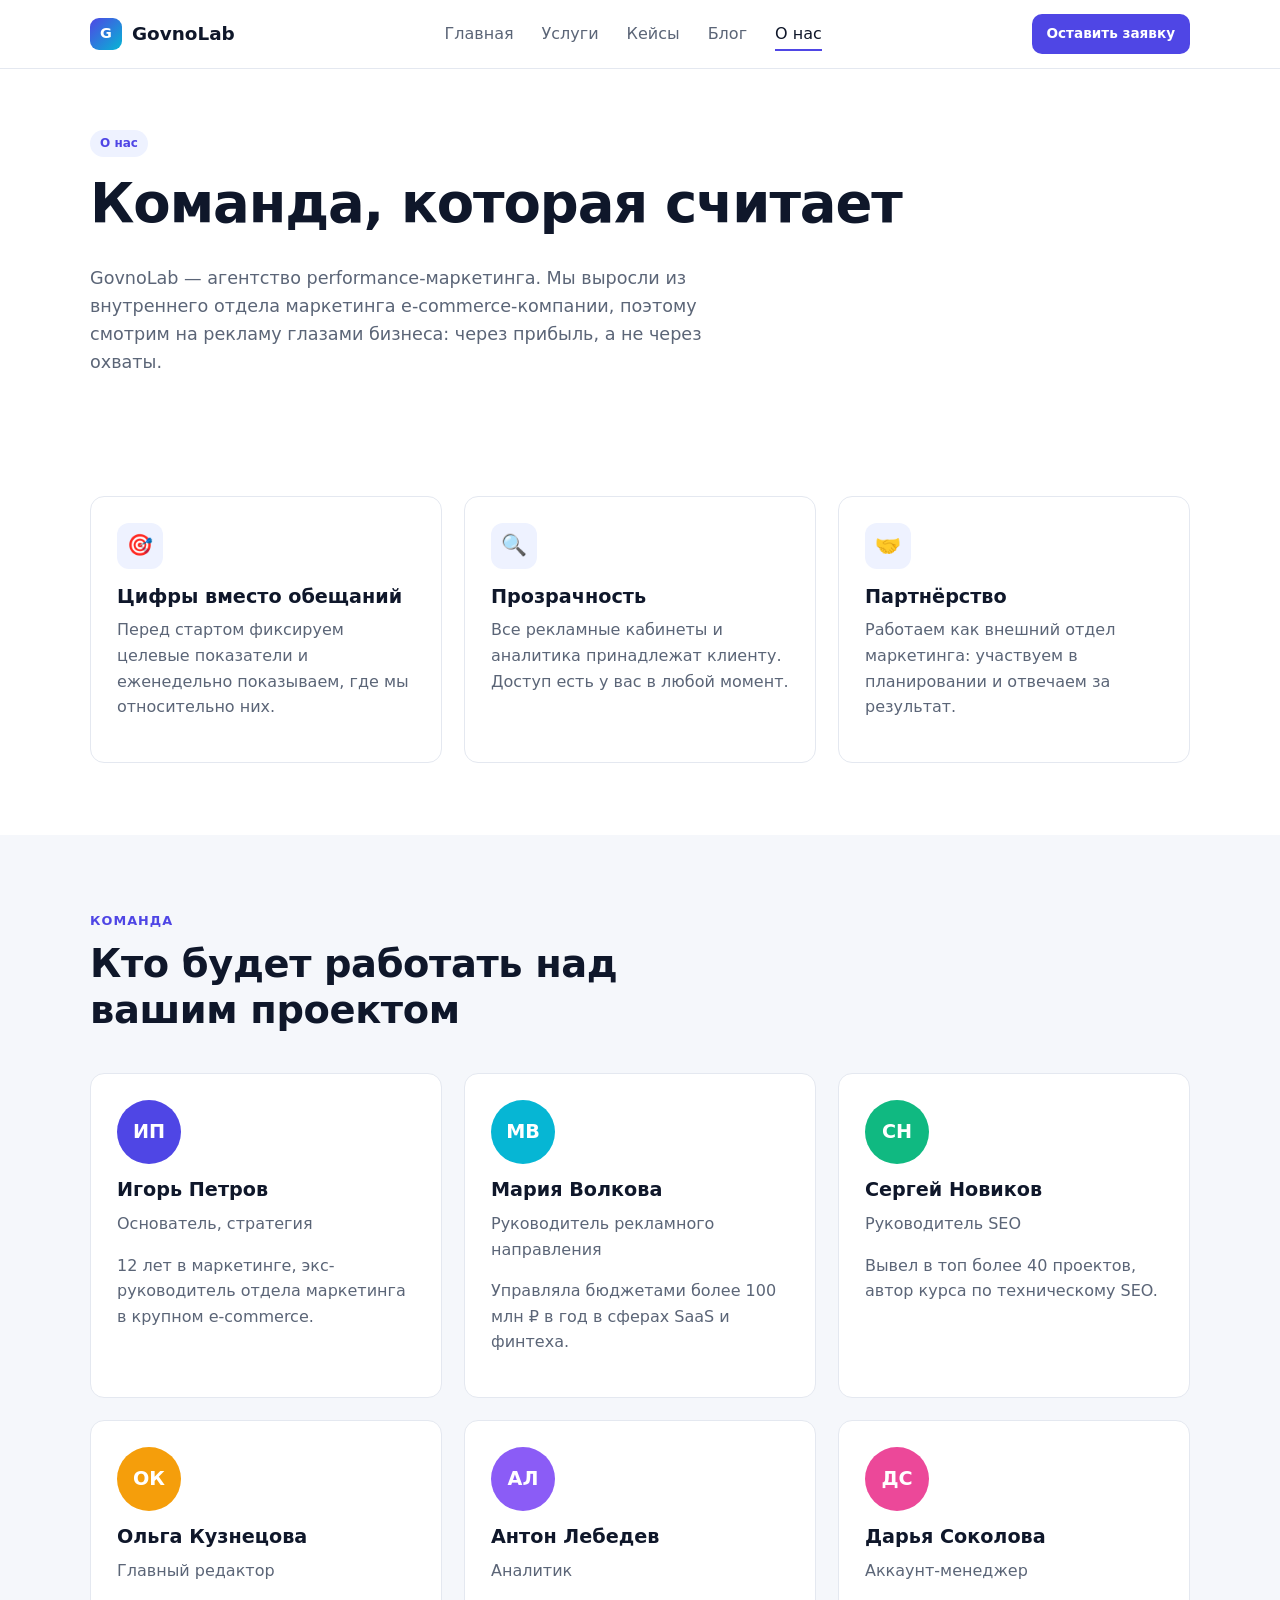
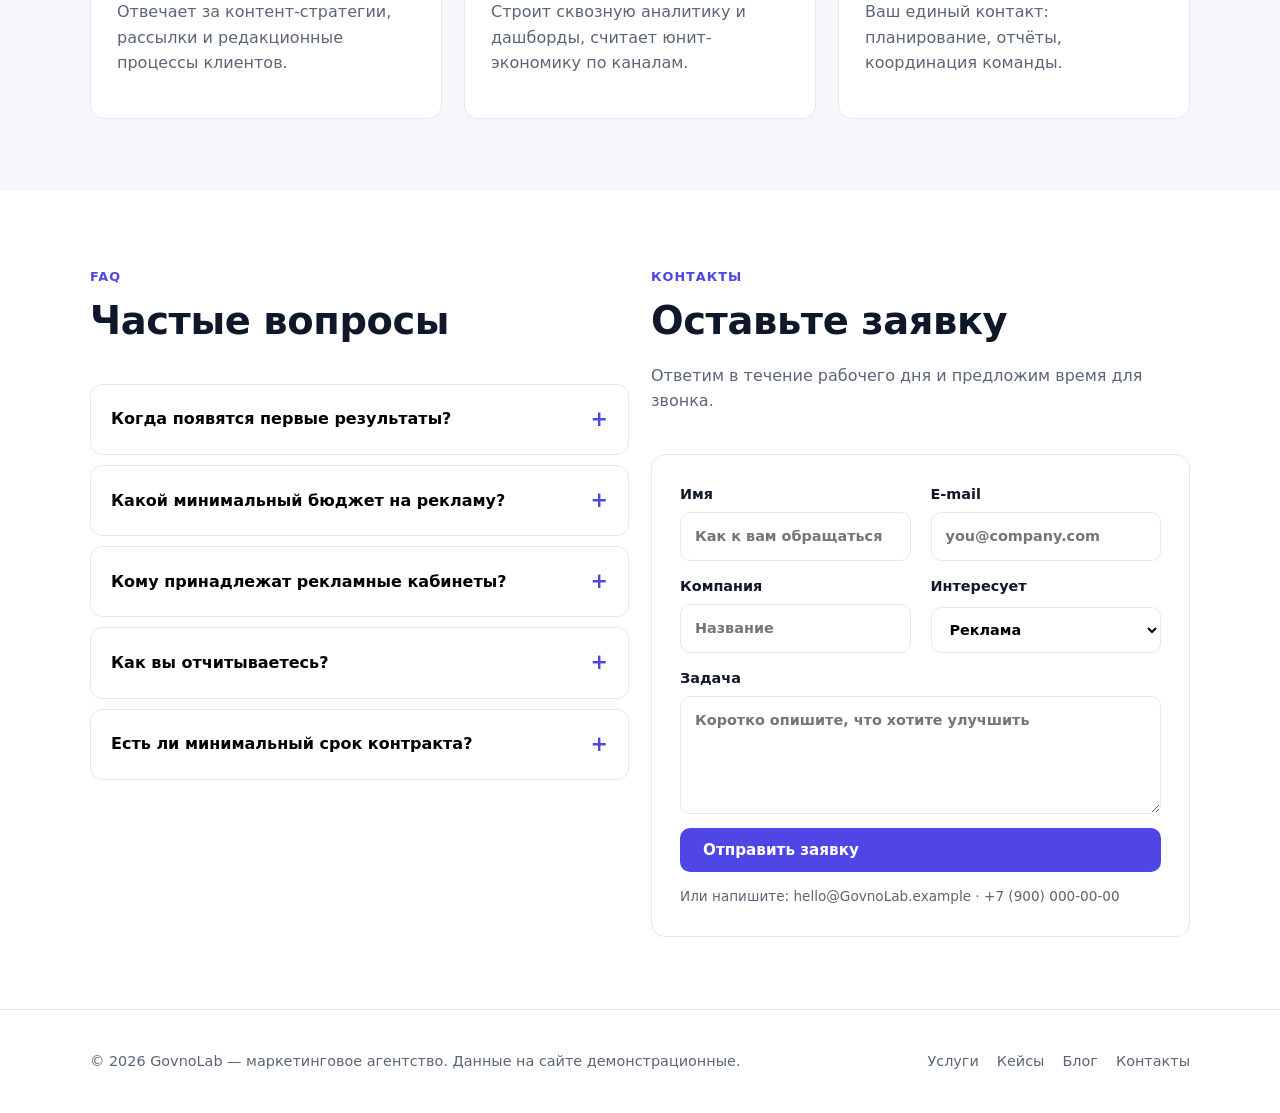
==== about.html @ 800446e8 "3" ====
<!DOCTYPE html>
<html lang="ru">
<head>
  <meta charset="UTF-8">
  <meta name="viewport" content="width=device-width, initial-scale=1.0">
  <title>О нас и контакты — GovnoLab</title>
  <meta name="description" content="Команда GovnoLab, принципы работы, ответы на частые вопросы и форма заявки.">
  <link rel="stylesheet" href="assets/css/style.css">
</head>
<body>
<header class="header">
  <div class="container nav">
    <a href="index.html" class="logo"><span class="logo-mark">G</span> GovnoLab</a>
    <ul class="nav-links">
      <li><a href="index.html">Главная</a></li>
      <li><a href="services.html">Услуги</a></li>
      <li><a href="cases.html">Кейсы</a></li>
      <li><a href="blog.html">Блог</a></li>
      <li><a href="about.html">О нас</a></li>
    </ul>
    <a href="about.html#contact" class="btn btn-primary btn-sm">Оставить заявку</a>
    <button class="burger" aria-label="Меню">☰</button>
  </div>
</header>

<section class="page-hero">
  <div class="container">
    <span class="eyebrow tag">О нас</span>
    <h1 style="margin-top:14px">Команда, которая считает</h1>
    <p>GovnoLab — агентство performance-маркетинга. Мы выросли из внутреннего отдела маркетинга e-commerce-компании, поэтому смотрим на рекламу глазами бизнеса: через прибыль, а не через охваты.</p>
  </div>
</section>

<section class="section">
  <div class="container">
    <div class="grid grid-3">
      <div class="card"><div class="icon">🎯</div><h3>Цифры вместо обещаний</h3><p>Перед стартом фиксируем целевые показатели и еженедельно показываем, где мы относительно них.</p></div>
      <div class="card"><div class="icon">🔍</div><h3>Прозрачность</h3><p>Все рекламные кабинеты и аналитика принадлежат клиенту. Доступ есть у вас в любой момент.</p></div>
      <div class="card"><div class="icon">🤝</div><h3>Партнёрство</h3><p>Работаем как внешний отдел маркетинга: участвуем в планировании и отвечаем за результат.</p></div>
    </div>
  </div>
</section>

<section class="section soft">
  <div class="container">
    <div class="section-head">
      <span class="eyebrow">Команда</span>
      <h2>Кто будет работать над вашим проектом</h2>
    </div>
    <div class="grid grid-3">
      <div class="card"><div class="avatar" style="background:#4f46e5">ИП</div><h3>Игорь Петров</h3><p class="muted" style="flex:0">Основатель, стратегия</p><p>12 лет в маркетинге, экс-руководитель отдела маркетинга в крупном e-commerce.</p></div>
      <div class="card"><div class="avatar" style="background:#06b6d4">МВ</div><h3>Мария Волкова</h3><p class="muted" style="flex:0">Руководитель рекламного направления</p><p>Управляла бюджетами более 100 млн ₽ в год в сферах SaaS и финтеха.</p></div>
      <div class="card"><div class="avatar" style="background:#10b981">СН</div><h3>Сергей Новиков</h3><p class="muted" style="flex:0">Руководитель SEO</p><p>Вывел в топ более 40 проектов, автор курса по техническому SEO.</p></div>
      <div class="card"><div class="avatar" style="background:#f59e0b">ОК</div><h3>Ольга Кузнецова</h3><p class="muted" style="flex:0">Главный редактор</p><p>Отвечает за контент-стратегии, рассылки и редакционные процессы клиентов.</p></div>
      <div class="card"><div class="avatar" style="background:#8b5cf6">АЛ</div><h3>Антон Лебедев</h3><p class="muted" style="flex:0">Аналитик</p><p>Строит сквозную аналитику и дашборды, считает юнит-экономику по каналам.</p></div>
      <div class="card"><div class="avatar" style="background:#ec4899">ДС</div><h3>Дарья Соколова</h3><p class="muted" style="flex:0">Аккаунт-менеджер</p><p>Ваш единый контакт: планирование, отчёты, координация команды.</p></div>
    </div>
  </div>
</section>

<section class="section">
  <div class="container">
    <div class="grid grid-2" style="align-items:start">
      <div>
        <div class="section-head">
          <span class="eyebrow">FAQ</span>
          <h2>Частые вопросы</h2>
        </div>
        <div class="faq-item"><button class="faq-q">Когда появятся первые результаты?</button><div class="faq-a">Реклама даёт первые заявки через 2–3 недели после запуска. SEO и контент — долгосрочные каналы, устойчивый рост заметен через 3–5 месяцев.</div></div>
        <div class="faq-item"><button class="faq-q">Какой минимальный бюджет на рекламу?</button><div class="faq-a">Мы берём проекты с рекламным бюджетом от 100 000 ₽ в месяц. При меньшем бюджете сложно набрать статистику для оптимизации.</div></div>
        <div class="faq-item"><button class="faq-q">Кому принадлежат рекламные кабинеты?</button><div class="faq-a">Всегда клиенту. Мы работаем в ваших аккаунтах, и при завершении сотрудничества вся история и настройки остаются у вас.</div></div>
        <div class="faq-item"><button class="faq-q">Как вы отчитываетесь?</button><div class="faq-a">Еженедельный отчёт по ключевым метрикам и ежемесячная встреча с разбором результатов и планом на следующий период. Дашборд доступен онлайн круглосуточно.</div></div>
        <div class="faq-item"><button class="faq-q">Есть ли минимальный срок контракта?</button><div class="faq-a">Для рекламы — 3 месяца, для SEO — 6 месяцев. За меньший срок нельзя объективно оценить результат.</div></div>
      </div>
      <div id="contact">
        <div class="section-head">
          <span class="eyebrow">Контакты</span>
          <h2>Оставьте заявку</h2>
          <p class="muted">Ответим в течение рабочего дня и предложим время для звонка.</p>
        </div>
        <form class="form calc" id="lead-form" novalidate>
          <div class="row">
            <label>Имя<input type="text" name="name" placeholder="Как к вам обращаться" required></label>
            <label>E-mail<input type="email" name="email" placeholder="you@company.com" required></label>
          </div>
          <div class="row">
            <label>Компания<input type="text" name="company" placeholder="Название"></label>
            <label>Интересует
              <select name="service">
                <option>Реклама</option><option>SEO</option><option>Контент</option><option>Аналитика</option><option>SMM</option><option>Стратегия</option><option>Пока не знаю</option>
              </select>
            </label>
          </div>
          <label>Задача<textarea name="message" rows="4" placeholder="Коротко опишите, что хотите улучшить"></textarea></label>
          <div class="form-note"></div>
          <button type="submit" class="btn btn-primary">Отправить заявку</button>
          <p class="muted" style="font-size:.85rem;margin:0">Или напишите: hello@GovnoLab.example · +7 (900) 000-00-00</p>
        </form>
      </div>
    </div>
  </div>
</section>

<footer class="footer">
  <div class="container footer-grid">
    <div>© <span data-year></span> GovnoLab — маркетинговое агентство. Данные на сайте демонстрационные.</div>
    <ul>
      <li><a href="services.html">Услуги</a></li>
      <li><a href="cases.html">Кейсы</a></li>
      <li><a href="blog.html">Блог</a></li>
      <li><a href="about.html#contact">Контакты</a></li>
    </ul>
  </div>
</footer>
<script src="assets/js/data.js"></script>
<script src="assets/js/main.js"></script>
</body>
</html>
---- assets/css/style.css ----
:root {
  --bg: #ffffff;
  --bg-soft: #f5f7fb;
  --text: #0f172a;
  --muted: #5b6577;
  --line: #e4e8f0;
  --accent: #4f46e5;
  --accent-2: #06b6d4;
  --accent-soft: #eef2ff;
  --ok: #16a34a;
  --radius: 14px;
  --shadow: 0 10px 30px rgba(15, 23, 42, .08);
  --max: 1140px;
}

* { box-sizing: border-box; }
html { scroll-behavior: smooth; }
body {
  margin: 0;
  font-family: "Inter", system-ui, -apple-system, "Segoe UI", Roboto, sans-serif;
  color: var(--text);
  background: var(--bg);
  line-height: 1.6;
}
img { max-width: 100%; display: block; }
a { color: inherit; text-decoration: none; }
h1, h2, h3, h4 { line-height: 1.2; margin: 0 0 .5em; }
h1 { font-size: clamp(2rem, 5vw, 3.4rem); letter-spacing: -.02em; }
h2 { font-size: clamp(1.6rem, 3.5vw, 2.4rem); letter-spacing: -.01em; }
h3 { font-size: 1.2rem; }
p { margin: 0 0 1em; }
.muted { color: var(--muted); }
.container { max-width: var(--max); margin: 0 auto; padding: 0 20px; }
.section { padding: 72px 0; }
.section.soft { background: var(--bg-soft); }
.section-head { max-width: 640px; margin-bottom: 40px; }
.section-head .eyebrow {
  display: inline-block; font-size: .8rem; font-weight: 600; letter-spacing: .08em;
  text-transform: uppercase; color: var(--accent); margin-bottom: 10px;
}

/* Header */
.header {
  position: sticky; top: 0; z-index: 50;
  background: rgba(255,255,255,.9); backdrop-filter: blur(10px);
  border-bottom: 1px solid var(--line);
}
.nav { display: flex; align-items: center; justify-content: space-between; height: 68px; }
.logo { display: flex; align-items: center; gap: 10px; font-weight: 800; font-size: 1.15rem; }
.logo-mark {
  width: 32px; height: 32px; border-radius: 9px;
  background: linear-gradient(135deg, var(--accent), var(--accent-2));
  display: grid; place-items: center; color: #fff; font-size: .9rem;
}
.nav-links { display: flex; gap: 28px; list-style: none; margin: 0; padding: 0; }
.nav-links a { font-weight: 500; color: var(--muted); padding: 6px 0; border-bottom: 2px solid transparent; }
.nav-links a:hover, .nav-links a.active { color: var(--text); border-color: var(--accent); }
.burger {
  display: none; background: none; border: 1px solid var(--line); border-radius: 8px;
  width: 40px; height: 40px; cursor: pointer; font-size: 1.2rem;
}

/* Buttons */
.btn {
  display: inline-flex; align-items: center; gap: 8px;
  padding: 12px 22px; border-radius: 10px; font-weight: 600; font-size: .95rem;
  border: 1px solid transparent; cursor: pointer; transition: .2s; font-family: inherit;
}
.btn-primary { background: var(--accent); color: #fff; }
.btn-primary:hover { background: #4338ca; transform: translateY(-1px); }
.btn-ghost { background: transparent; border-color: var(--line); color: var(--text); }
.btn-ghost:hover { background: var(--bg-soft); }
.btn-sm { padding: 8px 14px; font-size: .85rem; }

/* Hero */
.hero { padding: 90px 0 70px; background: radial-gradient(1200px 500px at 80% -10%, #e0e7ff 0%, transparent 60%); }
.hero-grid { display: grid; grid-template-columns: 1.2fr 1fr; gap: 50px; align-items: center; }
.hero p.lead { font-size: 1.2rem; color: var(--muted); max-width: 540px; }
.hero-actions { display: flex; gap: 12px; flex-wrap: wrap; margin-top: 28px; }
.hero-card {
  background: #fff; border: 1px solid var(--line); border-radius: var(--radius);
  padding: 24px; box-shadow: var(--shadow);
}
.hero-card h4 { margin-bottom: 14px; font-size: .95rem; color: var(--muted); }
.bars { display: grid; gap: 12px; }
.bar { display: grid; grid-template-columns: 110px 1fr 50px; gap: 12px; align-items: center; font-size: .9rem; }
.bar-track { height: 10px; background: var(--bg-soft); border-radius: 99px; overflow: hidden; }
.bar-fill { height: 100%; width: 0; background: linear-gradient(90deg, var(--accent), var(--accent-2)); border-radius: 99px; transition: width 1.2s ease; }

/* Stats */
.stats { display: grid; grid-template-columns: repeat(4, 1fr); gap: 20px; }
.stat { background: #fff; border: 1px solid var(--line); border-radius: var(--radius); padding: 24px; }
.stat .num { font-size: 2rem; font-weight: 800; color: var(--accent); letter-spacing: -.02em; }
.stat .label { color: var(--muted); font-size: .95rem; }

/* Cards */
.grid { display: grid; gap: 22px; }
.grid-3 { grid-template-columns: repeat(3, 1fr); }
.grid-2 { grid-template-columns: repeat(2, 1fr); }
.card {
  background: #fff; border: 1px solid var(--line); border-radius: var(--radius);
  padding: 26px; transition: .2s; display: flex; flex-direction: column;
}
.card:hover { transform: translateY(-3px); box-shadow: var(--shadow); border-color: #d5dbeb; }
.card .icon {
  width: 46px; height: 46px; border-radius: 12px; background: var(--accent-soft);
  display: grid; place-items: center; font-size: 1.3rem; margin-bottom: 16px;
}
.card p { color: var(--muted); flex: 1; }
.card .link { color: var(--accent); font-weight: 600; font-size: .92rem; }
.tag {
  display: inline-block; padding: 4px 10px; border-radius: 99px; font-size: .75rem;
  font-weight: 600; background: var(--accent-soft); color: var(--accent);
}

/* Tabs */
.tabs { display: flex; gap: 8px; flex-wrap: wrap; margin-bottom: 26px; }
.tab {
  padding: 9px 16px; border-radius: 99px; border: 1px solid var(--line);
  background: #fff; cursor: pointer; font-weight: 500; font-family: inherit; font-size: .9rem;
}
.tab.active { background: var(--text); color: #fff; border-color: var(--text); }
.tab-panel { display: none; }
.tab-panel.active { display: block; animation: fade .3s; }
@keyframes fade { from { opacity: 0; transform: translateY(6px);} to { opacity: 1; transform: none; } }

/* Table */
.table { width: 100%; border-collapse: collapse; background: #fff; border-radius: var(--radius); overflow: hidden; border: 1px solid var(--line); }
.table th, .table td { padding: 14px 16px; text-align: left; border-bottom: 1px solid var(--line); }
.table th { background: var(--bg-soft); font-size: .85rem; text-transform: uppercase; letter-spacing: .04em; color: var(--muted); }
.table tr:last-child td { border-bottom: 0; }
.table .price { font-weight: 700; }

/* Cases */
.case-card { cursor: pointer; }
.case-card .cover {
  height: 150px; border-radius: 10px; margin-bottom: 16px;
  display: grid; place-items: center; font-size: 2.6rem; color: #fff;
}
.case-metrics { display: flex; gap: 16px; margin-top: 14px; }
.case-metrics div { font-size: .85rem; color: var(--muted); }
.case-metrics strong { display: block; font-size: 1.2rem; color: var(--ok); }

/* Modal */
.modal { position: fixed; inset: 0; background: rgba(15,23,42,.55); display: none; z-index: 100; padding: 20px; overflow: auto; }
.modal.open { display: grid; place-items: center; }
.modal-box { background: #fff; border-radius: var(--radius); max-width: 640px; width: 100%; padding: 32px; position: relative; animation: fade .25s; }
.modal-close { position: absolute; top: 14px; right: 14px; border: 0; background: var(--bg-soft); width: 34px; height: 34px; border-radius: 50%; cursor: pointer; font-size: 1.1rem; }
.modal-metrics { display: grid; grid-template-columns: repeat(3, 1fr); gap: 12px; margin: 20px 0; }
.modal-metrics div { background: var(--bg-soft); padding: 14px; border-radius: 10px; text-align: center; }
.modal-metrics strong { display: block; font-size: 1.5rem; color: var(--accent); }
.modal-metrics span { font-size: .8rem; color: var(--muted); }

/* Blog */
.search { width: 100%; max-width: 420px; padding: 12px 16px; border: 1px solid var(--line); border-radius: 10px; font-size: 1rem; font-family: inherit; margin-bottom: 26px; }
.post-meta { font-size: .85rem; color: var(--muted); margin-bottom: 8px; display: flex; gap: 10px; align-items: center; }
.article { max-width: 760px; margin: 0 auto; }
.article h1 { margin-bottom: 12px; }
.article .body p { font-size: 1.08rem; }
.article .body h2 { margin-top: 32px; font-size: 1.5rem; }
.article ul { padding-left: 20px; }
.empty { color: var(--muted); padding: 30px; text-align: center; grid-column: 1 / -1; }

/* Team */
.avatar { width: 64px; height: 64px; border-radius: 50%; display: grid; place-items: center; color: #fff; font-weight: 700; font-size: 1.2rem; margin-bottom: 14px; }

/* FAQ */
.faq-item { border: 1px solid var(--line); border-radius: 12px; background: #fff; margin-bottom: 10px; overflow: hidden; }
.faq-q { width: 100%; text-align: left; background: none; border: 0; padding: 18px 20px; font: inherit; font-weight: 600; cursor: pointer; display: flex; justify-content: space-between; align-items: center; }
.faq-q::after { content: "+"; font-size: 1.3rem; color: var(--accent); transition: .2s; }
.faq-item.open .faq-q::after { transform: rotate(45deg); }
.faq-a { display: none; padding: 0 20px 18px; color: var(--muted); }
.faq-item.open .faq-a { display: block; }

/* Form */
.form { display: grid; gap: 14px; }
.form label { font-size: .9rem; font-weight: 600; display: grid; gap: 6px; }
.form input, .form select, .form textarea {
  width: 100%; padding: 12px 14px; border: 1px solid var(--line); border-radius: 10px;
  font: inherit; background: #fff;
}
.form input:focus, .form textarea:focus, .form select:focus { outline: 2px solid var(--accent-soft); border-color: var(--accent); }
.form .row { display: grid; grid-template-columns: 1fr 1fr; gap: 14px; }
.form-note { font-size: .9rem; padding: 12px 14px; border-radius: 10px; display: none; }
.form-note.ok { display: block; background: #dcfce7; color: #166534; }
.form-note.err { display: block; background: #fee2e2; color: #991b1b; }

/* Calculator */
.calc { background: #fff; border: 1px solid var(--line); border-radius: var(--radius); padding: 28px; }
.calc .row { display: grid; grid-template-columns: 1fr 1fr; gap: 20px; }
.calc input[type=range] { width: 100%; accent-color: var(--accent); }
.calc-result { margin-top: 20px; padding: 18px; border-radius: 10px; background: var(--accent-soft); display: flex; justify-content: space-between; align-items: center; }
.calc-result strong { font-size: 1.6rem; color: var(--accent); }

/* Testimonials */
.quote { background: #fff; border: 1px solid var(--line); border-radius: var(--radius); padding: 26px; }
.quote p { font-style: italic; }
.quote .who { display: flex; gap: 12px; align-items: center; font-size: .9rem; }
.quote .who small { display: block; color: var(--muted); }

/* CTA */
.cta { background: linear-gradient(135deg, var(--accent), #7c3aed); color: #fff; border-radius: 20px; padding: 56px 40px; text-align: center; }
.cta h2 { color: #fff; }
.cta p { color: rgba(255,255,255,.85); max-width: 560px; margin: 0 auto 24px; }
.cta .btn-primary { background: #fff; color: var(--accent); }

/* Footer */
.footer { border-top: 1px solid var(--line); padding: 40px 0; color: var(--muted); font-size: .9rem; }
.footer-grid { display: flex; justify-content: space-between; gap: 20px; flex-wrap: wrap; }
.footer ul { list-style: none; padding: 0; margin: 0; display: flex; gap: 18px; flex-wrap: wrap; }

/* Breadcrumb / page hero */
.page-hero { padding: 60px 0 30px; }
.page-hero p { max-width: 620px; color: var(--muted); font-size: 1.1rem; }

/* Responsive */
@media (max-width: 900px) {
  .hero-grid, .grid-3, .grid-2, .stats { grid-template-columns: 1fr 1fr; }
}
@media (max-width: 700px) {
  .hero-grid, .grid-3, .grid-2, .stats, .form .row, .calc .row, .modal-metrics { grid-template-columns: 1fr; }
  .nav-links {
    display: none; position: absolute; top: 68px; left: 0; right: 0;
    flex-direction: column; gap: 0; background: #fff; border-bottom: 1px solid var(--line); padding: 10px 20px;
  }
  .nav-links.open { display: flex; }
  .nav-links li a { display: block; padding: 12px 0; }
  .burger { display: block; }
  .nav .btn { display: none; }
  .section { padding: 50px 0; }
  .hero { padding: 50px 0; }
  .cta { padding: 40px 20px; }
}
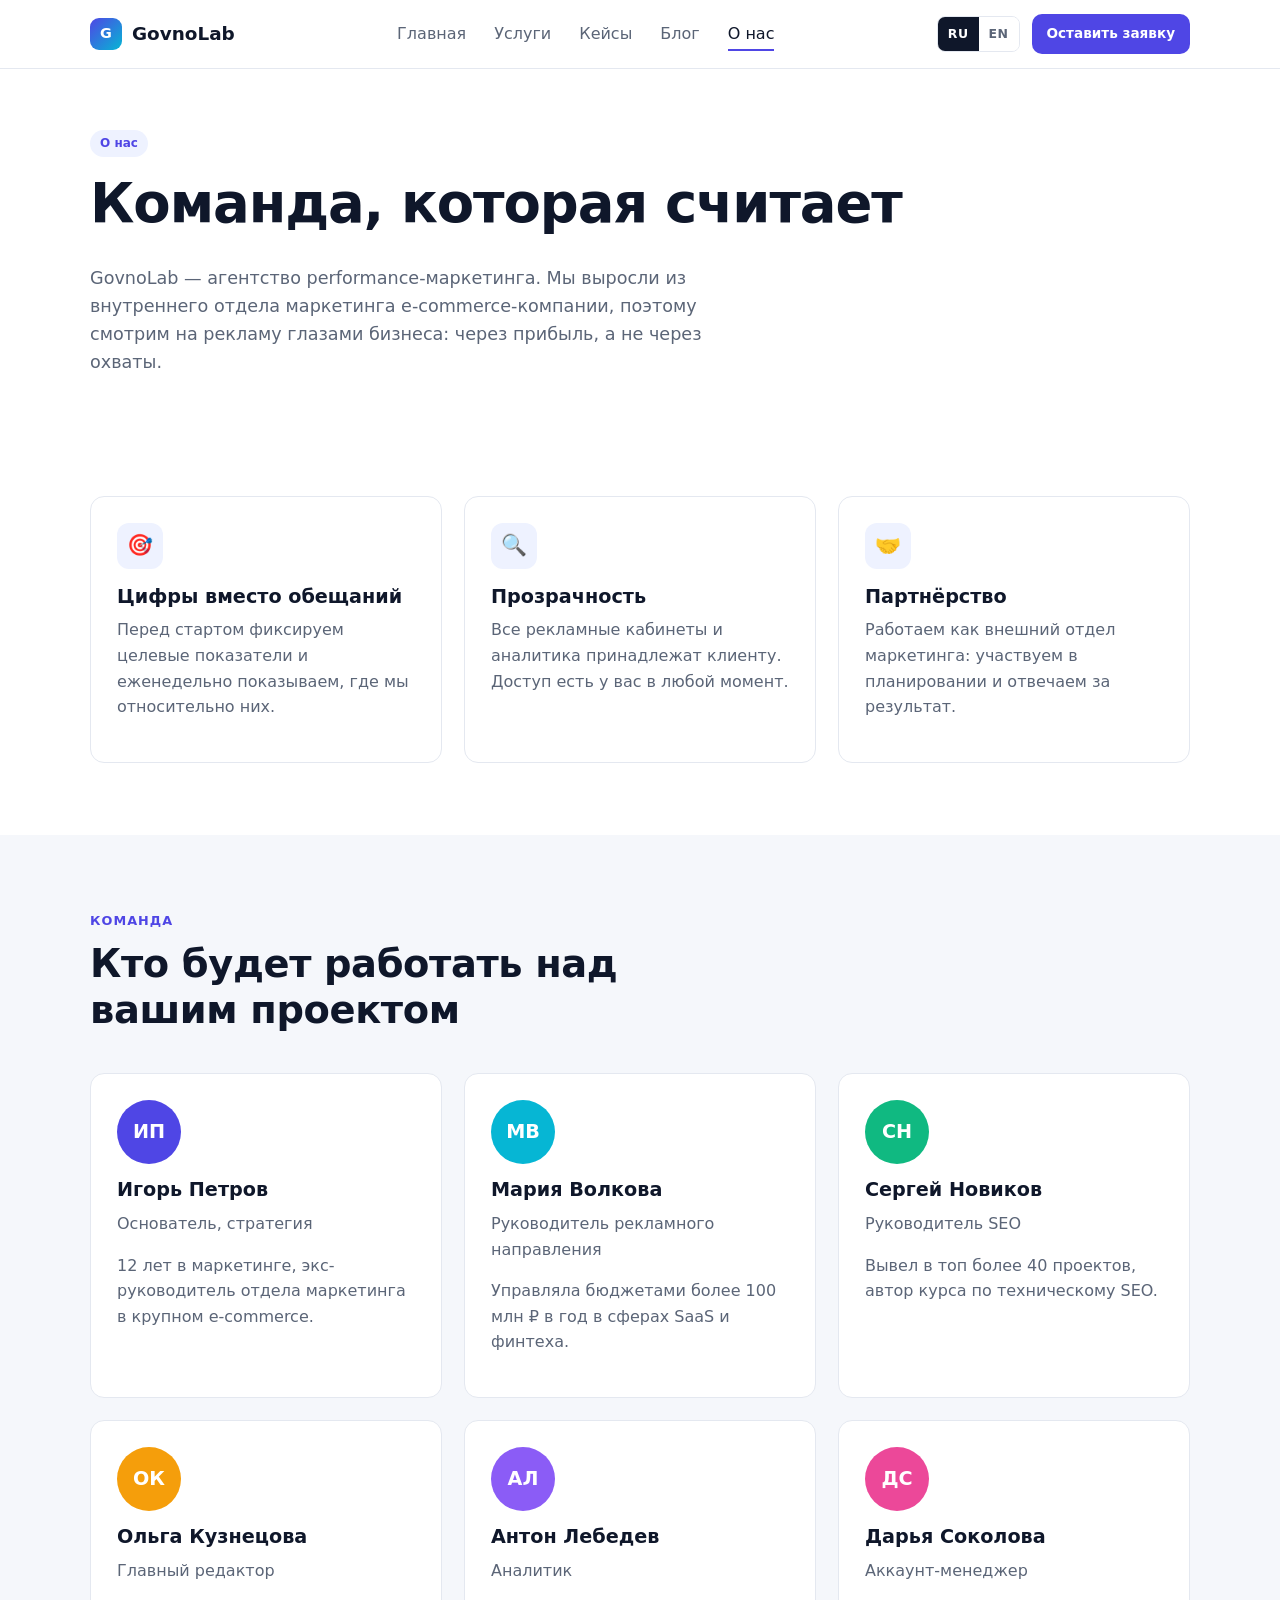
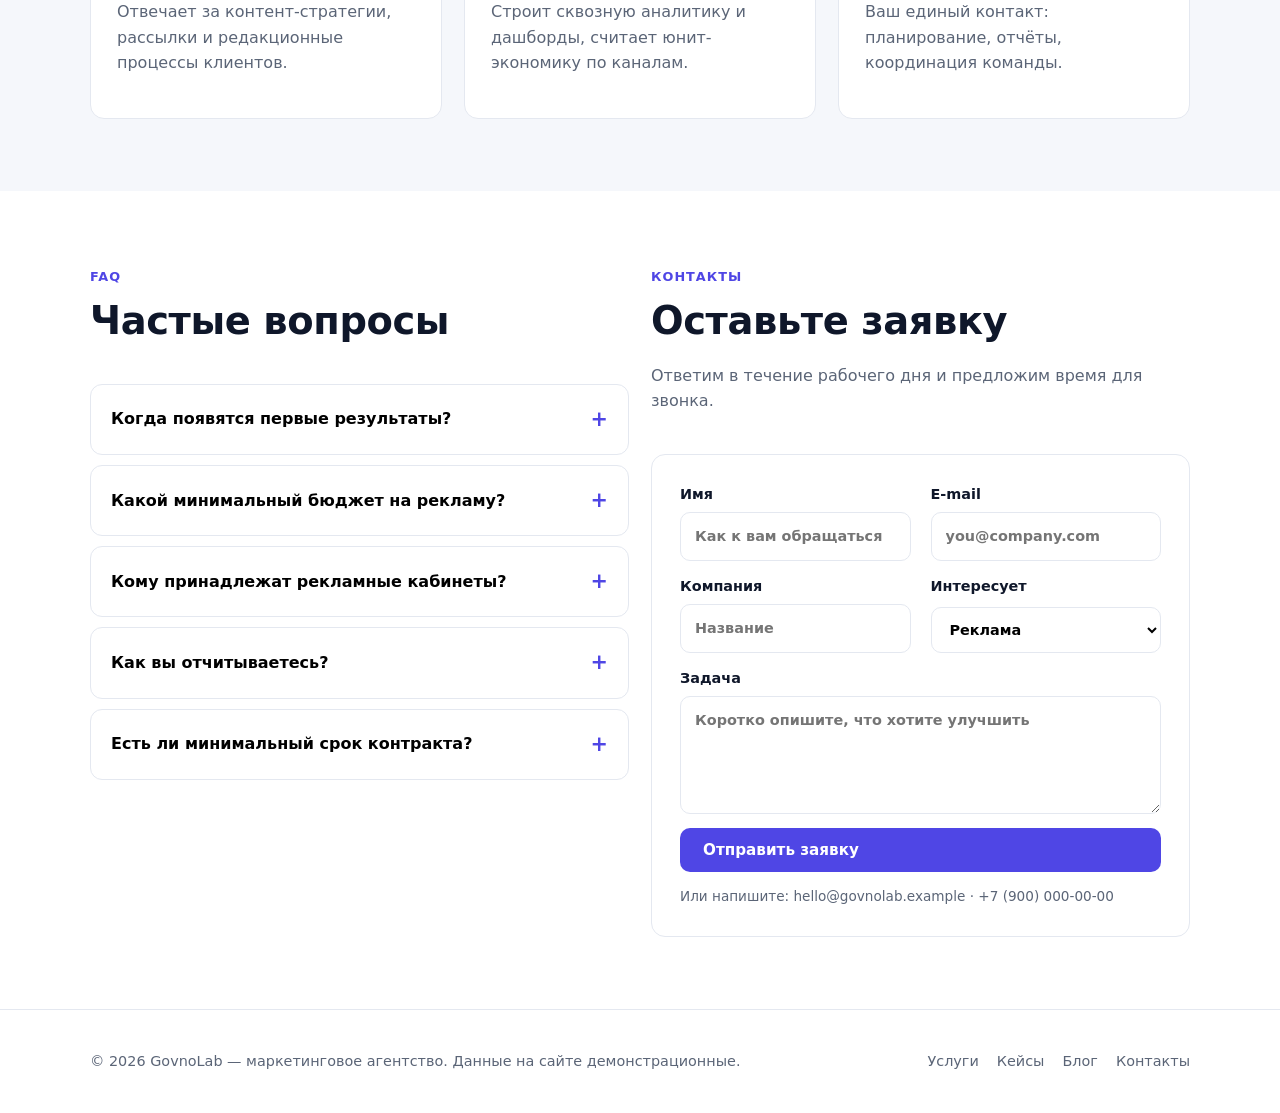
==== commit 7e346c3e: "Add RU/EN language switcher and English translations Russian stays in the HTML as the source of trut" ====
--- a/about.html
+++ b/about.html
@@ -3,8 +3,8 @@
 <head>
   <meta charset="UTF-8">
   <meta name="viewport" content="width=device-width, initial-scale=1.0">
-  <title>О нас и контакты — GovnoLab</title>
-  <meta name="description" content="Команда GovnoLab, принципы работы, ответы на частые вопросы и форма заявки.">
+  <title data-i18n="about.meta.title">О нас и контакты — GovnoLab</title>
+  <meta name="description" data-i18n-content="about.meta.desc" content="Команда GovnoLab, принципы работы, ответы на частые вопросы и форма заявки.">
   <link rel="stylesheet" href="assets/css/style.css">
 </head>
 <body>
@@ -12,31 +12,37 @@
   <div class="container nav">
     <a href="index.html" class="logo"><span class="logo-mark">G</span> GovnoLab</a>
     <ul class="nav-links">
-      <li><a href="index.html">Главная</a></li>
-      <li><a href="services.html">Услуги</a></li>
-      <li><a href="cases.html">Кейсы</a></li>
-      <li><a href="blog.html">Блог</a></li>
-      <li><a href="about.html">О нас</a></li>
+      <li><a href="index.html" data-i18n="nav.home">Главная</a></li>
+      <li><a href="services.html" data-i18n="nav.services">Услуги</a></li>
+      <li><a href="cases.html" data-i18n="nav.cases">Кейсы</a></li>
+      <li><a href="blog.html" data-i18n="nav.blog">Блог</a></li>
+      <li><a href="about.html" data-i18n="nav.about">О нас</a></li>
     </ul>
-    <a href="about.html#contact" class="btn btn-primary btn-sm">Оставить заявку</a>
-    <button class="burger" aria-label="Меню">☰</button>
+    <div class="nav-right">
+      <div class="lang" role="group" aria-label="Язык" data-i18n-aria-label="nav.lang">
+        <button type="button" data-lang="ru">RU</button>
+        <button type="button" data-lang="en">EN</button>
+      </div>
+      <a href="about.html#contact" class="btn btn-primary btn-sm" data-i18n="nav.cta">Оставить заявку</a>
+      <button class="burger" aria-label="Меню" data-i18n-aria-label="nav.menu">☰</button>
+    </div>
   </div>
 </header>
 
 <section class="page-hero">
   <div class="container">
-    <span class="eyebrow tag">О нас</span>
-    <h1 style="margin-top:14px">Команда, которая считает</h1>
-    <p>GovnoLab — агентство performance-маркетинга. Мы выросли из внутреннего отдела маркетинга e-commerce-компании, поэтому смотрим на рекламу глазами бизнеса: через прибыль, а не через охваты.</p>
+    <span class="eyebrow tag" data-i18n="about.tag">О нас</span>
+    <h1 style="margin-top:14px" data-i18n="about.title">Команда, которая считает</h1>
+    <p data-i18n="about.lead">GovnoLab — агентство performance-маркетинга. Мы выросли из внутреннего отдела маркетинга e-commerce-компании, поэтому смотрим на рекламу глазами бизнеса: через прибыль, а не через охваты.</p>
   </div>
 </section>
 
 <section class="section">
   <div class="container">
     <div class="grid grid-3">
-      <div class="card"><div class="icon">🎯</div><h3>Цифры вместо обещаний</h3><p>Перед стартом фиксируем целевые показатели и еженедельно показываем, где мы относительно них.</p></div>
-      <div class="card"><div class="icon">🔍</div><h3>Прозрачность</h3><p>Все рекламные кабинеты и аналитика принадлежат клиенту. Доступ есть у вас в любой момент.</p></div>
-      <div class="card"><div class="icon">🤝</div><h3>Партнёрство</h3><p>Работаем как внешний отдел маркетинга: участвуем в планировании и отвечаем за результат.</p></div>
+      <div class="card"><div class="icon">🎯</div><h3 data-i18n="about.p1.title">Цифры вместо обещаний</h3><p data-i18n="about.p1.text">Перед стартом фиксируем целевые показатели и еженедельно показываем, где мы относительно них.</p></div>
+      <div class="card"><div class="icon">🔍</div><h3 data-i18n="about.p2.title">Прозрачность</h3><p data-i18n="about.p2.text">Все рекламные кабинеты и аналитика принадлежат клиенту. Доступ есть у вас в любой момент.</p></div>
+      <div class="card"><div class="icon">🤝</div><h3 data-i18n="about.p3.title">Партнёрство</h3><p data-i18n="about.p3.text">Работаем как внешний отдел маркетинга: участвуем в планировании и отвечаем за результат.</p></div>
     </div>
   </div>
 </section>
@@ -44,16 +50,16 @@
 <section class="section soft">
   <div class="container">
     <div class="section-head">
-      <span class="eyebrow">Команда</span>
-      <h2>Кто будет работать над вашим проектом</h2>
+      <span class="eyebrow" data-i18n="about.team.eyebrow">Команда</span>
+      <h2 data-i18n="about.team.title">Кто будет работать над вашим проектом</h2>
     </div>
     <div class="grid grid-3">
-      <div class="card"><div class="avatar" style="background:#4f46e5">ИП</div><h3>Игорь Петров</h3><p class="muted" style="flex:0">Основатель, стратегия</p><p>12 лет в маркетинге, экс-руководитель отдела маркетинга в крупном e-commerce.</p></div>
-      <div class="card"><div class="avatar" style="background:#06b6d4">МВ</div><h3>Мария Волкова</h3><p class="muted" style="flex:0">Руководитель рекламного направления</p><p>Управляла бюджетами более 100 млн ₽ в год в сферах SaaS и финтеха.</p></div>
-      <div class="card"><div class="avatar" style="background:#10b981">СН</div><h3>Сергей Новиков</h3><p class="muted" style="flex:0">Руководитель SEO</p><p>Вывел в топ более 40 проектов, автор курса по техническому SEO.</p></div>
-      <div class="card"><div class="avatar" style="background:#f59e0b">ОК</div><h3>Ольга Кузнецова</h3><p class="muted" style="flex:0">Главный редактор</p><p>Отвечает за контент-стратегии, рассылки и редакционные процессы клиентов.</p></div>
-      <div class="card"><div class="avatar" style="background:#8b5cf6">АЛ</div><h3>Антон Лебедев</h3><p class="muted" style="flex:0">Аналитик</p><p>Строит сквозную аналитику и дашборды, считает юнит-экономику по каналам.</p></div>
-      <div class="card"><div class="avatar" style="background:#ec4899">ДС</div><h3>Дарья Соколова</h3><p class="muted" style="flex:0">Аккаунт-менеджер</p><p>Ваш единый контакт: планирование, отчёты, координация команды.</p></div>
+      <div class="card"><div class="avatar" style="background:#4f46e5">ИП</div><h3 data-i18n="about.t1.name">Игорь Петров</h3><p class="muted" style="flex:0" data-i18n="about.t1.role">Основатель, стратегия</p><p data-i18n="about.t1.text">12 лет в маркетинге, экс-руководитель отдела маркетинга в крупном e-commerce.</p></div>
+      <div class="card"><div class="avatar" style="background:#06b6d4">МВ</div><h3 data-i18n="about.t2.name">Мария Волкова</h3><p class="muted" style="flex:0" data-i18n="about.t2.role">Руководитель рекламного направления</p><p data-i18n="about.t2.text">Управляла бюджетами более 100 млн ₽ в год в сферах SaaS и финтеха.</p></div>
+      <div class="card"><div class="avatar" style="background:#10b981">СН</div><h3 data-i18n="about.t3.name">Сергей Новиков</h3><p class="muted" style="flex:0" data-i18n="about.t3.role">Руководитель SEO</p><p data-i18n="about.t3.text">Вывел в топ более 40 проектов, автор курса по техническому SEO.</p></div>
+      <div class="card"><div class="avatar" style="background:#f59e0b">ОК</div><h3 data-i18n="about.t4.name">Ольга Кузнецова</h3><p class="muted" style="flex:0" data-i18n="about.t4.role">Главный редактор</p><p data-i18n="about.t4.text">Отвечает за контент-стратегии, рассылки и редакционные процессы клиентов.</p></div>
+      <div class="card"><div class="avatar" style="background:#8b5cf6">АЛ</div><h3 data-i18n="about.t5.name">Антон Лебедев</h3><p class="muted" style="flex:0" data-i18n="about.t5.role">Аналитик</p><p data-i18n="about.t5.text">Строит сквозную аналитику и дашборды, считает юнит-экономику по каналам.</p></div>
+      <div class="card"><div class="avatar" style="background:#ec4899">ДС</div><h3 data-i18n="about.t6.name">Дарья Соколова</h3><p class="muted" style="flex:0" data-i18n="about.t6.role">Аккаунт-менеджер</p><p data-i18n="about.t6.text">Ваш единый контакт: планирование, отчёты, координация команды.</p></div>
     </div>
   </div>
 </section>
@@ -63,38 +69,38 @@
     <div class="grid grid-2" style="align-items:start">
       <div>
         <div class="section-head">
-          <span class="eyebrow">FAQ</span>
-          <h2>Частые вопросы</h2>
+          <span class="eyebrow" data-i18n="about.faq.eyebrow">FAQ</span>
+          <h2 data-i18n="about.faq.title">Частые вопросы</h2>
         </div>
-        <div class="faq-item"><button class="faq-q">Когда появятся первые результаты?</button><div class="faq-a">Реклама даёт первые заявки через 2–3 недели после запуска. SEO и контент — долгосрочные каналы, устойчивый рост заметен через 3–5 месяцев.</div></div>
-        <div class="faq-item"><button class="faq-q">Какой минимальный бюджет на рекламу?</button><div class="faq-a">Мы берём проекты с рекламным бюджетом от 100 000 ₽ в месяц. При меньшем бюджете сложно набрать статистику для оптимизации.</div></div>
-        <div class="faq-item"><button class="faq-q">Кому принадлежат рекламные кабинеты?</button><div class="faq-a">Всегда клиенту. Мы работаем в ваших аккаунтах, и при завершении сотрудничества вся история и настройки остаются у вас.</div></div>
-        <div class="faq-item"><button class="faq-q">Как вы отчитываетесь?</button><div class="faq-a">Еженедельный отчёт по ключевым метрикам и ежемесячная встреча с разбором результатов и планом на следующий период. Дашборд доступен онлайн круглосуточно.</div></div>
-        <div class="faq-item"><button class="faq-q">Есть ли минимальный срок контракта?</button><div class="faq-a">Для рекламы — 3 месяца, для SEO — 6 месяцев. За меньший срок нельзя объективно оценить результат.</div></div>
+        <div class="faq-item"><button class="faq-q" data-i18n="about.faq.q1">Когда появятся первые результаты?</button><div class="faq-a" data-i18n="about.faq.a1">Реклама даёт первые заявки через 2–3 недели после запуска. SEO и контент — долгосрочные каналы, устойчивый рост заметен через 3–5 месяцев.</div></div>
+        <div class="faq-item"><button class="faq-q" data-i18n="about.faq.q2">Какой минимальный бюджет на рекламу?</button><div class="faq-a" data-i18n="about.faq.a2">Мы берём проекты с рекламным бюджетом от 100 000 ₽ в месяц. При меньшем бюджете сложно набрать статистику для оптимизации.</div></div>
+        <div class="faq-item"><button class="faq-q" data-i18n="about.faq.q3">Кому принадлежат рекламные кабинеты?</button><div class="faq-a" data-i18n="about.faq.a3">Всегда клиенту. Мы работаем в ваших аккаунтах, и при завершении сотрудничества вся история и настройки остаются у вас.</div></div>
+        <div class="faq-item"><button class="faq-q" data-i18n="about.faq.q4">Как вы отчитываетесь?</button><div class="faq-a" data-i18n="about.faq.a4">Еженедельный отчёт по ключевым метрикам и ежемесячная встреча с разбором результатов и планом на следующий период. Дашборд доступен онлайн круглосуточно.</div></div>
+        <div class="faq-item"><button class="faq-q" data-i18n="about.faq.q5">Есть ли минимальный срок контракта?</button><div class="faq-a" data-i18n="about.faq.a5">Для рекламы — 3 месяца, для SEO — 6 месяцев. За меньший срок нельзя объективно оценить результат.</div></div>
       </div>
       <div id="contact">
         <div class="section-head">
-          <span class="eyebrow">Контакты</span>
-          <h2>Оставьте заявку</h2>
-          <p class="muted">Ответим в течение рабочего дня и предложим время для звонка.</p>
+          <span class="eyebrow" data-i18n="about.contact.eyebrow">Контакты</span>
+          <h2 data-i18n="about.contact.title">Оставьте заявку</h2>
+          <p class="muted" data-i18n="about.contact.lead">Ответим в течение рабочего дня и предложим время для звонка.</p>
         </div>
         <form class="form calc" id="lead-form" novalidate>
           <div class="row">
-            <label>Имя<input type="text" name="name" placeholder="Как к вам обращаться" required></label>
-            <label>E-mail<input type="email" name="email" placeholder="you@company.com" required></label>
+            <label><span data-i18n="about.form.name">Имя</span><input type="text" name="name" placeholder="Как к вам обращаться" data-i18n-placeholder="about.form.name.ph" required></label>
+            <label><span data-i18n="about.form.email">E-mail</span><input type="email" name="email" placeholder="you@company.com" required></label>
           </div>
           <div class="row">
-            <label>Компания<input type="text" name="company" placeholder="Название"></label>
-            <label>Интересует
+            <label><span data-i18n="about.form.company">Компания</span><input type="text" name="company" placeholder="Название" data-i18n-placeholder="about.form.company.ph"></label>
+            <label><span data-i18n="about.form.service">Интересует</span>
               <select name="service">
-                <option>Реклама</option><option>SEO</option><option>Контент</option><option>Аналитика</option><option>SMM</option><option>Стратегия</option><option>Пока не знаю</option>
+                <option data-i18n="about.form.o1">Реклама</option><option data-i18n="about.form.o2">SEO</option><option data-i18n="about.form.o3">Контент</option><option data-i18n="about.form.o4">Аналитика</option><option data-i18n="about.form.o5">SMM</option><option data-i18n="about.form.o6">Стратегия</option><option data-i18n="about.form.o7">Пока не знаю</option>
               </select>
             </label>
           </div>
-          <label>Задача<textarea name="message" rows="4" placeholder="Коротко опишите, что хотите улучшить"></textarea></label>
+          <label><span data-i18n="about.form.task">Задача</span><textarea name="message" rows="4" placeholder="Коротко опишите, что хотите улучшить" data-i18n-placeholder="about.form.task.ph"></textarea></label>
           <div class="form-note"></div>
-          <button type="submit" class="btn btn-primary">Отправить заявку</button>
-          <p class="muted" style="font-size:.85rem;margin:0">Или напишите: hello@GovnoLab.example · +7 (900) 000-00-00</p>
+          <button type="submit" class="btn btn-primary" data-i18n="about.form.submit">Отправить заявку</button>
+          <p class="muted" style="font-size:.85rem;margin:0" data-i18n="about.form.or">Или напишите: hello@govnolab.example · +7 (900) 000-00-00</p>
         </form>
       </div>
     </div>
@@ -103,16 +109,17 @@
 
 <footer class="footer">
   <div class="container footer-grid">
-    <div>© <span data-year></span> GovnoLab — маркетинговое агентство. Данные на сайте демонстрационные.</div>
+    <div>© <span data-year></span> <span data-i18n="footer.copy">GovnoLab — маркетинговое агентство. Данные на сайте демонстрационные.</span></div>
     <ul>
-      <li><a href="services.html">Услуги</a></li>
-      <li><a href="cases.html">Кейсы</a></li>
-      <li><a href="blog.html">Блог</a></li>
-      <li><a href="about.html#contact">Контакты</a></li>
+      <li><a href="services.html" data-i18n="footer.services">Услуги</a></li>
+      <li><a href="cases.html" data-i18n="footer.cases">Кейсы</a></li>
+      <li><a href="blog.html" data-i18n="footer.blog">Блог</a></li>
+      <li><a href="about.html#contact" data-i18n="footer.contacts">Контакты</a></li>
     </ul>
   </div>
 </footer>
 <script src="assets/js/data.js"></script>
+<script src="assets/js/i18n.js"></script>
 <script src="assets/js/main.js"></script>
 </body>
 </html>
--- a/assets/css/style.css
+++ b/assets/css/style.css
@@ -231,3 +231,12 @@
   .hero { padding: 50px 0; }
   .cta { padding: 40px 20px; }
 }
+
+/* Переключатель языка */
+.nav-right { display: flex; align-items: center; gap: 12px; }
+.lang { display: flex; border: 1px solid var(--line); border-radius: 8px; overflow: hidden; }
+.lang button {
+  border: 0; background: #fff; padding: 7px 10px; font: inherit; font-size: .78rem;
+  font-weight: 700; cursor: pointer; color: var(--muted); letter-spacing: .04em;
+}
+.lang button.active { background: var(--text); color: #fff; }
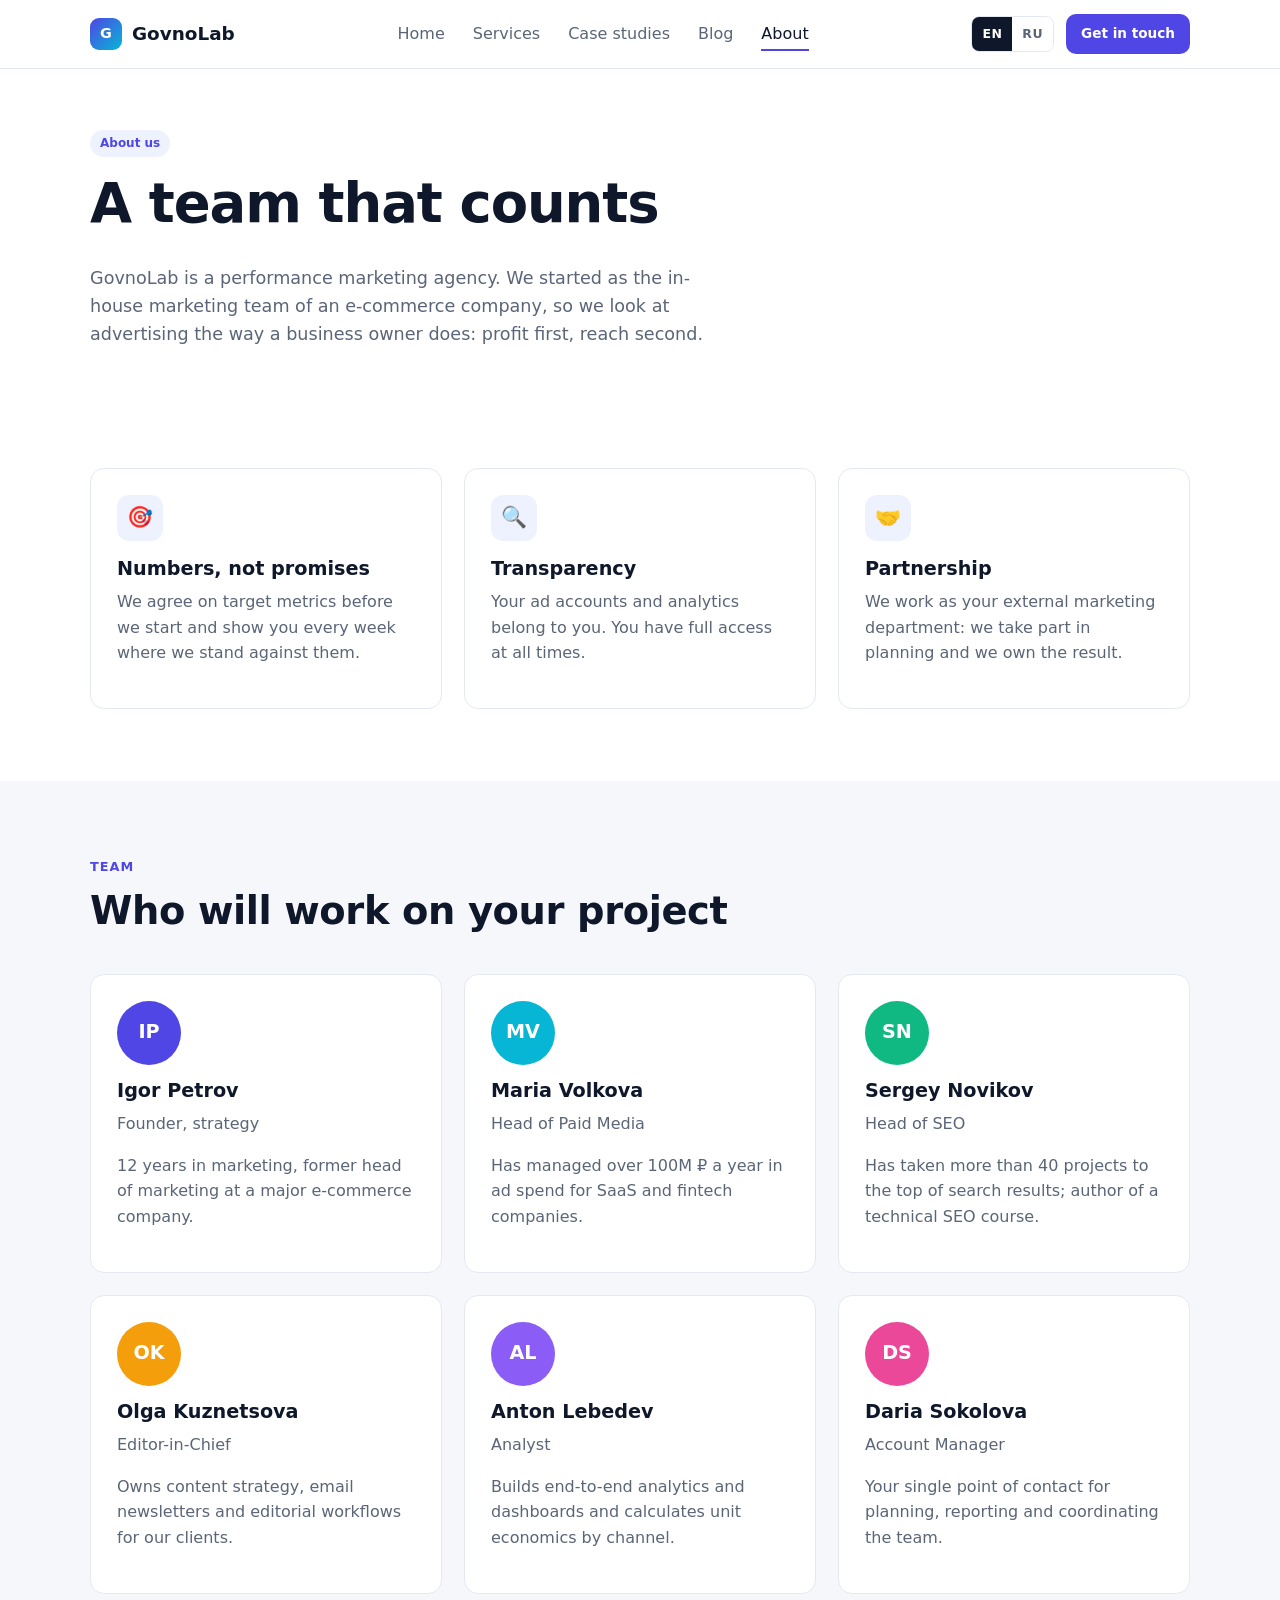
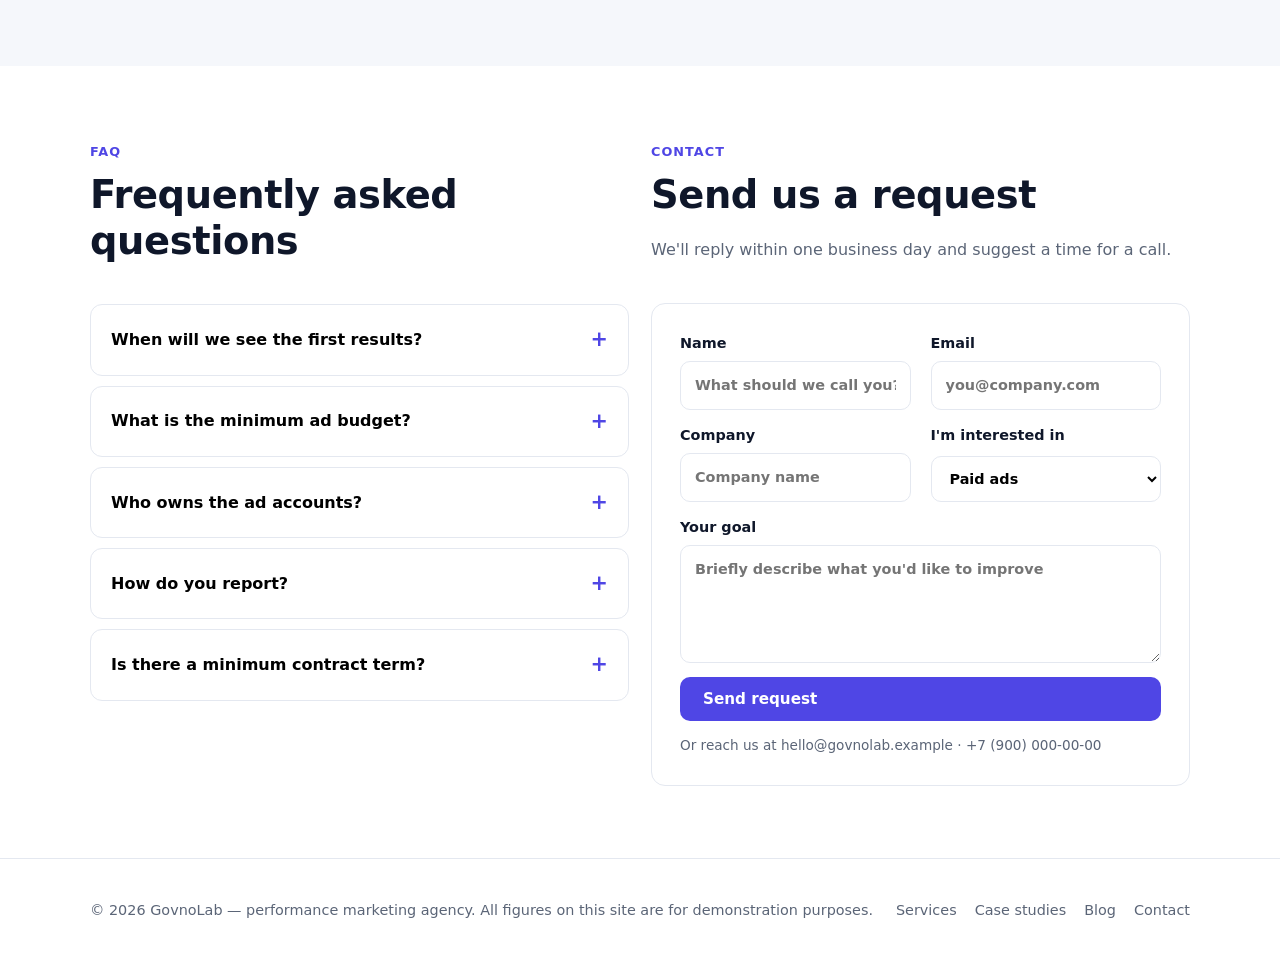
==== commit 7b63733f: "Make English the primary language and polish all English copy English now lives in the HTML as the s" ====
--- a/about.html
+++ b/about.html
@@ -1,10 +1,10 @@
 <!DOCTYPE html>
-<html lang="ru">
+<html lang="en">
 <head>
   <meta charset="UTF-8">
   <meta name="viewport" content="width=device-width, initial-scale=1.0">
-  <title data-i18n="about.meta.title">О нас и контакты — GovnoLab</title>
-  <meta name="description" data-i18n-content="about.meta.desc" content="Команда GovnoLab, принципы работы, ответы на частые вопросы и форма заявки.">
+  <title data-i18n="about.meta.title">About Us & Contact — GovnoLab</title>
+  <meta name="description" data-i18n-content="about.meta.desc" content="Meet the GovnoLab team, learn how we work, read the FAQ and send us a request.">
   <link rel="stylesheet" href="assets/css/style.css">
 </head>
 <body>
@@ -12,37 +12,37 @@
   <div class="container nav">
     <a href="index.html" class="logo"><span class="logo-mark">G</span> GovnoLab</a>
     <ul class="nav-links">
-      <li><a href="index.html" data-i18n="nav.home">Главная</a></li>
-      <li><a href="services.html" data-i18n="nav.services">Услуги</a></li>
-      <li><a href="cases.html" data-i18n="nav.cases">Кейсы</a></li>
-      <li><a href="blog.html" data-i18n="nav.blog">Блог</a></li>
-      <li><a href="about.html" data-i18n="nav.about">О нас</a></li>
+      <li><a href="index.html" data-i18n="nav.home">Home</a></li>
+      <li><a href="services.html" data-i18n="nav.services">Services</a></li>
+      <li><a href="cases.html" data-i18n="nav.cases">Case studies</a></li>
+      <li><a href="blog.html" data-i18n="nav.blog">Blog</a></li>
+      <li><a href="about.html" data-i18n="nav.about">About</a></li>
     </ul>
     <div class="nav-right">
-      <div class="lang" role="group" aria-label="Язык" data-i18n-aria-label="nav.lang">
+      <div class="lang" role="group" aria-label="Language" data-i18n-aria-label="nav.lang">
+        <button type="button" data-lang="en">EN</button>
         <button type="button" data-lang="ru">RU</button>
-        <button type="button" data-lang="en">EN</button>
       </div>
-      <a href="about.html#contact" class="btn btn-primary btn-sm" data-i18n="nav.cta">Оставить заявку</a>
-      <button class="burger" aria-label="Меню" data-i18n-aria-label="nav.menu">☰</button>
+      <a href="about.html#contact" class="btn btn-primary btn-sm" data-i18n="nav.cta">Get in touch</a>
+      <button class="burger" aria-label="Menu" data-i18n-aria-label="nav.menu">☰</button>
     </div>
   </div>
 </header>
 
 <section class="page-hero">
   <div class="container">
-    <span class="eyebrow tag" data-i18n="about.tag">О нас</span>
-    <h1 style="margin-top:14px" data-i18n="about.title">Команда, которая считает</h1>
-    <p data-i18n="about.lead">GovnoLab — агентство performance-маркетинга. Мы выросли из внутреннего отдела маркетинга e-commerce-компании, поэтому смотрим на рекламу глазами бизнеса: через прибыль, а не через охваты.</p>
+    <span class="eyebrow tag" data-i18n="about.tag">About us</span>
+    <h1 style="margin-top:14px" data-i18n="about.title">A team that counts</h1>
+    <p data-i18n="about.lead">GovnoLab is a performance marketing agency. We started as the in-house marketing team of an e-commerce company, so we look at advertising the way a business owner does: profit first, reach second.</p>
   </div>
 </section>
 
 <section class="section">
   <div class="container">
     <div class="grid grid-3">
-      <div class="card"><div class="icon">🎯</div><h3 data-i18n="about.p1.title">Цифры вместо обещаний</h3><p data-i18n="about.p1.text">Перед стартом фиксируем целевые показатели и еженедельно показываем, где мы относительно них.</p></div>
-      <div class="card"><div class="icon">🔍</div><h3 data-i18n="about.p2.title">Прозрачность</h3><p data-i18n="about.p2.text">Все рекламные кабинеты и аналитика принадлежат клиенту. Доступ есть у вас в любой момент.</p></div>
-      <div class="card"><div class="icon">🤝</div><h3 data-i18n="about.p3.title">Партнёрство</h3><p data-i18n="about.p3.text">Работаем как внешний отдел маркетинга: участвуем в планировании и отвечаем за результат.</p></div>
+      <div class="card"><div class="icon">🎯</div><h3 data-i18n="about.p1.title">Numbers, not promises</h3><p data-i18n="about.p1.text">We agree on target metrics before we start and show you every week where we stand against them.</p></div>
+      <div class="card"><div class="icon">🔍</div><h3 data-i18n="about.p2.title">Transparency</h3><p data-i18n="about.p2.text">Your ad accounts and analytics belong to you. You have full access at all times.</p></div>
+      <div class="card"><div class="icon">🤝</div><h3 data-i18n="about.p3.title">Partnership</h3><p data-i18n="about.p3.text">We work as your external marketing department: we take part in planning and we own the result.</p></div>
     </div>
   </div>
 </section>
@@ -50,16 +50,16 @@
 <section class="section soft">
   <div class="container">
     <div class="section-head">
-      <span class="eyebrow" data-i18n="about.team.eyebrow">Команда</span>
-      <h2 data-i18n="about.team.title">Кто будет работать над вашим проектом</h2>
+      <span class="eyebrow" data-i18n="about.team.eyebrow">Team</span>
+      <h2 data-i18n="about.team.title">Who will work on your project</h2>
     </div>
     <div class="grid grid-3">
-      <div class="card"><div class="avatar" style="background:#4f46e5">ИП</div><h3 data-i18n="about.t1.name">Игорь Петров</h3><p class="muted" style="flex:0" data-i18n="about.t1.role">Основатель, стратегия</p><p data-i18n="about.t1.text">12 лет в маркетинге, экс-руководитель отдела маркетинга в крупном e-commerce.</p></div>
-      <div class="card"><div class="avatar" style="background:#06b6d4">МВ</div><h3 data-i18n="about.t2.name">Мария Волкова</h3><p class="muted" style="flex:0" data-i18n="about.t2.role">Руководитель рекламного направления</p><p data-i18n="about.t2.text">Управляла бюджетами более 100 млн ₽ в год в сферах SaaS и финтеха.</p></div>
-      <div class="card"><div class="avatar" style="background:#10b981">СН</div><h3 data-i18n="about.t3.name">Сергей Новиков</h3><p class="muted" style="flex:0" data-i18n="about.t3.role">Руководитель SEO</p><p data-i18n="about.t3.text">Вывел в топ более 40 проектов, автор курса по техническому SEO.</p></div>
-      <div class="card"><div class="avatar" style="background:#f59e0b">ОК</div><h3 data-i18n="about.t4.name">Ольга Кузнецова</h3><p class="muted" style="flex:0" data-i18n="about.t4.role">Главный редактор</p><p data-i18n="about.t4.text">Отвечает за контент-стратегии, рассылки и редакционные процессы клиентов.</p></div>
-      <div class="card"><div class="avatar" style="background:#8b5cf6">АЛ</div><h3 data-i18n="about.t5.name">Антон Лебедев</h3><p class="muted" style="flex:0" data-i18n="about.t5.role">Аналитик</p><p data-i18n="about.t5.text">Строит сквозную аналитику и дашборды, считает юнит-экономику по каналам.</p></div>
-      <div class="card"><div class="avatar" style="background:#ec4899">ДС</div><h3 data-i18n="about.t6.name">Дарья Соколова</h3><p class="muted" style="flex:0" data-i18n="about.t6.role">Аккаунт-менеджер</p><p data-i18n="about.t6.text">Ваш единый контакт: планирование, отчёты, координация команды.</p></div>
+      <div class="card"><div class="avatar" style="background:#4f46e5">IP</div><h3 data-i18n="about.t1.name">Igor Petrov</h3><p class="muted" style="flex:0" data-i18n="about.t1.role">Founder, strategy</p><p data-i18n="about.t1.text">12 years in marketing, former head of marketing at a major e-commerce company.</p></div>
+      <div class="card"><div class="avatar" style="background:#06b6d4">MV</div><h3 data-i18n="about.t2.name">Maria Volkova</h3><p class="muted" style="flex:0" data-i18n="about.t2.role">Head of Paid Media</p><p data-i18n="about.t2.text">Has managed over 100M ₽ a year in ad spend for SaaS and fintech companies.</p></div>
+      <div class="card"><div class="avatar" style="background:#10b981">SN</div><h3 data-i18n="about.t3.name">Sergey Novikov</h3><p class="muted" style="flex:0" data-i18n="about.t3.role">Head of SEO</p><p data-i18n="about.t3.text">Has taken more than 40 projects to the top of search results; author of a technical SEO course.</p></div>
+      <div class="card"><div class="avatar" style="background:#f59e0b">OK</div><h3 data-i18n="about.t4.name">Olga Kuznetsova</h3><p class="muted" style="flex:0" data-i18n="about.t4.role">Editor-in-Chief</p><p data-i18n="about.t4.text">Owns content strategy, email newsletters and editorial workflows for our clients.</p></div>
+      <div class="card"><div class="avatar" style="background:#8b5cf6">AL</div><h3 data-i18n="about.t5.name">Anton Lebedev</h3><p class="muted" style="flex:0" data-i18n="about.t5.role">Analyst</p><p data-i18n="about.t5.text">Builds end-to-end analytics and dashboards and calculates unit economics by channel.</p></div>
+      <div class="card"><div class="avatar" style="background:#ec4899">DS</div><h3 data-i18n="about.t6.name">Daria Sokolova</h3><p class="muted" style="flex:0" data-i18n="about.t6.role">Account Manager</p><p data-i18n="about.t6.text">Your single point of contact for planning, reporting and coordinating the team.</p></div>
     </div>
   </div>
 </section>
@@ -70,37 +70,37 @@
       <div>
         <div class="section-head">
           <span class="eyebrow" data-i18n="about.faq.eyebrow">FAQ</span>
-          <h2 data-i18n="about.faq.title">Частые вопросы</h2>
+          <h2 data-i18n="about.faq.title">Frequently asked questions</h2>
         </div>
-        <div class="faq-item"><button class="faq-q" data-i18n="about.faq.q1">Когда появятся первые результаты?</button><div class="faq-a" data-i18n="about.faq.a1">Реклама даёт первые заявки через 2–3 недели после запуска. SEO и контент — долгосрочные каналы, устойчивый рост заметен через 3–5 месяцев.</div></div>
-        <div class="faq-item"><button class="faq-q" data-i18n="about.faq.q2">Какой минимальный бюджет на рекламу?</button><div class="faq-a" data-i18n="about.faq.a2">Мы берём проекты с рекламным бюджетом от 100 000 ₽ в месяц. При меньшем бюджете сложно набрать статистику для оптимизации.</div></div>
-        <div class="faq-item"><button class="faq-q" data-i18n="about.faq.q3">Кому принадлежат рекламные кабинеты?</button><div class="faq-a" data-i18n="about.faq.a3">Всегда клиенту. Мы работаем в ваших аккаунтах, и при завершении сотрудничества вся история и настройки остаются у вас.</div></div>
-        <div class="faq-item"><button class="faq-q" data-i18n="about.faq.q4">Как вы отчитываетесь?</button><div class="faq-a" data-i18n="about.faq.a4">Еженедельный отчёт по ключевым метрикам и ежемесячная встреча с разбором результатов и планом на следующий период. Дашборд доступен онлайн круглосуточно.</div></div>
-        <div class="faq-item"><button class="faq-q" data-i18n="about.faq.q5">Есть ли минимальный срок контракта?</button><div class="faq-a" data-i18n="about.faq.a5">Для рекламы — 3 месяца, для SEO — 6 месяцев. За меньший срок нельзя объективно оценить результат.</div></div>
+        <div class="faq-item"><button class="faq-q" data-i18n="about.faq.q1">When will we see the first results?</button><div class="faq-a" data-i18n="about.faq.a1">Paid ads bring the first leads within 2–3 weeks of launch. SEO and content are long-term channels: sustained growth becomes visible within 3–5 months.</div></div>
+        <div class="faq-item"><button class="faq-q" data-i18n="about.faq.q2">What is the minimum ad budget?</button><div class="faq-a" data-i18n="about.faq.a2">We take on projects with an ad budget of at least 100,000 ₽ per month. Below that, there isn't enough data to optimize effectively.</div></div>
+        <div class="faq-item"><button class="faq-q" data-i18n="about.faq.q3">Who owns the ad accounts?</button><div class="faq-a" data-i18n="about.faq.a3">You do, always. We work inside your accounts, and when our engagement ends, all history and settings stay with you.</div></div>
+        <div class="faq-item"><button class="faq-q" data-i18n="about.faq.q4">How do you report?</button><div class="faq-a" data-i18n="about.faq.a4">A weekly report on key metrics, plus a monthly review meeting where we go through results and plan the next period. Your dashboard is available online 24/7.</div></div>
+        <div class="faq-item"><button class="faq-q" data-i18n="about.faq.q5">Is there a minimum contract term?</button><div class="faq-a" data-i18n="about.faq.a5">Three months for paid ads and six months for SEO. Anything shorter isn't enough to evaluate results objectively.</div></div>
       </div>
       <div id="contact">
         <div class="section-head">
-          <span class="eyebrow" data-i18n="about.contact.eyebrow">Контакты</span>
-          <h2 data-i18n="about.contact.title">Оставьте заявку</h2>
-          <p class="muted" data-i18n="about.contact.lead">Ответим в течение рабочего дня и предложим время для звонка.</p>
+          <span class="eyebrow" data-i18n="about.contact.eyebrow">Contact</span>
+          <h2 data-i18n="about.contact.title">Send us a request</h2>
+          <p class="muted" data-i18n="about.contact.lead">We'll reply within one business day and suggest a time for a call.</p>
         </div>
         <form class="form calc" id="lead-form" novalidate>
           <div class="row">
-            <label><span data-i18n="about.form.name">Имя</span><input type="text" name="name" placeholder="Как к вам обращаться" data-i18n-placeholder="about.form.name.ph" required></label>
-            <label><span data-i18n="about.form.email">E-mail</span><input type="email" name="email" placeholder="you@company.com" required></label>
+            <label><span data-i18n="about.form.name">Name</span><input type="text" name="name" placeholder="What should we call you?" data-i18n-placeholder="about.form.name.ph" required></label>
+            <label><span data-i18n="about.form.email">Email</span><input type="email" name="email" placeholder="you@company.com" required></label>
           </div>
           <div class="row">
-            <label><span data-i18n="about.form.company">Компания</span><input type="text" name="company" placeholder="Название" data-i18n-placeholder="about.form.company.ph"></label>
-            <label><span data-i18n="about.form.service">Интересует</span>
+            <label><span data-i18n="about.form.company">Company</span><input type="text" name="company" placeholder="Company name" data-i18n-placeholder="about.form.company.ph"></label>
+            <label><span data-i18n="about.form.service">I'm interested in</span>
               <select name="service">
-                <option data-i18n="about.form.o1">Реклама</option><option data-i18n="about.form.o2">SEO</option><option data-i18n="about.form.o3">Контент</option><option data-i18n="about.form.o4">Аналитика</option><option data-i18n="about.form.o5">SMM</option><option data-i18n="about.form.o6">Стратегия</option><option data-i18n="about.form.o7">Пока не знаю</option>
+                <option data-i18n="about.form.o1">Paid ads</option><option data-i18n="about.form.o2">SEO</option><option data-i18n="about.form.o3">Content</option><option data-i18n="about.form.o4">Analytics</option><option data-i18n="about.form.o5">Social media</option><option data-i18n="about.form.o6">Strategy</option><option data-i18n="about.form.o7">Not sure yet</option>
               </select>
             </label>
           </div>
-          <label><span data-i18n="about.form.task">Задача</span><textarea name="message" rows="4" placeholder="Коротко опишите, что хотите улучшить" data-i18n-placeholder="about.form.task.ph"></textarea></label>
+          <label><span data-i18n="about.form.task">Your goal</span><textarea name="message" rows="4" placeholder="Briefly describe what you'd like to improve" data-i18n-placeholder="about.form.task.ph"></textarea></label>
           <div class="form-note"></div>
-          <button type="submit" class="btn btn-primary" data-i18n="about.form.submit">Отправить заявку</button>
-          <p class="muted" style="font-size:.85rem;margin:0" data-i18n="about.form.or">Или напишите: hello@govnolab.example · +7 (900) 000-00-00</p>
+          <button type="submit" class="btn btn-primary" data-i18n="about.form.submit">Send request</button>
+          <p class="muted" style="font-size:.85rem;margin:0" data-i18n="about.form.or">Or reach us at hello@govnolab.example · +7 (900) 000-00-00</p>
         </form>
       </div>
     </div>
@@ -109,12 +109,12 @@
 
 <footer class="footer">
   <div class="container footer-grid">
-    <div>© <span data-year></span> <span data-i18n="footer.copy">GovnoLab — маркетинговое агентство. Данные на сайте демонстрационные.</span></div>
+    <div>© <span data-year></span> <span data-i18n="footer.copy">GovnoLab — performance marketing agency. All figures on this site are for demonstration purposes.</span></div>
     <ul>
-      <li><a href="services.html" data-i18n="footer.services">Услуги</a></li>
-      <li><a href="cases.html" data-i18n="footer.cases">Кейсы</a></li>
-      <li><a href="blog.html" data-i18n="footer.blog">Блог</a></li>
-      <li><a href="about.html#contact" data-i18n="footer.contacts">Контакты</a></li>
+      <li><a href="services.html" data-i18n="footer.services">Services</a></li>
+      <li><a href="cases.html" data-i18n="footer.cases">Case studies</a></li>
+      <li><a href="blog.html" data-i18n="footer.blog">Blog</a></li>
+      <li><a href="about.html#contact" data-i18n="footer.contacts">Contact</a></li>
     </ul>
   </div>
 </footer>
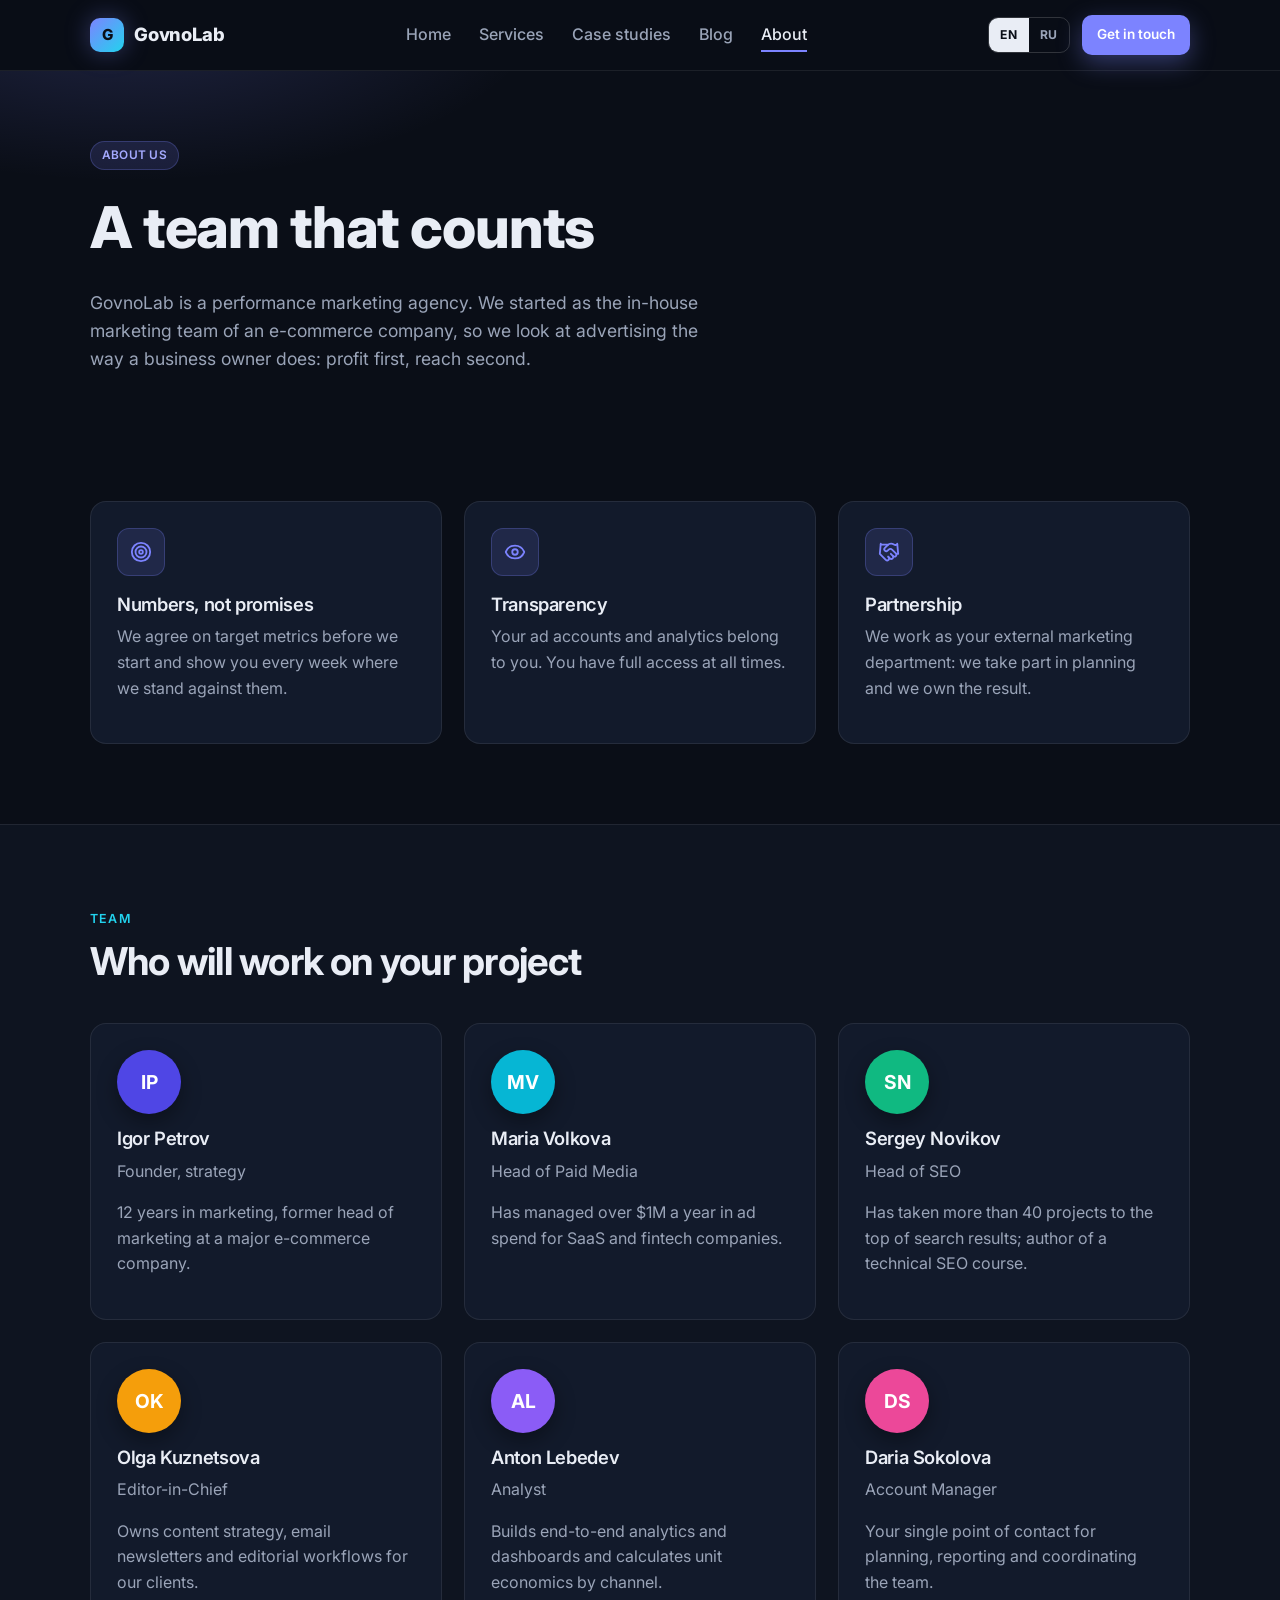
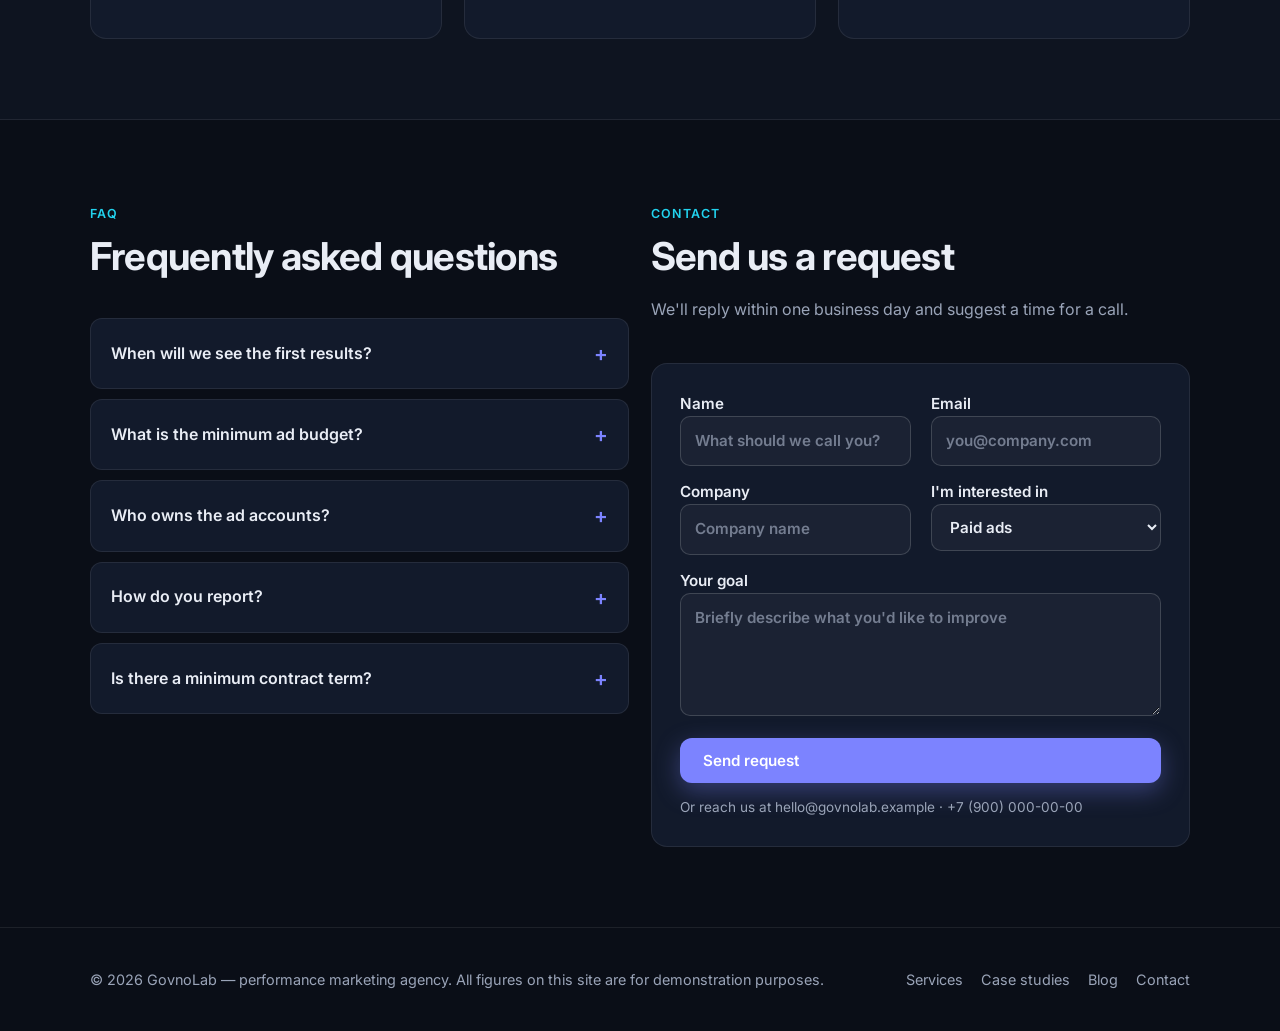
==== commit 560d5508: "Switch to a dark theme, SVG icons and USD pricing for English Rewrote the stylesheet as a dark desig" ====
--- a/about.html
+++ b/about.html
@@ -5,6 +5,10 @@
   <meta name="viewport" content="width=device-width, initial-scale=1.0">
   <title data-i18n="about.meta.title">About Us & Contact — GovnoLab</title>
   <meta name="description" data-i18n-content="about.meta.desc" content="Meet the GovnoLab team, learn how we work, read the FAQ and send us a request.">
+  <meta name="theme-color" content="#0a0e17">
+  <link rel="preconnect" href="https://fonts.googleapis.com">
+  <link rel="preconnect" href="https://fonts.gstatic.com" crossorigin>
+  <link href="https://fonts.googleapis.com/css2?family=Inter:wght@400;500;600;700;800&display=swap" rel="stylesheet">
   <link rel="stylesheet" href="assets/css/style.css">
 </head>
 <body>
@@ -24,7 +28,7 @@
         <button type="button" data-lang="ru">RU</button>
       </div>
       <a href="about.html#contact" class="btn btn-primary btn-sm" data-i18n="nav.cta">Get in touch</a>
-      <button class="burger" aria-label="Menu" data-i18n-aria-label="nav.menu">☰</button>
+      <button class="burger" aria-label="Menu" data-i18n-aria-label="nav.menu"><span data-icon="menu"></span></button>
     </div>
   </div>
 </header>
@@ -40,9 +44,9 @@
 <section class="section">
   <div class="container">
     <div class="grid grid-3">
-      <div class="card"><div class="icon">🎯</div><h3 data-i18n="about.p1.title">Numbers, not promises</h3><p data-i18n="about.p1.text">We agree on target metrics before we start and show you every week where we stand against them.</p></div>
-      <div class="card"><div class="icon">🔍</div><h3 data-i18n="about.p2.title">Transparency</h3><p data-i18n="about.p2.text">Your ad accounts and analytics belong to you. You have full access at all times.</p></div>
-      <div class="card"><div class="icon">🤝</div><h3 data-i18n="about.p3.title">Partnership</h3><p data-i18n="about.p3.text">We work as your external marketing department: we take part in planning and we own the result.</p></div>
+      <div class="card"><div class="icon" data-icon="target"></div><h3 data-i18n="about.p1.title">Numbers, not promises</h3><p data-i18n="about.p1.text">We agree on target metrics before we start and show you every week where we stand against them.</p></div>
+      <div class="card"><div class="icon" data-icon="eye"></div><h3 data-i18n="about.p2.title">Transparency</h3><p data-i18n="about.p2.text">Your ad accounts and analytics belong to you. You have full access at all times.</p></div>
+      <div class="card"><div class="icon" data-icon="handshake"></div><h3 data-i18n="about.p3.title">Partnership</h3><p data-i18n="about.p3.text">We work as your external marketing department: we take part in planning and we own the result.</p></div>
     </div>
   </div>
 </section>
@@ -55,7 +59,7 @@
     </div>
     <div class="grid grid-3">
       <div class="card"><div class="avatar" style="background:#4f46e5">IP</div><h3 data-i18n="about.t1.name">Igor Petrov</h3><p class="muted" style="flex:0" data-i18n="about.t1.role">Founder, strategy</p><p data-i18n="about.t1.text">12 years in marketing, former head of marketing at a major e-commerce company.</p></div>
-      <div class="card"><div class="avatar" style="background:#06b6d4">MV</div><h3 data-i18n="about.t2.name">Maria Volkova</h3><p class="muted" style="flex:0" data-i18n="about.t2.role">Head of Paid Media</p><p data-i18n="about.t2.text">Has managed over 100M ₽ a year in ad spend for SaaS and fintech companies.</p></div>
+      <div class="card"><div class="avatar" style="background:#06b6d4">MV</div><h3 data-i18n="about.t2.name">Maria Volkova</h3><p class="muted" style="flex:0" data-i18n="about.t2.role">Head of Paid Media</p><p data-i18n="about.t2.text">Has managed over $1M a year in ad spend for SaaS and fintech companies.</p></div>
       <div class="card"><div class="avatar" style="background:#10b981">SN</div><h3 data-i18n="about.t3.name">Sergey Novikov</h3><p class="muted" style="flex:0" data-i18n="about.t3.role">Head of SEO</p><p data-i18n="about.t3.text">Has taken more than 40 projects to the top of search results; author of a technical SEO course.</p></div>
       <div class="card"><div class="avatar" style="background:#f59e0b">OK</div><h3 data-i18n="about.t4.name">Olga Kuznetsova</h3><p class="muted" style="flex:0" data-i18n="about.t4.role">Editor-in-Chief</p><p data-i18n="about.t4.text">Owns content strategy, email newsletters and editorial workflows for our clients.</p></div>
       <div class="card"><div class="avatar" style="background:#8b5cf6">AL</div><h3 data-i18n="about.t5.name">Anton Lebedev</h3><p class="muted" style="flex:0" data-i18n="about.t5.role">Analyst</p><p data-i18n="about.t5.text">Builds end-to-end analytics and dashboards and calculates unit economics by channel.</p></div>
@@ -73,7 +77,7 @@
           <h2 data-i18n="about.faq.title">Frequently asked questions</h2>
         </div>
         <div class="faq-item"><button class="faq-q" data-i18n="about.faq.q1">When will we see the first results?</button><div class="faq-a" data-i18n="about.faq.a1">Paid ads bring the first leads within 2–3 weeks of launch. SEO and content are long-term channels: sustained growth becomes visible within 3–5 months.</div></div>
-        <div class="faq-item"><button class="faq-q" data-i18n="about.faq.q2">What is the minimum ad budget?</button><div class="faq-a" data-i18n="about.faq.a2">We take on projects with an ad budget of at least 100,000 ₽ per month. Below that, there isn't enough data to optimize effectively.</div></div>
+        <div class="faq-item"><button class="faq-q" data-i18n="about.faq.q2">What is the minimum ad budget?</button><div class="faq-a" data-i18n="about.faq.a2">We take on projects with an ad budget of at least $1,000 per month. Below that, there isn't enough data to optimize effectively.</div></div>
         <div class="faq-item"><button class="faq-q" data-i18n="about.faq.q3">Who owns the ad accounts?</button><div class="faq-a" data-i18n="about.faq.a3">You do, always. We work inside your accounts, and when our engagement ends, all history and settings stay with you.</div></div>
         <div class="faq-item"><button class="faq-q" data-i18n="about.faq.q4">How do you report?</button><div class="faq-a" data-i18n="about.faq.a4">A weekly report on key metrics, plus a monthly review meeting where we go through results and plan the next period. Your dashboard is available online 24/7.</div></div>
         <div class="faq-item"><button class="faq-q" data-i18n="about.faq.q5">Is there a minimum contract term?</button><div class="faq-a" data-i18n="about.faq.a5">Three months for paid ads and six months for SEO. Anything shorter isn't enough to evaluate results objectively.</div></div>
@@ -118,6 +122,7 @@
     </ul>
   </div>
 </footer>
+<script src="assets/js/icons.js"></script>
 <script src="assets/js/data.js"></script>
 <script src="assets/js/i18n.js"></script>
 <script src="assets/js/main.js"></script>
--- a/assets/css/style.css
+++ b/assets/css/style.css
@@ -1,15 +1,25 @@
+/* ============================================================
+   GovnoLab — dark theme
+   Colors and sizes live in :root; change them here, not inline.
+   ============================================================ */
 :root {
-  --bg: #ffffff;
-  --bg-soft: #f5f7fb;
-  --text: #0f172a;
-  --muted: #5b6577;
-  --line: #e4e8f0;
-  --accent: #4f46e5;
-  --accent-2: #06b6d4;
-  --accent-soft: #eef2ff;
-  --ok: #16a34a;
-  --radius: 14px;
-  --shadow: 0 10px 30px rgba(15, 23, 42, .08);
+  color-scheme: dark;
+  --bg: #0a0e17;
+  --bg-soft: #0e1420;
+  --card: #121a2b;
+  --card-2: #172136;
+  --text: #e9edf5;
+  --muted: #9aa4b8;
+  --line: rgba(255, 255, 255, .08);
+  --line-strong: rgba(255, 255, 255, .16);
+  --accent: #7c83ff;
+  --accent-2: #22d3ee;
+  --accent-soft: rgba(124, 131, 255, .14);
+  --accent-glow: rgba(124, 131, 255, .35);
+  --ok: #34d399;
+  --danger: #f87171;
+  --radius: 16px;
+  --shadow: 0 20px 50px rgba(0, 0, 0, .45);
   --max: 1140px;
 }
 
@@ -21,222 +31,296 @@
   color: var(--text);
   background: var(--bg);
   line-height: 1.6;
+  -webkit-font-smoothing: antialiased;
 }
 img { max-width: 100%; display: block; }
 a { color: inherit; text-decoration: none; }
-h1, h2, h3, h4 { line-height: 1.2; margin: 0 0 .5em; }
-h1 { font-size: clamp(2rem, 5vw, 3.4rem); letter-spacing: -.02em; }
-h2 { font-size: clamp(1.6rem, 3.5vw, 2.4rem); letter-spacing: -.01em; }
-h3 { font-size: 1.2rem; }
+h1, h2, h3, h4 { line-height: 1.15; margin: 0 0 .5em; letter-spacing: -.02em; }
+h1 { font-size: clamp(2.2rem, 5vw, 3.6rem); font-weight: 800; }
+h2 { font-size: clamp(1.6rem, 3.5vw, 2.4rem); font-weight: 700; }
+h3 { font-size: 1.15rem; font-weight: 600; }
 p { margin: 0 0 1em; }
+ul { padding-left: 20px; }
+li { margin-bottom: 4px; }
+::selection { background: var(--accent); color: #fff; }
 .muted { color: var(--muted); }
 .container { max-width: var(--max); margin: 0 auto; padding: 0 20px; }
-.section { padding: 72px 0; }
-.section.soft { background: var(--bg-soft); }
+.section { padding: 80px 0; }
+.section.soft { background: var(--bg-soft); border-top: 1px solid var(--line); border-bottom: 1px solid var(--line); }
 .section-head { max-width: 640px; margin-bottom: 40px; }
-.section-head .eyebrow {
-  display: inline-block; font-size: .8rem; font-weight: 600; letter-spacing: .08em;
-  text-transform: uppercase; color: var(--accent); margin-bottom: 10px;
-}
-
-/* Header */
+.eyebrow {
+  display: inline-block; font-size: .78rem; font-weight: 600; letter-spacing: .1em;
+  text-transform: uppercase; color: var(--accent-2); margin-bottom: 10px;
+}
+
+/* ---------- Icons ---------- */
+.ico { width: 1em; height: 1em; display: inline-block; vertical-align: -.125em; flex-shrink: 0; }
+[data-icon] { display: inline-flex; align-items: center; justify-content: center; line-height: 0; }
+
+/* ---------- Header ---------- */
 .header {
   position: sticky; top: 0; z-index: 50;
-  background: rgba(255,255,255,.9); backdrop-filter: blur(10px);
+  background: rgba(10, 14, 23, .72); backdrop-filter: blur(14px); -webkit-backdrop-filter: blur(14px);
   border-bottom: 1px solid var(--line);
 }
-.nav { display: flex; align-items: center; justify-content: space-between; height: 68px; }
-.logo { display: flex; align-items: center; gap: 10px; font-weight: 800; font-size: 1.15rem; }
+.nav { display: flex; align-items: center; justify-content: space-between; height: 70px; }
+.logo { display: flex; align-items: center; gap: 10px; font-weight: 800; font-size: 1.15rem; letter-spacing: -.01em; }
 .logo-mark {
-  width: 32px; height: 32px; border-radius: 9px;
+  width: 34px; height: 34px; border-radius: 10px;
   background: linear-gradient(135deg, var(--accent), var(--accent-2));
-  display: grid; place-items: center; color: #fff; font-size: .9rem;
+  display: grid; place-items: center; color: #0a0e17; font-size: .95rem; font-weight: 800;
+  box-shadow: 0 0 24px var(--accent-glow);
 }
 .nav-links { display: flex; gap: 28px; list-style: none; margin: 0; padding: 0; }
-.nav-links a { font-weight: 500; color: var(--muted); padding: 6px 0; border-bottom: 2px solid transparent; }
+.nav-links li { margin: 0; }
+.nav-links a { font-weight: 500; color: var(--muted); padding: 6px 0; border-bottom: 2px solid transparent; transition: .2s; }
 .nav-links a:hover, .nav-links a.active { color: var(--text); border-color: var(--accent); }
+.nav-right { display: flex; align-items: center; gap: 12px; }
 .burger {
-  display: none; background: none; border: 1px solid var(--line); border-radius: 8px;
-  width: 40px; height: 40px; cursor: pointer; font-size: 1.2rem;
-}
-
-/* Buttons */
+  display: none; background: none; border: 1px solid var(--line-strong); border-radius: 10px;
+  width: 40px; height: 40px; cursor: pointer; color: var(--text); font-size: 1.25rem; place-items: center;
+}
+
+/* Language switcher */
+.lang { display: flex; border: 1px solid var(--line-strong); border-radius: 10px; overflow: hidden; }
+.lang button {
+  border: 0; background: transparent; padding: 7px 11px; font: inherit; font-size: .76rem;
+  font-weight: 700; cursor: pointer; color: var(--muted); letter-spacing: .06em; transition: .15s;
+}
+.lang button:hover { color: var(--text); }
+.lang button.active { background: var(--text); color: var(--bg); }
+
+/* ---------- Buttons ---------- */
 .btn {
   display: inline-flex; align-items: center; gap: 8px;
-  padding: 12px 22px; border-radius: 10px; font-weight: 600; font-size: .95rem;
+  padding: 12px 22px; border-radius: 12px; font-weight: 600; font-size: .95rem;
   border: 1px solid transparent; cursor: pointer; transition: .2s; font-family: inherit;
 }
-.btn-primary { background: var(--accent); color: #fff; }
-.btn-primary:hover { background: #4338ca; transform: translateY(-1px); }
-.btn-ghost { background: transparent; border-color: var(--line); color: var(--text); }
-.btn-ghost:hover { background: var(--bg-soft); }
-.btn-sm { padding: 8px 14px; font-size: .85rem; }
-
-/* Hero */
-.hero { padding: 90px 0 70px; background: radial-gradient(1200px 500px at 80% -10%, #e0e7ff 0%, transparent 60%); }
+.btn-primary { background: var(--accent); color: #fff; box-shadow: 0 8px 24px var(--accent-glow); }
+.btn-primary:hover { background: #8f95ff; transform: translateY(-1px); box-shadow: 0 12px 32px var(--accent-glow); }
+.btn-ghost { background: transparent; border-color: var(--line-strong); color: var(--text); }
+.btn-ghost:hover { background: rgba(255, 255, 255, .06); border-color: rgba(255, 255, 255, .28); }
+.btn-sm { padding: 8px 14px; font-size: .85rem; border-radius: 10px; }
+
+/* ---------- Hero ---------- */
+.hero {
+  position: relative; padding: 100px 0 80px; overflow: hidden;
+  background:
+    radial-gradient(900px 420px at 12% -10%, rgba(124, 131, 255, .28), transparent 60%),
+    radial-gradient(700px 400px at 92% 0%, rgba(34, 211, 238, .16), transparent 60%);
+}
+.hero::before {
+  content: ""; position: absolute; inset: 0; pointer-events: none;
+  background-image:
+    linear-gradient(rgba(255, 255, 255, .045) 1px, transparent 1px),
+    linear-gradient(90deg, rgba(255, 255, 255, .045) 1px, transparent 1px);
+  background-size: 48px 48px;
+  -webkit-mask-image: radial-gradient(ellipse 70% 60% at 50% 0%, #000 30%, transparent 75%);
+          mask-image: radial-gradient(ellipse 70% 60% at 50% 0%, #000 30%, transparent 75%);
+}
+.hero .container { position: relative; }
 .hero-grid { display: grid; grid-template-columns: 1.2fr 1fr; gap: 50px; align-items: center; }
 .hero p.lead { font-size: 1.2rem; color: var(--muted); max-width: 540px; }
 .hero-actions { display: flex; gap: 12px; flex-wrap: wrap; margin-top: 28px; }
 .hero-card {
-  background: #fff; border: 1px solid var(--line); border-radius: var(--radius);
-  padding: 24px; box-shadow: var(--shadow);
-}
-.hero-card h4 { margin-bottom: 14px; font-size: .95rem; color: var(--muted); }
-.bars { display: grid; gap: 12px; }
-.bar { display: grid; grid-template-columns: 110px 1fr 50px; gap: 12px; align-items: center; font-size: .9rem; }
-.bar-track { height: 10px; background: var(--bg-soft); border-radius: 99px; overflow: hidden; }
-.bar-fill { height: 100%; width: 0; background: linear-gradient(90deg, var(--accent), var(--accent-2)); border-radius: 99px; transition: width 1.2s ease; }
-
-/* Stats */
+  background: linear-gradient(180deg, var(--card-2), var(--card));
+  border: 1px solid var(--line-strong); border-radius: var(--radius);
+  padding: 26px; box-shadow: var(--shadow);
+}
+.hero-card h4 { margin-bottom: 16px; font-size: .92rem; color: var(--muted); font-weight: 500; letter-spacing: 0; }
+.bars { display: grid; gap: 14px; }
+.bar { display: grid; grid-template-columns: 110px 1fr 54px; gap: 12px; align-items: center; font-size: .9rem; }
+.bar strong { text-align: right; color: var(--accent-2); }
+.bar-track { height: 8px; background: rgba(255, 255, 255, .08); border-radius: 99px; overflow: hidden; }
+.bar-fill {
+  height: 100%; width: 0; border-radius: 99px; transition: width 1.2s ease;
+  background: linear-gradient(90deg, var(--accent), var(--accent-2));
+  box-shadow: 0 0 12px var(--accent-glow);
+}
+
+/* ---------- Stats ---------- */
 .stats { display: grid; grid-template-columns: repeat(4, 1fr); gap: 20px; }
-.stat { background: #fff; border: 1px solid var(--line); border-radius: var(--radius); padding: 24px; }
-.stat .num { font-size: 2rem; font-weight: 800; color: var(--accent); letter-spacing: -.02em; }
-.stat .label { color: var(--muted); font-size: .95rem; }
-
-/* Cards */
+.stat { background: var(--card); border: 1px solid var(--line); border-radius: var(--radius); padding: 26px; }
+.stat .num {
+  font-size: 2.2rem; font-weight: 800; letter-spacing: -.03em; line-height: 1.1;
+  background: linear-gradient(90deg, var(--accent), var(--accent-2));
+  -webkit-background-clip: text; background-clip: text; color: transparent;
+}
+.stat .label { color: var(--muted); font-size: .95rem; margin-top: 6px; }
+
+/* ---------- Cards ---------- */
 .grid { display: grid; gap: 22px; }
 .grid-3 { grid-template-columns: repeat(3, 1fr); }
 .grid-2 { grid-template-columns: repeat(2, 1fr); }
 .card {
-  background: #fff; border: 1px solid var(--line); border-radius: var(--radius);
-  padding: 26px; transition: .2s; display: flex; flex-direction: column;
-}
-.card:hover { transform: translateY(-3px); box-shadow: var(--shadow); border-color: #d5dbeb; }
+  position: relative; background: var(--card); border: 1px solid var(--line); border-radius: var(--radius);
+  padding: 26px; transition: .25s; display: flex; flex-direction: column;
+}
+.card:hover { transform: translateY(-3px); box-shadow: var(--shadow); border-color: var(--line-strong); background: var(--card-2); }
 .card .icon {
-  width: 46px; height: 46px; border-radius: 12px; background: var(--accent-soft);
-  display: grid; place-items: center; font-size: 1.3rem; margin-bottom: 16px;
-}
+  width: 48px; height: 48px; border-radius: 12px; background: var(--accent-soft); color: var(--accent);
+  display: grid; place-items: center; margin-bottom: 18px; border: 1px solid rgba(124, 131, 255, .25);
+}
+.card .icon .ico { width: 22px; height: 22px; }
 .card p { color: var(--muted); flex: 1; }
 .card .link { color: var(--accent); font-weight: 600; font-size: .92rem; }
 .tag {
-  display: inline-block; padding: 4px 10px; border-radius: 99px; font-size: .75rem;
-  font-weight: 600; background: var(--accent-soft); color: var(--accent);
-}
-
-/* Tabs */
-.tabs { display: flex; gap: 8px; flex-wrap: wrap; margin-bottom: 26px; }
+  display: inline-block; padding: 4px 11px; border-radius: 99px; font-size: .74rem; letter-spacing: .02em;
+  font-weight: 600; background: var(--accent-soft); color: #a5aaff; border: 1px solid rgba(124, 131, 255, .25);
+}
+
+/* ---------- Tabs ---------- */
+.tabs { display: flex; gap: 8px; flex-wrap: wrap; margin-bottom: 28px; }
 .tab {
-  padding: 9px 16px; border-radius: 99px; border: 1px solid var(--line);
-  background: #fff; cursor: pointer; font-weight: 500; font-family: inherit; font-size: .9rem;
-}
-.tab.active { background: var(--text); color: #fff; border-color: var(--text); }
+  display: inline-flex; align-items: center; gap: 7px;
+  padding: 9px 16px; border-radius: 99px; border: 1px solid var(--line-strong);
+  background: transparent; color: var(--muted); cursor: pointer; font-weight: 500; font-family: inherit; font-size: .9rem; transition: .15s;
+}
+.tab:hover { color: var(--text); border-color: rgba(255, 255, 255, .3); }
+.tab.active { background: var(--accent); color: #fff; border-color: var(--accent); box-shadow: 0 6px 18px var(--accent-glow); }
+.tab .ico { width: 16px; height: 16px; }
 .tab-panel { display: none; }
 .tab-panel.active { display: block; animation: fade .3s; }
-@keyframes fade { from { opacity: 0; transform: translateY(6px);} to { opacity: 1; transform: none; } }
-
-/* Table */
-.table { width: 100%; border-collapse: collapse; background: #fff; border-radius: var(--radius); overflow: hidden; border: 1px solid var(--line); }
+@keyframes fade { from { opacity: 0; transform: translateY(6px); } to { opacity: 1; transform: none; } }
+
+/* ---------- Table ---------- */
+.table { width: 100%; border-collapse: collapse; background: var(--card); border-radius: var(--radius); overflow: hidden; border: 1px solid var(--line); }
 .table th, .table td { padding: 14px 16px; text-align: left; border-bottom: 1px solid var(--line); }
-.table th { background: var(--bg-soft); font-size: .85rem; text-transform: uppercase; letter-spacing: .04em; color: var(--muted); }
+.table th { background: rgba(255, 255, 255, .03); font-size: .78rem; text-transform: uppercase; letter-spacing: .08em; color: var(--muted); font-weight: 600; }
 .table tr:last-child td { border-bottom: 0; }
-.table .price { font-weight: 700; }
-
-/* Cases */
+.table .price { font-weight: 700; color: var(--accent-2); }
+
+/* ---------- Cases ---------- */
 .case-card { cursor: pointer; }
 .case-card .cover {
-  height: 150px; border-radius: 10px; margin-bottom: 16px;
-  display: grid; place-items: center; font-size: 2.6rem; color: #fff;
-}
-.case-metrics { display: flex; gap: 16px; margin-top: 14px; }
-.case-metrics div { font-size: .85rem; color: var(--muted); }
-.case-metrics strong { display: block; font-size: 1.2rem; color: var(--ok); }
-
-/* Modal */
-.modal { position: fixed; inset: 0; background: rgba(15,23,42,.55); display: none; z-index: 100; padding: 20px; overflow: auto; }
+  height: 150px; border-radius: 12px; margin-bottom: 18px; color: #fff;
+  display: grid; place-items: center; position: relative; overflow: hidden;
+}
+.case-card .cover::after { content: ""; position: absolute; inset: 0; background: linear-gradient(180deg, transparent 40%, rgba(10, 14, 23, .35)); }
+.case-card .cover .ico { width: 56px; height: 56px; stroke-width: 1.5; position: relative; z-index: 1; filter: drop-shadow(0 6px 16px rgba(0, 0, 0, .35)); }
+.case-metrics { display: flex; gap: 18px; margin-top: 16px; }
+.case-metrics div { font-size: .82rem; color: var(--muted); }
+.case-metrics strong { display: block; font-size: 1.25rem; color: var(--ok); letter-spacing: -.01em; }
+
+/* ---------- Modal ---------- */
+.modal { position: fixed; inset: 0; background: rgba(3, 6, 12, .72); backdrop-filter: blur(6px); display: none; z-index: 100; padding: 20px; overflow: auto; }
 .modal.open { display: grid; place-items: center; }
-.modal-box { background: #fff; border-radius: var(--radius); max-width: 640px; width: 100%; padding: 32px; position: relative; animation: fade .25s; }
-.modal-close { position: absolute; top: 14px; right: 14px; border: 0; background: var(--bg-soft); width: 34px; height: 34px; border-radius: 50%; cursor: pointer; font-size: 1.1rem; }
-.modal-metrics { display: grid; grid-template-columns: repeat(3, 1fr); gap: 12px; margin: 20px 0; }
-.modal-metrics div { background: var(--bg-soft); padding: 14px; border-radius: 10px; text-align: center; }
-.modal-metrics strong { display: block; font-size: 1.5rem; color: var(--accent); }
+.modal-box { background: var(--card); border: 1px solid var(--line-strong); border-radius: var(--radius); max-width: 640px; width: 100%; padding: 34px; position: relative; animation: fade .25s; box-shadow: var(--shadow); }
+.modal-close {
+  position: absolute; top: 14px; right: 14px; border: 1px solid var(--line); background: rgba(255, 255, 255, .06);
+  width: 36px; height: 36px; border-radius: 50%; cursor: pointer; color: var(--text); display: grid; place-items: center;
+}
+.modal-close:hover { background: rgba(255, 255, 255, .12); }
+.modal-metrics { display: grid; grid-template-columns: repeat(3, 1fr); gap: 12px; margin: 22px 0; }
+.modal-metrics div { background: rgba(255, 255, 255, .04); border: 1px solid var(--line); padding: 14px; border-radius: 12px; text-align: center; }
+.modal-metrics strong { display: block; font-size: 1.5rem; color: var(--accent-2); letter-spacing: -.02em; }
 .modal-metrics span { font-size: .8rem; color: var(--muted); }
 
-/* Blog */
-.search { width: 100%; max-width: 420px; padding: 12px 16px; border: 1px solid var(--line); border-radius: 10px; font-size: 1rem; font-family: inherit; margin-bottom: 26px; }
-.post-meta { font-size: .85rem; color: var(--muted); margin-bottom: 8px; display: flex; gap: 10px; align-items: center; }
+/* ---------- Blog ---------- */
+.search {
+  width: 100%; max-width: 420px; padding: 12px 16px; border: 1px solid var(--line-strong); border-radius: 12px;
+  font-size: 1rem; font-family: inherit; margin-bottom: 26px; background: rgba(255, 255, 255, .04); color: var(--text);
+}
+.search::placeholder { color: var(--muted); }
+.search:focus { outline: none; border-color: var(--accent); box-shadow: 0 0 0 3px var(--accent-soft); }
+.post-meta { font-size: .85rem; color: var(--muted); margin-bottom: 10px; display: flex; gap: 10px; align-items: center; flex-wrap: wrap; }
 .article { max-width: 760px; margin: 0 auto; }
 .article h1 { margin-bottom: 12px; }
 .article .body p { font-size: 1.08rem; }
 .article .body h2 { margin-top: 32px; font-size: 1.5rem; }
+.article .body strong { color: var(--accent-2); }
 .article ul { padding-left: 20px; }
 .empty { color: var(--muted); padding: 30px; text-align: center; grid-column: 1 / -1; }
 
-/* Team */
-.avatar { width: 64px; height: 64px; border-radius: 50%; display: grid; place-items: center; color: #fff; font-weight: 700; font-size: 1.2rem; margin-bottom: 14px; }
-
-/* FAQ */
-.faq-item { border: 1px solid var(--line); border-radius: 12px; background: #fff; margin-bottom: 10px; overflow: hidden; }
-.faq-q { width: 100%; text-align: left; background: none; border: 0; padding: 18px 20px; font: inherit; font-weight: 600; cursor: pointer; display: flex; justify-content: space-between; align-items: center; }
-.faq-q::after { content: "+"; font-size: 1.3rem; color: var(--accent); transition: .2s; }
+/* ---------- Team ---------- */
+.avatar { width: 64px; height: 64px; border-radius: 50%; display: grid; place-items: center; color: #fff; font-weight: 700; font-size: 1.2rem; margin-bottom: 14px; box-shadow: 0 8px 20px rgba(0, 0, 0, .35); }
+
+/* ---------- FAQ ---------- */
+.faq-item { border: 1px solid var(--line); border-radius: 12px; background: var(--card); margin-bottom: 10px; overflow: hidden; transition: .2s; }
+.faq-item.open { border-color: var(--line-strong); }
+.faq-q { width: 100%; text-align: left; background: none; border: 0; padding: 18px 20px; font: inherit; font-weight: 600; color: var(--text); cursor: pointer; display: flex; justify-content: space-between; align-items: center; gap: 16px; }
+.faq-q::after { content: "+"; font-size: 1.3rem; color: var(--accent); transition: .2s; flex-shrink: 0; }
 .faq-item.open .faq-q::after { transform: rotate(45deg); }
 .faq-a { display: none; padding: 0 20px 18px; color: var(--muted); }
 .faq-item.open .faq-a { display: block; }
 
-/* Form */
+/* ---------- Form ---------- */
 .form { display: grid; gap: 14px; }
 .form label { font-size: .9rem; font-weight: 600; display: grid; gap: 6px; }
 .form input, .form select, .form textarea {
-  width: 100%; padding: 12px 14px; border: 1px solid var(--line); border-radius: 10px;
-  font: inherit; background: #fff;
-}
-.form input:focus, .form textarea:focus, .form select:focus { outline: 2px solid var(--accent-soft); border-color: var(--accent); }
+  width: 100%; padding: 12px 14px; border: 1px solid var(--line-strong); border-radius: 10px;
+  font: inherit; background: rgba(255, 255, 255, .04); color: var(--text); transition: .15s;
+}
+.form input::placeholder, .form textarea::placeholder { color: rgba(154, 164, 184, .7); }
+.form input:focus, .form textarea:focus, .form select:focus { outline: none; border-color: var(--accent); box-shadow: 0 0 0 3px var(--accent-soft); }
+.form select option { background: var(--card); }
 .form .row { display: grid; grid-template-columns: 1fr 1fr; gap: 14px; }
 .form-note { font-size: .9rem; padding: 12px 14px; border-radius: 10px; display: none; }
-.form-note.ok { display: block; background: #dcfce7; color: #166534; }
-.form-note.err { display: block; background: #fee2e2; color: #991b1b; }
-
-/* Calculator */
-.calc { background: #fff; border: 1px solid var(--line); border-radius: var(--radius); padding: 28px; }
+.form-note.ok { display: block; background: rgba(52, 211, 153, .14); color: #6ee7b7; border: 1px solid rgba(52, 211, 153, .3); }
+.form-note.err { display: block; background: rgba(248, 113, 113, .14); color: #fca5a5; border: 1px solid rgba(248, 113, 113, .3); }
+
+/* ---------- Calculator ---------- */
+.calc { background: var(--card); border: 1px solid var(--line); border-radius: var(--radius); padding: 28px; }
 .calc .row { display: grid; grid-template-columns: 1fr 1fr; gap: 20px; }
-.calc input[type=range] { width: 100%; accent-color: var(--accent); }
-.calc-result { margin-top: 20px; padding: 18px; border-radius: 10px; background: var(--accent-soft); display: flex; justify-content: space-between; align-items: center; }
-.calc-result strong { font-size: 1.6rem; color: var(--accent); }
-
-/* Testimonials */
-.quote { background: #fff; border: 1px solid var(--line); border-radius: var(--radius); padding: 26px; }
-.quote p { font-style: italic; }
+.calc label { display: block; font-size: .95rem; }
+.calc label strong { color: var(--text); }
+.calc input[type=range] { width: 100%; accent-color: var(--accent); margin-top: 8px; }
+.calc-result { margin-top: 22px; padding: 18px 20px; border-radius: 12px; background: var(--accent-soft); border: 1px solid rgba(124, 131, 255, .25); display: flex; justify-content: space-between; align-items: center; gap: 16px; flex-wrap: wrap; }
+.calc-result strong { font-size: 1.4rem; color: var(--text); letter-spacing: -.01em; }
+.calc-result .muted strong { font-size: 1.15rem; }
+
+/* ---------- Testimonials ---------- */
+.quote { background: var(--card); border: 1px solid var(--line); border-radius: var(--radius); padding: 26px; }
+.quote p { font-style: italic; color: var(--text); }
 .quote .who { display: flex; gap: 12px; align-items: center; font-size: .9rem; }
 .quote .who small { display: block; color: var(--muted); }
 
-/* CTA */
-.cta { background: linear-gradient(135deg, var(--accent), #7c3aed); color: #fff; border-radius: 20px; padding: 56px 40px; text-align: center; }
+/* ---------- CTA ---------- */
+.cta {
+  position: relative; overflow: hidden; border-radius: 22px; padding: 60px 40px; text-align: center; color: #fff;
+  background: linear-gradient(135deg, #4f46e5 0%, #7c3aed 60%, #9333ea 100%);
+  border: 1px solid rgba(255, 255, 255, .14);
+  box-shadow: 0 30px 80px rgba(79, 70, 229, .35);
+}
+.cta::before {
+  content: ""; position: absolute; inset: 0; pointer-events: none;
+  background: radial-gradient(600px 300px at 50% 120%, rgba(34, 211, 238, .35), transparent 70%);
+}
+.cta > * { position: relative; }
 .cta h2 { color: #fff; }
-.cta p { color: rgba(255,255,255,.85); max-width: 560px; margin: 0 auto 24px; }
-.cta .btn-primary { background: #fff; color: var(--accent); }
-
-/* Footer */
+.cta p { color: rgba(255, 255, 255, .85); max-width: 560px; margin: 0 auto 24px; }
+.cta .btn-primary { background: #fff; color: #4f46e5; box-shadow: 0 10px 30px rgba(0, 0, 0, .25); }
+.cta .btn-primary:hover { background: #f1f2ff; }
+
+/* ---------- Footer ---------- */
 .footer { border-top: 1px solid var(--line); padding: 40px 0; color: var(--muted); font-size: .9rem; }
 .footer-grid { display: flex; justify-content: space-between; gap: 20px; flex-wrap: wrap; }
 .footer ul { list-style: none; padding: 0; margin: 0; display: flex; gap: 18px; flex-wrap: wrap; }
-
-/* Breadcrumb / page hero */
-.page-hero { padding: 60px 0 30px; }
+.footer ul li { margin: 0; }
+.footer a:hover { color: var(--text); }
+
+/* ---------- Page hero ---------- */
+.page-hero {
+  padding: 70px 0 30px;
+  background: radial-gradient(700px 300px at 10% -20%, rgba(124, 131, 255, .2), transparent 60%);
+}
 .page-hero p { max-width: 620px; color: var(--muted); font-size: 1.1rem; }
 
-/* Responsive */
+/* ---------- Responsive ---------- */
 @media (max-width: 900px) {
   .hero-grid, .grid-3, .grid-2, .stats { grid-template-columns: 1fr 1fr; }
 }
 @media (max-width: 700px) {
   .hero-grid, .grid-3, .grid-2, .stats, .form .row, .calc .row, .modal-metrics { grid-template-columns: 1fr; }
   .nav-links {
-    display: none; position: absolute; top: 68px; left: 0; right: 0;
-    flex-direction: column; gap: 0; background: #fff; border-bottom: 1px solid var(--line); padding: 10px 20px;
+    display: none; position: absolute; top: 70px; left: 0; right: 0;
+    flex-direction: column; gap: 0; background: var(--bg-soft); border-bottom: 1px solid var(--line); padding: 10px 20px;
   }
   .nav-links.open { display: flex; }
   .nav-links li a { display: block; padding: 12px 0; }
-  .burger { display: block; }
+  .burger { display: grid; }
   .nav .btn { display: none; }
-  .section { padding: 50px 0; }
-  .hero { padding: 50px 0; }
-  .cta { padding: 40px 20px; }
-}
-
-/* Переключатель языка */
-.nav-right { display: flex; align-items: center; gap: 12px; }
-.lang { display: flex; border: 1px solid var(--line); border-radius: 8px; overflow: hidden; }
-.lang button {
-  border: 0; background: #fff; padding: 7px 10px; font: inherit; font-size: .78rem;
-  font-weight: 700; cursor: pointer; color: var(--muted); letter-spacing: .04em;
-}
-.lang button.active { background: var(--text); color: #fff; }
+  .section { padding: 56px 0; }
+  .hero { padding: 56px 0; }
+  .cta { padding: 44px 20px; }
+}
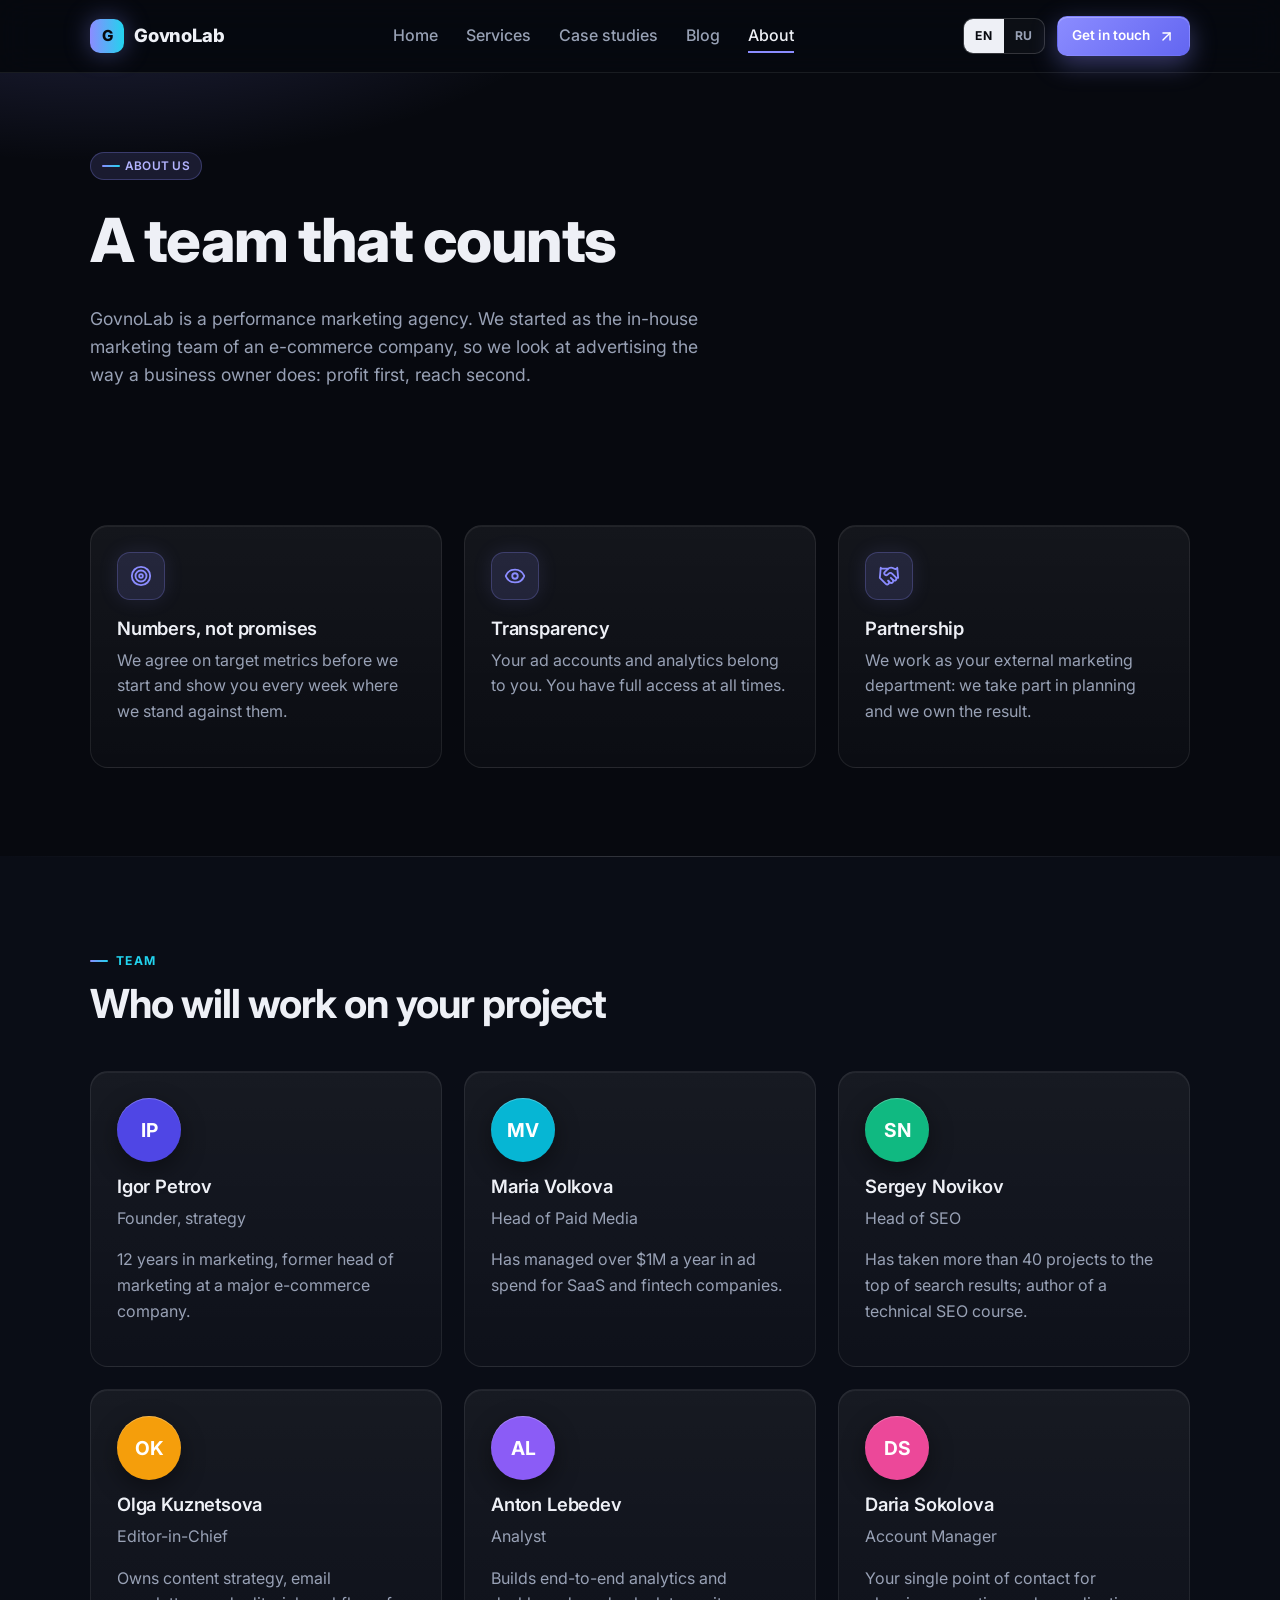
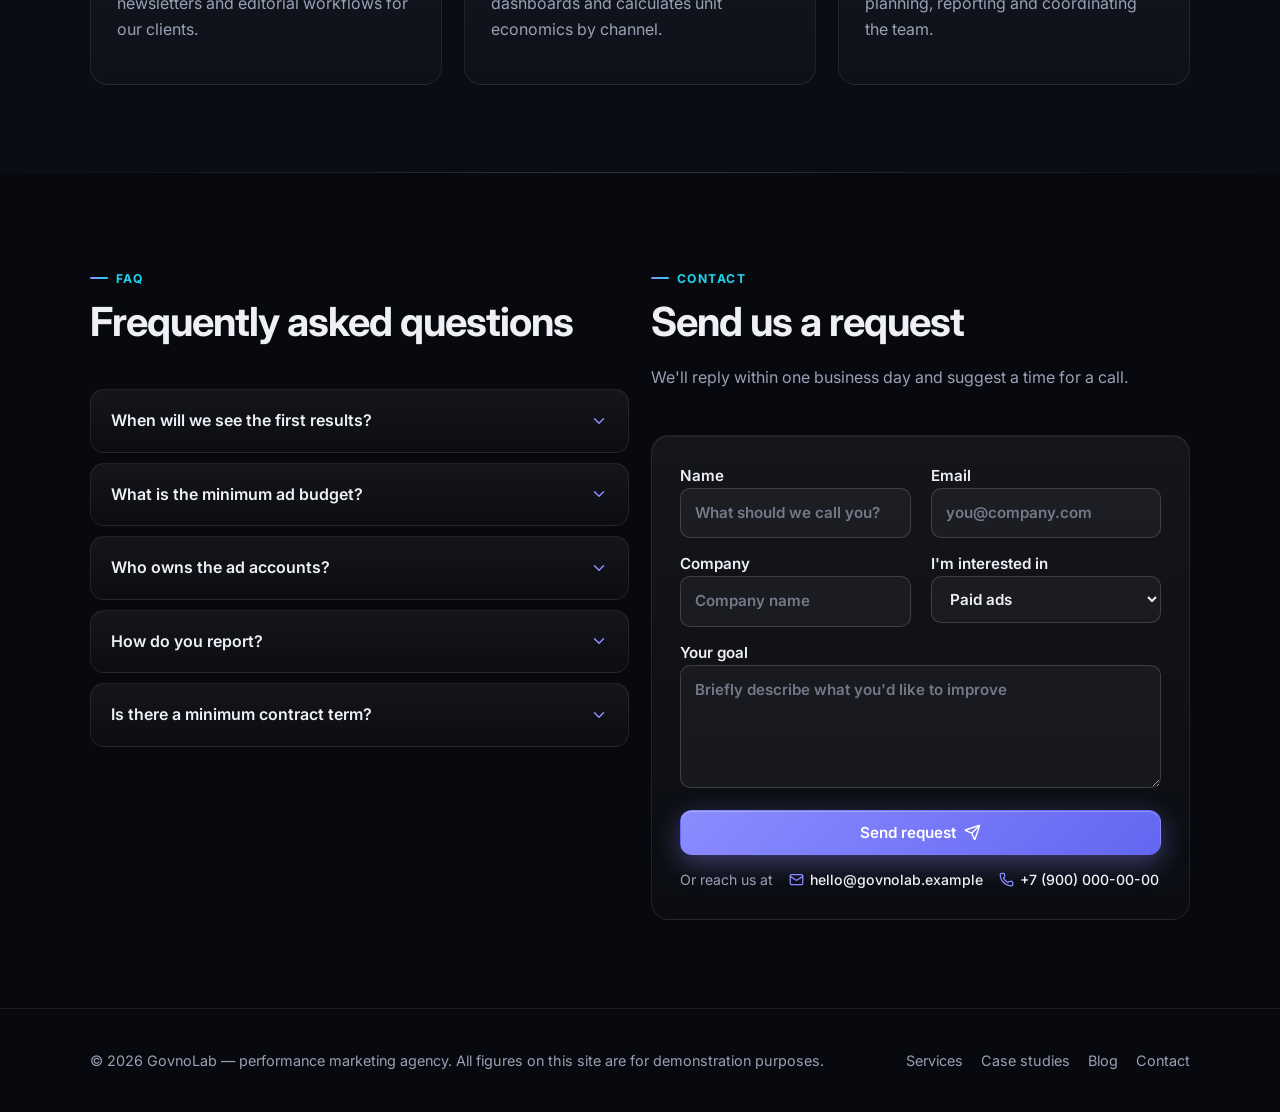
==== commit 4439b013: "Deepen the dark theme, add icons everywhere and bust asset caches Near-black background with glass c" ====
--- a/about.html
+++ b/about.html
@@ -5,11 +5,12 @@
   <meta name="viewport" content="width=device-width, initial-scale=1.0">
   <title data-i18n="about.meta.title">About Us & Contact — GovnoLab</title>
   <meta name="description" data-i18n-content="about.meta.desc" content="Meet the GovnoLab team, learn how we work, read the FAQ and send us a request.">
-  <meta name="theme-color" content="#0a0e17">
+  <meta name="theme-color" content="#07090f">
+  <meta name="color-scheme" content="dark">
   <link rel="preconnect" href="https://fonts.googleapis.com">
   <link rel="preconnect" href="https://fonts.gstatic.com" crossorigin>
   <link href="https://fonts.googleapis.com/css2?family=Inter:wght@400;500;600;700;800&display=swap" rel="stylesheet">
-  <link rel="stylesheet" href="assets/css/style.css">
+  <link rel="stylesheet" href="assets/css/style.css?v=6">
 </head>
 <body>
 <header class="header">
@@ -27,7 +28,7 @@
         <button type="button" data-lang="en">EN</button>
         <button type="button" data-lang="ru">RU</button>
       </div>
-      <a href="about.html#contact" class="btn btn-primary btn-sm" data-i18n="nav.cta">Get in touch</a>
+      <a href="about.html#contact" class="btn btn-primary btn-sm"><span data-i18n="nav.cta">Get in touch</span><span data-icon="arrow-up-right"></span></a>
       <button class="burger" aria-label="Menu" data-i18n-aria-label="nav.menu"><span data-icon="menu"></span></button>
     </div>
   </div>
@@ -76,11 +77,11 @@
           <span class="eyebrow" data-i18n="about.faq.eyebrow">FAQ</span>
           <h2 data-i18n="about.faq.title">Frequently asked questions</h2>
         </div>
-        <div class="faq-item"><button class="faq-q" data-i18n="about.faq.q1">When will we see the first results?</button><div class="faq-a" data-i18n="about.faq.a1">Paid ads bring the first leads within 2–3 weeks of launch. SEO and content are long-term channels: sustained growth becomes visible within 3–5 months.</div></div>
-        <div class="faq-item"><button class="faq-q" data-i18n="about.faq.q2">What is the minimum ad budget?</button><div class="faq-a" data-i18n="about.faq.a2">We take on projects with an ad budget of at least $1,000 per month. Below that, there isn't enough data to optimize effectively.</div></div>
-        <div class="faq-item"><button class="faq-q" data-i18n="about.faq.q3">Who owns the ad accounts?</button><div class="faq-a" data-i18n="about.faq.a3">You do, always. We work inside your accounts, and when our engagement ends, all history and settings stay with you.</div></div>
-        <div class="faq-item"><button class="faq-q" data-i18n="about.faq.q4">How do you report?</button><div class="faq-a" data-i18n="about.faq.a4">A weekly report on key metrics, plus a monthly review meeting where we go through results and plan the next period. Your dashboard is available online 24/7.</div></div>
-        <div class="faq-item"><button class="faq-q" data-i18n="about.faq.q5">Is there a minimum contract term?</button><div class="faq-a" data-i18n="about.faq.a5">Three months for paid ads and six months for SEO. Anything shorter isn't enough to evaluate results objectively.</div></div>
+        <div class="faq-item"><button class="faq-q"><span data-i18n="about.faq.q1">When will we see the first results?</span><span class="faq-chev" data-icon="chevron-down"></span></button><div class="faq-a" data-i18n="about.faq.a1">Paid ads bring the first leads within 2–3 weeks of launch. SEO and content are long-term channels: sustained growth becomes visible within 3–5 months.</div></div>
+        <div class="faq-item"><button class="faq-q"><span data-i18n="about.faq.q2">What is the minimum ad budget?</span><span class="faq-chev" data-icon="chevron-down"></span></button><div class="faq-a" data-i18n="about.faq.a2">We take on projects with an ad budget of at least $1,000 per month. Below that, there isn't enough data to optimize effectively.</div></div>
+        <div class="faq-item"><button class="faq-q"><span data-i18n="about.faq.q3">Who owns the ad accounts?</span><span class="faq-chev" data-icon="chevron-down"></span></button><div class="faq-a" data-i18n="about.faq.a3">You do, always. We work inside your accounts, and when our engagement ends, all history and settings stay with you.</div></div>
+        <div class="faq-item"><button class="faq-q"><span data-i18n="about.faq.q4">How do you report?</span><span class="faq-chev" data-icon="chevron-down"></span></button><div class="faq-a" data-i18n="about.faq.a4">A weekly report on key metrics, plus a monthly review meeting where we go through results and plan the next period. Your dashboard is available online 24/7.</div></div>
+        <div class="faq-item"><button class="faq-q"><span data-i18n="about.faq.q5">Is there a minimum contract term?</span><span class="faq-chev" data-icon="chevron-down"></span></button><div class="faq-a" data-i18n="about.faq.a5">Three months for paid ads and six months for SEO. Anything shorter isn't enough to evaluate results objectively.</div></div>
       </div>
       <div id="contact">
         <div class="section-head">
@@ -103,8 +104,8 @@
           </div>
           <label><span data-i18n="about.form.task">Your goal</span><textarea name="message" rows="4" placeholder="Briefly describe what you'd like to improve" data-i18n-placeholder="about.form.task.ph"></textarea></label>
           <div class="form-note"></div>
-          <button type="submit" class="btn btn-primary" data-i18n="about.form.submit">Send request</button>
-          <p class="muted" style="font-size:.85rem;margin:0" data-i18n="about.form.or">Or reach us at hello@govnolab.example · +7 (900) 000-00-00</p>
+          <button type="submit" class="btn btn-primary"><span data-i18n="about.form.submit">Send request</span><span data-icon="send"></span></button>
+          <div class="contact-line"><span data-i18n="about.form.or">Or reach us at</span><a class="contact-item" href="mailto:hello@govnolab.example"><span data-icon="mail"></span>hello@govnolab.example</a><a class="contact-item" href="tel:+79000000000"><span data-icon="phone"></span>+7 (900) 000-00-00</a></div>
         </form>
       </div>
     </div>
@@ -122,9 +123,9 @@
     </ul>
   </div>
 </footer>
-<script src="assets/js/icons.js"></script>
-<script src="assets/js/data.js"></script>
-<script src="assets/js/i18n.js"></script>
-<script src="assets/js/main.js"></script>
+<script src="assets/js/icons.js?v=6"></script>
+<script src="assets/js/data.js?v=6"></script>
+<script src="assets/js/i18n.js?v=6"></script>
+<script src="assets/js/main.js?v=6"></script>
 </body>
 </html>
--- a/assets/css/style.css
+++ b/assets/css/style.css
@@ -1,30 +1,32 @@
 /* ============================================================
    GovnoLab — dark theme
-   Colors and sizes live in :root; change them here, not inline.
+   Colors, radii and shadows live in :root. Change them here.
    ============================================================ */
 :root {
   color-scheme: dark;
-  --bg: #0a0e17;
-  --bg-soft: #0e1420;
-  --card: #121a2b;
-  --card-2: #172136;
-  --text: #e9edf5;
-  --muted: #9aa4b8;
+  --bg: #07090f;
+  --bg-soft: #0a0d16;
+  --card: #0f131d;
+  --card-2: #141a27;
+  --glass: linear-gradient(180deg, rgba(255, 255, 255, .055), rgba(255, 255, 255, .02));
+  --text: #eef0f6;
+  --muted: #98a1b5;
   --line: rgba(255, 255, 255, .08);
   --line-strong: rgba(255, 255, 255, .16);
-  --accent: #7c83ff;
+  --accent: #8b8cff;
   --accent-2: #22d3ee;
-  --accent-soft: rgba(124, 131, 255, .14);
-  --accent-glow: rgba(124, 131, 255, .35);
+  --accent-soft: rgba(139, 140, 255, .14);
+  --accent-glow: rgba(139, 140, 255, .38);
+  --grad: linear-gradient(90deg, #8b8cff 0%, #22d3ee 100%);
   --ok: #34d399;
   --danger: #f87171;
-  --radius: 16px;
-  --shadow: 0 20px 50px rgba(0, 0, 0, .45);
+  --radius: 18px;
+  --shadow: 0 24px 60px rgba(0, 0, 0, .55);
   --max: 1140px;
 }
 
 * { box-sizing: border-box; }
-html { scroll-behavior: smooth; }
+html { scroll-behavior: smooth; background: var(--bg); }
 body {
   margin: 0;
   font-family: "Inter", system-ui, -apple-system, "Segoe UI", Roboto, sans-serif;
@@ -35,41 +37,49 @@
 }
 img { max-width: 100%; display: block; }
 a { color: inherit; text-decoration: none; }
-h1, h2, h3, h4 { line-height: 1.15; margin: 0 0 .5em; letter-spacing: -.02em; }
-h1 { font-size: clamp(2.2rem, 5vw, 3.6rem); font-weight: 800; }
-h2 { font-size: clamp(1.6rem, 3.5vw, 2.4rem); font-weight: 700; }
-h3 { font-size: 1.15rem; font-weight: 600; }
+h1, h2, h3, h4 { line-height: 1.12; margin: 0 0 .5em; letter-spacing: -.025em; }
+h1 { font-size: clamp(2.3rem, 5.2vw, 3.8rem); font-weight: 800; }
+h2 { font-size: clamp(1.7rem, 3.6vw, 2.5rem); font-weight: 700; }
+h3 { font-size: 1.15rem; font-weight: 600; letter-spacing: -.01em; }
 p { margin: 0 0 1em; }
 ul { padding-left: 20px; }
 li { margin-bottom: 4px; }
 ::selection { background: var(--accent); color: #fff; }
 .muted { color: var(--muted); }
 .container { max-width: var(--max); margin: 0 auto; padding: 0 20px; }
-.section { padding: 80px 0; }
-.section.soft { background: var(--bg-soft); border-top: 1px solid var(--line); border-bottom: 1px solid var(--line); }
-.section-head { max-width: 640px; margin-bottom: 40px; }
+.section { padding: 88px 0; position: relative; }
+.section.soft { background: var(--bg-soft); }
+.section.soft::before, .section.soft::after {
+  content: ""; position: absolute; left: 0; right: 0; height: 1px;
+  background: linear-gradient(90deg, transparent, var(--line-strong), transparent);
+}
+.section.soft::before { top: 0; }
+.section.soft::after { bottom: 0; }
+.section-head { max-width: 640px; margin-bottom: 44px; }
 .eyebrow {
-  display: inline-block; font-size: .78rem; font-weight: 600; letter-spacing: .1em;
-  text-transform: uppercase; color: var(--accent-2); margin-bottom: 10px;
-}
+  display: inline-flex; align-items: center; gap: 8px; font-size: .76rem; font-weight: 700; letter-spacing: .12em;
+  text-transform: uppercase; color: var(--accent-2); margin-bottom: 12px;
+}
+.eyebrow::before { content: ""; width: 18px; height: 2px; background: var(--grad); border-radius: 2px; }
 
 /* ---------- Icons ---------- */
 .ico { width: 1em; height: 1em; display: inline-block; vertical-align: -.125em; flex-shrink: 0; }
 [data-icon] { display: inline-flex; align-items: center; justify-content: center; line-height: 0; }
+.btn .ico, .link .ico { width: 17px; height: 17px; }
 
 /* ---------- Header ---------- */
 .header {
   position: sticky; top: 0; z-index: 50;
-  background: rgba(10, 14, 23, .72); backdrop-filter: blur(14px); -webkit-backdrop-filter: blur(14px);
+  background: rgba(7, 9, 15, .7); backdrop-filter: blur(16px) saturate(140%); -webkit-backdrop-filter: blur(16px) saturate(140%);
   border-bottom: 1px solid var(--line);
 }
-.nav { display: flex; align-items: center; justify-content: space-between; height: 70px; }
+.nav { display: flex; align-items: center; justify-content: space-between; height: 72px; }
 .logo { display: flex; align-items: center; gap: 10px; font-weight: 800; font-size: 1.15rem; letter-spacing: -.01em; }
 .logo-mark {
   width: 34px; height: 34px; border-radius: 10px;
-  background: linear-gradient(135deg, var(--accent), var(--accent-2));
-  display: grid; place-items: center; color: #0a0e17; font-size: .95rem; font-weight: 800;
-  box-shadow: 0 0 24px var(--accent-glow);
+  background: var(--grad);
+  display: grid; place-items: center; color: #07090f; font-size: .95rem; font-weight: 800;
+  box-shadow: 0 0 26px var(--accent-glow);
 }
 .nav-links { display: flex; gap: 28px; list-style: none; margin: 0; padding: 0; }
 .nav-links li { margin: 0; }
@@ -77,12 +87,12 @@
 .nav-links a:hover, .nav-links a.active { color: var(--text); border-color: var(--accent); }
 .nav-right { display: flex; align-items: center; gap: 12px; }
 .burger {
-  display: none; background: none; border: 1px solid var(--line-strong); border-radius: 10px;
+  display: none; background: rgba(255, 255, 255, .04); border: 1px solid var(--line-strong); border-radius: 10px;
   width: 40px; height: 40px; cursor: pointer; color: var(--text); font-size: 1.25rem; place-items: center;
 }
 
 /* Language switcher */
-.lang { display: flex; border: 1px solid var(--line-strong); border-radius: 10px; overflow: hidden; }
+.lang { display: flex; border: 1px solid var(--line-strong); border-radius: 10px; overflow: hidden; background: rgba(255, 255, 255, .03); }
 .lang button {
   border: 0; background: transparent; padding: 7px 11px; font: inherit; font-size: .76rem;
   font-weight: 700; cursor: pointer; color: var(--muted); letter-spacing: .06em; transition: .15s;
@@ -92,40 +102,54 @@
 
 /* ---------- Buttons ---------- */
 .btn {
-  display: inline-flex; align-items: center; gap: 8px;
+  display: inline-flex; align-items: center; justify-content: center; gap: 8px;
   padding: 12px 22px; border-radius: 12px; font-weight: 600; font-size: .95rem;
-  border: 1px solid transparent; cursor: pointer; transition: .2s; font-family: inherit;
-}
-.btn-primary { background: var(--accent); color: #fff; box-shadow: 0 8px 24px var(--accent-glow); }
-.btn-primary:hover { background: #8f95ff; transform: translateY(-1px); box-shadow: 0 12px 32px var(--accent-glow); }
-.btn-ghost { background: transparent; border-color: var(--line-strong); color: var(--text); }
-.btn-ghost:hover { background: rgba(255, 255, 255, .06); border-color: rgba(255, 255, 255, .28); }
+  border: 1px solid transparent; cursor: pointer; transition: .2s; font-family: inherit; white-space: nowrap;
+}
+.btn-primary { background: linear-gradient(135deg, #8b8cff, #6366f1); color: #fff; box-shadow: 0 8px 26px var(--accent-glow), inset 0 1px 0 rgba(255, 255, 255, .25); }
+.btn-primary:hover { transform: translateY(-1px); box-shadow: 0 14px 34px var(--accent-glow), inset 0 1px 0 rgba(255, 255, 255, .3); filter: brightness(1.06); }
+.btn-ghost { background: rgba(255, 255, 255, .03); border-color: var(--line-strong); color: var(--text); }
+.btn-ghost:hover { background: rgba(255, 255, 255, .07); border-color: rgba(255, 255, 255, .3); }
 .btn-sm { padding: 8px 14px; font-size: .85rem; border-radius: 10px; }
+.btn:hover .ico { transform: translateX(2px); }
+.btn .ico { transition: transform .2s; }
+
+/* Links with arrow */
+.link { display: inline-flex; align-items: center; gap: 6px; color: var(--accent); font-weight: 600; font-size: .92rem; }
+.link .ico { transition: transform .2s; }
+.card:hover .link .ico, .link:hover .ico { transform: translateX(3px); }
 
 /* ---------- Hero ---------- */
 .hero {
-  position: relative; padding: 100px 0 80px; overflow: hidden;
+  position: relative; padding: 110px 0 90px; overflow: hidden;
   background:
-    radial-gradient(900px 420px at 12% -10%, rgba(124, 131, 255, .28), transparent 60%),
-    radial-gradient(700px 400px at 92% 0%, rgba(34, 211, 238, .16), transparent 60%);
+    radial-gradient(1000px 460px at 10% -12%, rgba(139, 140, 255, .28), transparent 62%),
+    radial-gradient(800px 420px at 92% -5%, rgba(34, 211, 238, .16), transparent 62%);
 }
 .hero::before {
   content: ""; position: absolute; inset: 0; pointer-events: none;
   background-image:
-    linear-gradient(rgba(255, 255, 255, .045) 1px, transparent 1px),
-    linear-gradient(90deg, rgba(255, 255, 255, .045) 1px, transparent 1px);
+    linear-gradient(rgba(255, 255, 255, .05) 1px, transparent 1px),
+    linear-gradient(90deg, rgba(255, 255, 255, .05) 1px, transparent 1px);
   background-size: 48px 48px;
-  -webkit-mask-image: radial-gradient(ellipse 70% 60% at 50% 0%, #000 30%, transparent 75%);
-          mask-image: radial-gradient(ellipse 70% 60% at 50% 0%, #000 30%, transparent 75%);
+  -webkit-mask-image: radial-gradient(ellipse 70% 60% at 50% 0%, #000 25%, transparent 75%);
+          mask-image: radial-gradient(ellipse 70% 60% at 50% 0%, #000 25%, transparent 75%);
 }
 .hero .container { position: relative; }
 .hero-grid { display: grid; grid-template-columns: 1.2fr 1fr; gap: 50px; align-items: center; }
+.hero h1 em { font-style: normal; background: var(--grad); -webkit-background-clip: text; background-clip: text; color: transparent; }
 .hero p.lead { font-size: 1.2rem; color: var(--muted); max-width: 540px; }
-.hero-actions { display: flex; gap: 12px; flex-wrap: wrap; margin-top: 28px; }
+.hero-actions { display: flex; gap: 12px; flex-wrap: wrap; margin-top: 30px; }
 .hero-card {
-  background: linear-gradient(180deg, var(--card-2), var(--card));
+  position: relative;
+  background: var(--glass); backdrop-filter: blur(10px); -webkit-backdrop-filter: blur(10px);
   border: 1px solid var(--line-strong); border-radius: var(--radius);
-  padding: 26px; box-shadow: var(--shadow);
+  padding: 26px; box-shadow: var(--shadow), inset 0 1px 0 rgba(255, 255, 255, .08);
+}
+.hero-card::before {
+  content: ""; position: absolute; inset: -40%; z-index: -1; pointer-events: none;
+  background: radial-gradient(closest-side, rgba(139, 140, 255, .25), transparent 70%);
+  filter: blur(30px);
 }
 .hero-card h4 { margin-bottom: 16px; font-size: .92rem; color: var(--muted); font-weight: 500; letter-spacing: 0; }
 .bars { display: grid; gap: 14px; }
@@ -134,50 +158,59 @@
 .bar-track { height: 8px; background: rgba(255, 255, 255, .08); border-radius: 99px; overflow: hidden; }
 .bar-fill {
   height: 100%; width: 0; border-radius: 99px; transition: width 1.2s ease;
-  background: linear-gradient(90deg, var(--accent), var(--accent-2));
-  box-shadow: 0 0 12px var(--accent-glow);
+  background: var(--grad); box-shadow: 0 0 14px var(--accent-glow);
 }
 
 /* ---------- Stats ---------- */
 .stats { display: grid; grid-template-columns: repeat(4, 1fr); gap: 20px; }
-.stat { background: var(--card); border: 1px solid var(--line); border-radius: var(--radius); padding: 26px; }
+.stat {
+  display: flex; gap: 16px; align-items: flex-start;
+  background: var(--glass); border: 1px solid var(--line); border-radius: var(--radius); padding: 24px;
+  box-shadow: inset 0 1px 0 rgba(255, 255, 255, .06);
+}
+.stat .s-icon {
+  width: 44px; height: 44px; border-radius: 12px; flex-shrink: 0;
+  background: var(--accent-soft); color: var(--accent); border: 1px solid rgba(139, 140, 255, .25);
+}
+.stat .s-icon .ico { width: 20px; height: 20px; }
 .stat .num {
-  font-size: 2.2rem; font-weight: 800; letter-spacing: -.03em; line-height: 1.1;
-  background: linear-gradient(90deg, var(--accent), var(--accent-2));
-  -webkit-background-clip: text; background-clip: text; color: transparent;
-}
-.stat .label { color: var(--muted); font-size: .95rem; margin-top: 6px; }
+  font-size: 2rem; font-weight: 800; letter-spacing: -.03em; line-height: 1.1;
+  background: var(--grad); -webkit-background-clip: text; background-clip: text; color: transparent;
+}
+.stat .label { color: var(--muted); font-size: .92rem; margin-top: 6px; }
 
 /* ---------- Cards ---------- */
 .grid { display: grid; gap: 22px; }
 .grid-3 { grid-template-columns: repeat(3, 1fr); }
 .grid-2 { grid-template-columns: repeat(2, 1fr); }
 .card {
-  position: relative; background: var(--card); border: 1px solid var(--line); border-radius: var(--radius);
+  position: relative; background: var(--glass); border: 1px solid var(--line); border-radius: var(--radius);
   padding: 26px; transition: .25s; display: flex; flex-direction: column;
-}
-.card:hover { transform: translateY(-3px); box-shadow: var(--shadow); border-color: var(--line-strong); background: var(--card-2); }
+  box-shadow: inset 0 1px 0 rgba(255, 255, 255, .06);
+}
+.card:hover { transform: translateY(-4px); box-shadow: var(--shadow), inset 0 1px 0 rgba(255, 255, 255, .1); border-color: rgba(139, 140, 255, .4); }
 .card .icon {
-  width: 48px; height: 48px; border-radius: 12px; background: var(--accent-soft); color: var(--accent);
-  display: grid; place-items: center; margin-bottom: 18px; border: 1px solid rgba(124, 131, 255, .25);
+  width: 48px; height: 48px; border-radius: 13px; background: var(--accent-soft); color: var(--accent);
+  display: grid; place-items: center; margin-bottom: 18px; border: 1px solid rgba(139, 140, 255, .25);
+  box-shadow: 0 0 20px rgba(139, 140, 255, .12);
 }
 .card .icon .ico { width: 22px; height: 22px; }
 .card p { color: var(--muted); flex: 1; }
-.card .link { color: var(--accent); font-weight: 600; font-size: .92rem; }
 .tag {
-  display: inline-block; padding: 4px 11px; border-radius: 99px; font-size: .74rem; letter-spacing: .02em;
-  font-weight: 600; background: var(--accent-soft); color: #a5aaff; border: 1px solid rgba(124, 131, 255, .25);
-}
+  display: inline-flex; align-items: center; gap: 5px; padding: 4px 11px; border-radius: 99px; font-size: .74rem; letter-spacing: .02em;
+  font-weight: 600; background: var(--accent-soft); color: #b3b4ff; border: 1px solid rgba(139, 140, 255, .28);
+}
+.tag .ico { width: 12px; height: 12px; }
 
 /* ---------- Tabs ---------- */
-.tabs { display: flex; gap: 8px; flex-wrap: wrap; margin-bottom: 28px; }
+.tabs { display: flex; gap: 8px; flex-wrap: wrap; margin-bottom: 30px; }
 .tab {
   display: inline-flex; align-items: center; gap: 7px;
   padding: 9px 16px; border-radius: 99px; border: 1px solid var(--line-strong);
-  background: transparent; color: var(--muted); cursor: pointer; font-weight: 500; font-family: inherit; font-size: .9rem; transition: .15s;
+  background: rgba(255, 255, 255, .03); color: var(--muted); cursor: pointer; font-weight: 500; font-family: inherit; font-size: .9rem; transition: .15s;
 }
 .tab:hover { color: var(--text); border-color: rgba(255, 255, 255, .3); }
-.tab.active { background: var(--accent); color: #fff; border-color: var(--accent); box-shadow: 0 6px 18px var(--accent-glow); }
+.tab.active { background: linear-gradient(135deg, #8b8cff, #6366f1); color: #fff; border-color: transparent; box-shadow: 0 6px 20px var(--accent-glow); }
 .tab .ico { width: 16px; height: 16px; }
 .tab-panel { display: none; }
 .tab-panel.active { display: block; animation: fade .3s; }
@@ -186,7 +219,7 @@
 /* ---------- Table ---------- */
 .table { width: 100%; border-collapse: collapse; background: var(--card); border-radius: var(--radius); overflow: hidden; border: 1px solid var(--line); }
 .table th, .table td { padding: 14px 16px; text-align: left; border-bottom: 1px solid var(--line); }
-.table th { background: rgba(255, 255, 255, .03); font-size: .78rem; text-transform: uppercase; letter-spacing: .08em; color: var(--muted); font-weight: 600; }
+.table th { background: rgba(255, 255, 255, .03); font-size: .76rem; text-transform: uppercase; letter-spacing: .08em; color: var(--muted); font-weight: 600; }
 .table tr:last-child td { border-bottom: 0; }
 .table .price { font-weight: 700; color: var(--accent-2); }
 
@@ -196,16 +229,16 @@
   height: 150px; border-radius: 12px; margin-bottom: 18px; color: #fff;
   display: grid; place-items: center; position: relative; overflow: hidden;
 }
-.case-card .cover::after { content: ""; position: absolute; inset: 0; background: linear-gradient(180deg, transparent 40%, rgba(10, 14, 23, .35)); }
-.case-card .cover .ico { width: 56px; height: 56px; stroke-width: 1.5; position: relative; z-index: 1; filter: drop-shadow(0 6px 16px rgba(0, 0, 0, .35)); }
+.case-card .cover::after { content: ""; position: absolute; inset: 0; background: linear-gradient(180deg, transparent 35%, rgba(7, 9, 15, .45)); }
+.case-card .cover .ico { width: 56px; height: 56px; stroke-width: 1.5; position: relative; z-index: 1; filter: drop-shadow(0 6px 16px rgba(0, 0, 0, .4)); }
 .case-metrics { display: flex; gap: 18px; margin-top: 16px; }
 .case-metrics div { font-size: .82rem; color: var(--muted); }
 .case-metrics strong { display: block; font-size: 1.25rem; color: var(--ok); letter-spacing: -.01em; }
 
 /* ---------- Modal ---------- */
-.modal { position: fixed; inset: 0; background: rgba(3, 6, 12, .72); backdrop-filter: blur(6px); display: none; z-index: 100; padding: 20px; overflow: auto; }
+.modal { position: fixed; inset: 0; background: rgba(3, 5, 10, .6); backdrop-filter: blur(6px); display: none; z-index: 100; padding: 20px; overflow: auto; }
 .modal.open { display: grid; place-items: center; }
-.modal-box { background: var(--card); border: 1px solid var(--line-strong); border-radius: var(--radius); max-width: 640px; width: 100%; padding: 34px; position: relative; animation: fade .25s; box-shadow: var(--shadow); }
+.modal-box { background: linear-gradient(180deg, #1a2032, #131826); border: 1px solid rgba(255, 255, 255, .22); border-radius: var(--radius); max-width: 640px; width: 100%; padding: 34px; position: relative; animation: fade .25s; box-shadow: var(--shadow), inset 0 1px 0 rgba(255, 255, 255, .1); }
 .modal-close {
   position: absolute; top: 14px; right: 14px; border: 1px solid var(--line); background: rgba(255, 255, 255, .06);
   width: 36px; height: 36px; border-radius: 50%; cursor: pointer; color: var(--text); display: grid; place-items: center;
@@ -225,7 +258,7 @@
 .search:focus { outline: none; border-color: var(--accent); box-shadow: 0 0 0 3px var(--accent-soft); }
 .post-meta { font-size: .85rem; color: var(--muted); margin-bottom: 10px; display: flex; gap: 10px; align-items: center; flex-wrap: wrap; }
 .article { max-width: 760px; margin: 0 auto; }
-.article h1 { margin-bottom: 12px; }
+.article h1 { margin: 12px 0; }
 .article .body p { font-size: 1.08rem; }
 .article .body h2 { margin-top: 32px; font-size: 1.5rem; }
 .article .body strong { color: var(--accent-2); }
@@ -233,14 +266,15 @@
 .empty { color: var(--muted); padding: 30px; text-align: center; grid-column: 1 / -1; }
 
 /* ---------- Team ---------- */
-.avatar { width: 64px; height: 64px; border-radius: 50%; display: grid; place-items: center; color: #fff; font-weight: 700; font-size: 1.2rem; margin-bottom: 14px; box-shadow: 0 8px 20px rgba(0, 0, 0, .35); }
+.avatar { width: 64px; height: 64px; border-radius: 50%; display: grid; place-items: center; color: #fff; font-weight: 700; font-size: 1.2rem; margin-bottom: 14px; box-shadow: 0 8px 24px rgba(0, 0, 0, .4), inset 0 1px 0 rgba(255, 255, 255, .25); }
 
 /* ---------- FAQ ---------- */
-.faq-item { border: 1px solid var(--line); border-radius: 12px; background: var(--card); margin-bottom: 10px; overflow: hidden; transition: .2s; }
-.faq-item.open { border-color: var(--line-strong); }
+.faq-item { border: 1px solid var(--line); border-radius: 14px; background: var(--glass); margin-bottom: 10px; overflow: hidden; transition: .2s; }
+.faq-item.open { border-color: rgba(139, 140, 255, .4); }
 .faq-q { width: 100%; text-align: left; background: none; border: 0; padding: 18px 20px; font: inherit; font-weight: 600; color: var(--text); cursor: pointer; display: flex; justify-content: space-between; align-items: center; gap: 16px; }
-.faq-q::after { content: "+"; font-size: 1.3rem; color: var(--accent); transition: .2s; flex-shrink: 0; }
-.faq-item.open .faq-q::after { transform: rotate(45deg); }
+.faq-chev { color: var(--accent); transition: transform .25s; flex-shrink: 0; }
+.faq-chev .ico { width: 18px; height: 18px; }
+.faq-item.open .faq-chev { transform: rotate(180deg); }
 .faq-a { display: none; padding: 0 20px 18px; color: var(--muted); }
 .faq-item.open .faq-a { display: block; }
 
@@ -251,46 +285,54 @@
   width: 100%; padding: 12px 14px; border: 1px solid var(--line-strong); border-radius: 10px;
   font: inherit; background: rgba(255, 255, 255, .04); color: var(--text); transition: .15s;
 }
-.form input::placeholder, .form textarea::placeholder { color: rgba(154, 164, 184, .7); }
+.form input::placeholder, .form textarea::placeholder { color: rgba(152, 161, 181, .7); }
 .form input:focus, .form textarea:focus, .form select:focus { outline: none; border-color: var(--accent); box-shadow: 0 0 0 3px var(--accent-soft); }
-.form select option { background: var(--card); }
+.form select option { background: var(--card-2); }
 .form .row { display: grid; grid-template-columns: 1fr 1fr; gap: 14px; }
 .form-note { font-size: .9rem; padding: 12px 14px; border-radius: 10px; display: none; }
 .form-note.ok { display: block; background: rgba(52, 211, 153, .14); color: #6ee7b7; border: 1px solid rgba(52, 211, 153, .3); }
 .form-note.err { display: block; background: rgba(248, 113, 113, .14); color: #fca5a5; border: 1px solid rgba(248, 113, 113, .3); }
+.contact-line { display: flex; flex-wrap: wrap; gap: 8px 16px; align-items: center; font-size: .88rem; color: var(--muted); }
+.contact-item { display: inline-flex; align-items: center; gap: 6px; color: var(--text); font-weight: 500; }
+.contact-item .ico { width: 15px; height: 15px; color: var(--accent); }
+.contact-item:hover { color: var(--accent); }
 
 /* ---------- Calculator ---------- */
-.calc { background: var(--card); border: 1px solid var(--line); border-radius: var(--radius); padding: 28px; }
+.calc { background: var(--glass); border: 1px solid var(--line); border-radius: var(--radius); padding: 28px; box-shadow: inset 0 1px 0 rgba(255, 255, 255, .06); }
 .calc .row { display: grid; grid-template-columns: 1fr 1fr; gap: 20px; }
 .calc label { display: block; font-size: .95rem; }
 .calc label strong { color: var(--text); }
 .calc input[type=range] { width: 100%; accent-color: var(--accent); margin-top: 8px; }
-.calc-result { margin-top: 22px; padding: 18px 20px; border-radius: 12px; background: var(--accent-soft); border: 1px solid rgba(124, 131, 255, .25); display: flex; justify-content: space-between; align-items: center; gap: 16px; flex-wrap: wrap; }
+.calc-result { margin-top: 22px; padding: 18px 20px; border-radius: 12px; background: var(--accent-soft); border: 1px solid rgba(139, 140, 255, .28); display: flex; justify-content: space-between; align-items: center; gap: 16px; flex-wrap: wrap; }
 .calc-result strong { font-size: 1.4rem; color: var(--text); letter-spacing: -.01em; }
 .calc-result .muted strong { font-size: 1.15rem; }
 
 /* ---------- Testimonials ---------- */
-.quote { background: var(--card); border: 1px solid var(--line); border-radius: var(--radius); padding: 26px; }
-.quote p { font-style: italic; color: var(--text); }
+.quote { position: relative; background: var(--glass); border: 1px solid var(--line); border-radius: var(--radius); padding: 30px 26px 26px; box-shadow: inset 0 1px 0 rgba(255, 255, 255, .06); }
+.quote::before { content: "“"; position: absolute; top: 6px; left: 18px; font-size: 4rem; line-height: 1; font-family: Georgia, serif; color: var(--accent); opacity: .35; }
+.quote p { font-style: italic; color: var(--text); position: relative; }
 .quote .who { display: flex; gap: 12px; align-items: center; font-size: .9rem; }
 .quote .who small { display: block; color: var(--muted); }
 
 /* ---------- CTA ---------- */
 .cta {
-  position: relative; overflow: hidden; border-radius: 22px; padding: 60px 40px; text-align: center; color: #fff;
-  background: linear-gradient(135deg, #4f46e5 0%, #7c3aed 60%, #9333ea 100%);
-  border: 1px solid rgba(255, 255, 255, .14);
-  box-shadow: 0 30px 80px rgba(79, 70, 229, .35);
+  position: relative; overflow: hidden; border-radius: 24px; padding: 64px 40px; text-align: center; color: #fff;
+  background: linear-gradient(135deg, #4f46e5 0%, #7c3aed 55%, #9333ea 100%);
+  border: 1px solid rgba(255, 255, 255, .16);
+  box-shadow: 0 30px 90px rgba(99, 102, 241, .35);
 }
 .cta::before {
   content: ""; position: absolute; inset: 0; pointer-events: none;
-  background: radial-gradient(600px 300px at 50% 120%, rgba(34, 211, 238, .35), transparent 70%);
+  background:
+    radial-gradient(600px 300px at 50% 120%, rgba(34, 211, 238, .4), transparent 70%),
+    linear-gradient(rgba(255, 255, 255, .06) 1px, transparent 1px), linear-gradient(90deg, rgba(255, 255, 255, .06) 1px, transparent 1px);
+  background-size: auto, 40px 40px, 40px 40px;
 }
 .cta > * { position: relative; }
 .cta h2 { color: #fff; }
-.cta p { color: rgba(255, 255, 255, .85); max-width: 560px; margin: 0 auto 24px; }
+.cta p { color: rgba(255, 255, 255, .85); max-width: 560px; margin: 0 auto 26px; }
 .cta .btn-primary { background: #fff; color: #4f46e5; box-shadow: 0 10px 30px rgba(0, 0, 0, .25); }
-.cta .btn-primary:hover { background: #f1f2ff; }
+.cta .btn-primary:hover { background: #f1f2ff; filter: none; }
 
 /* ---------- Footer ---------- */
 .footer { border-top: 1px solid var(--line); padding: 40px 0; color: var(--muted); font-size: .9rem; }
@@ -301,8 +343,8 @@
 
 /* ---------- Page hero ---------- */
 .page-hero {
-  padding: 70px 0 30px;
-  background: radial-gradient(700px 300px at 10% -20%, rgba(124, 131, 255, .2), transparent 60%);
+  padding: 76px 0 30px;
+  background: radial-gradient(800px 320px at 8% -30%, rgba(139, 140, 255, .22), transparent 62%);
 }
 .page-hero p { max-width: 620px; color: var(--muted); font-size: 1.1rem; }
 
@@ -313,14 +355,14 @@
 @media (max-width: 700px) {
   .hero-grid, .grid-3, .grid-2, .stats, .form .row, .calc .row, .modal-metrics { grid-template-columns: 1fr; }
   .nav-links {
-    display: none; position: absolute; top: 70px; left: 0; right: 0;
+    display: none; position: absolute; top: 72px; left: 0; right: 0;
     flex-direction: column; gap: 0; background: var(--bg-soft); border-bottom: 1px solid var(--line); padding: 10px 20px;
   }
   .nav-links.open { display: flex; }
   .nav-links li a { display: block; padding: 12px 0; }
   .burger { display: grid; }
   .nav .btn { display: none; }
-  .section { padding: 56px 0; }
-  .hero { padding: 56px 0; }
-  .cta { padding: 44px 20px; }
-}
+  .section { padding: 60px 0; }
+  .hero { padding: 60px 0; }
+  .cta { padding: 46px 20px; }
+}
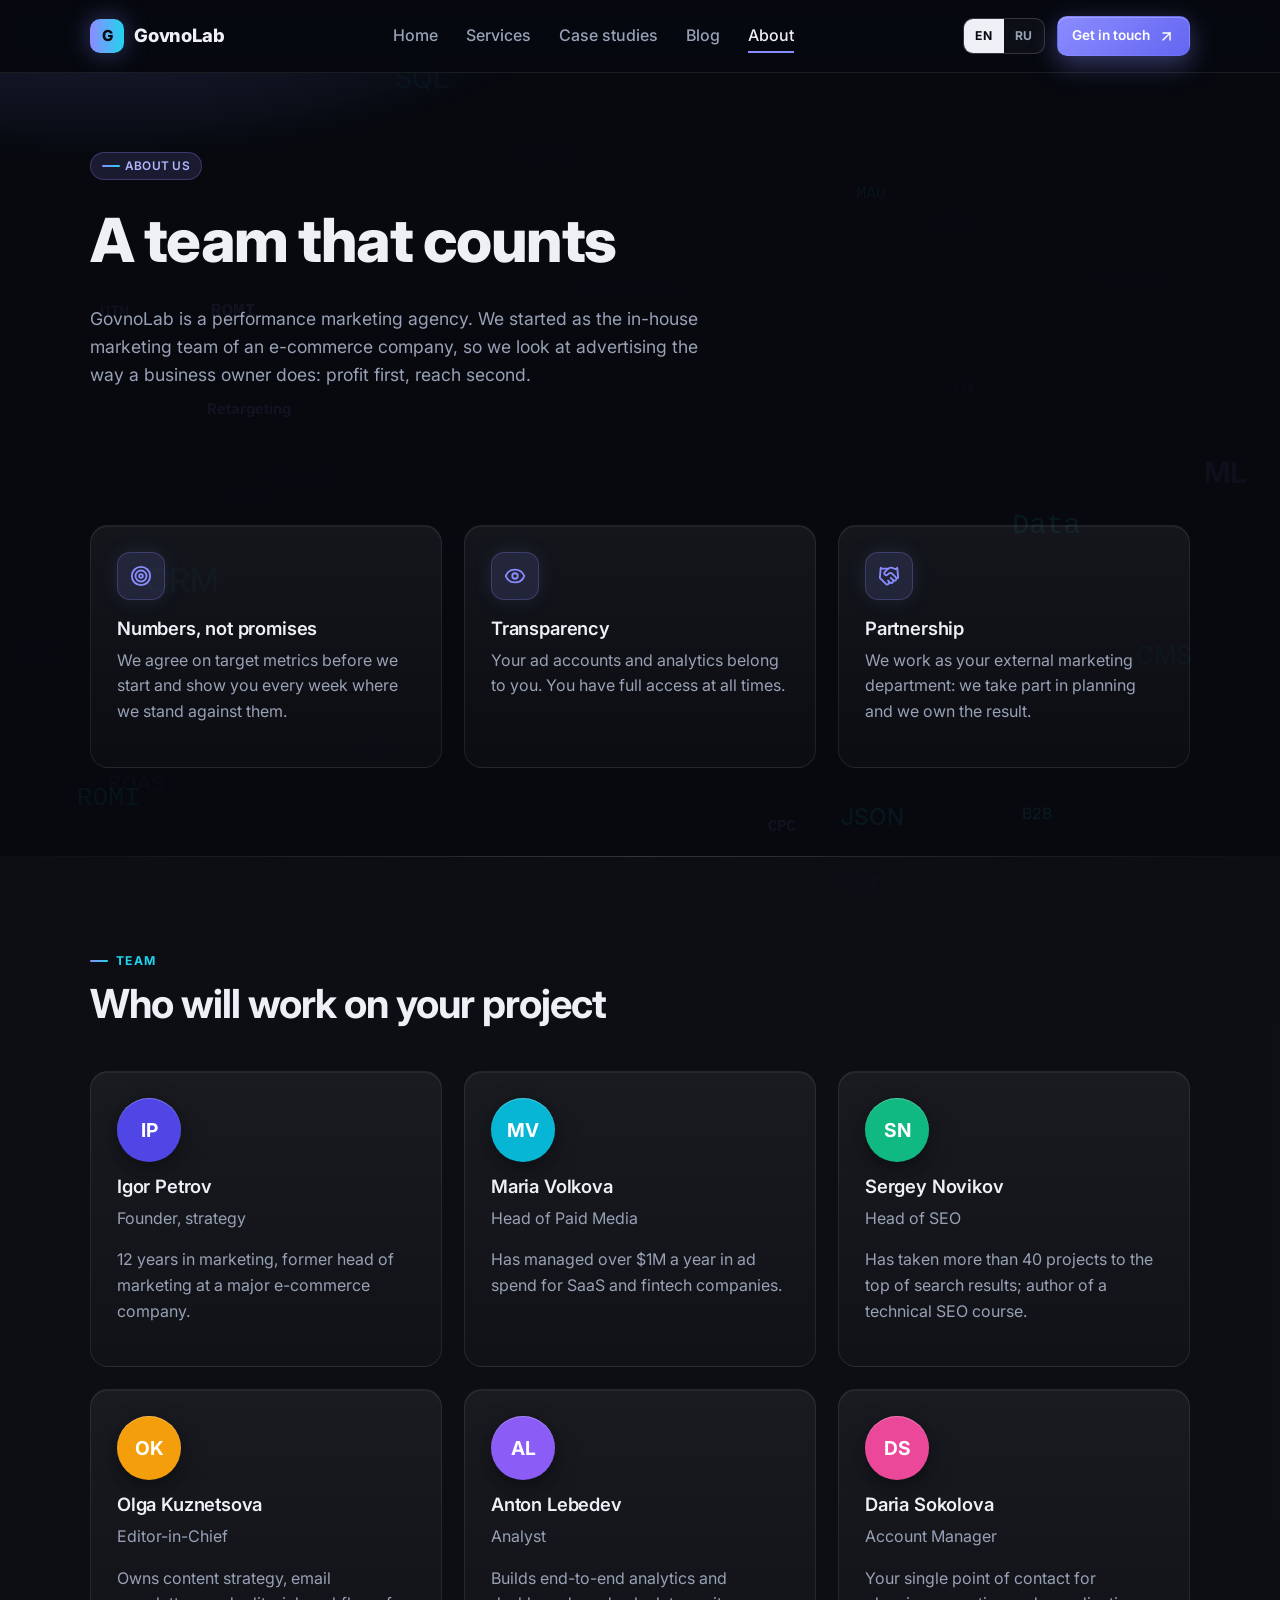
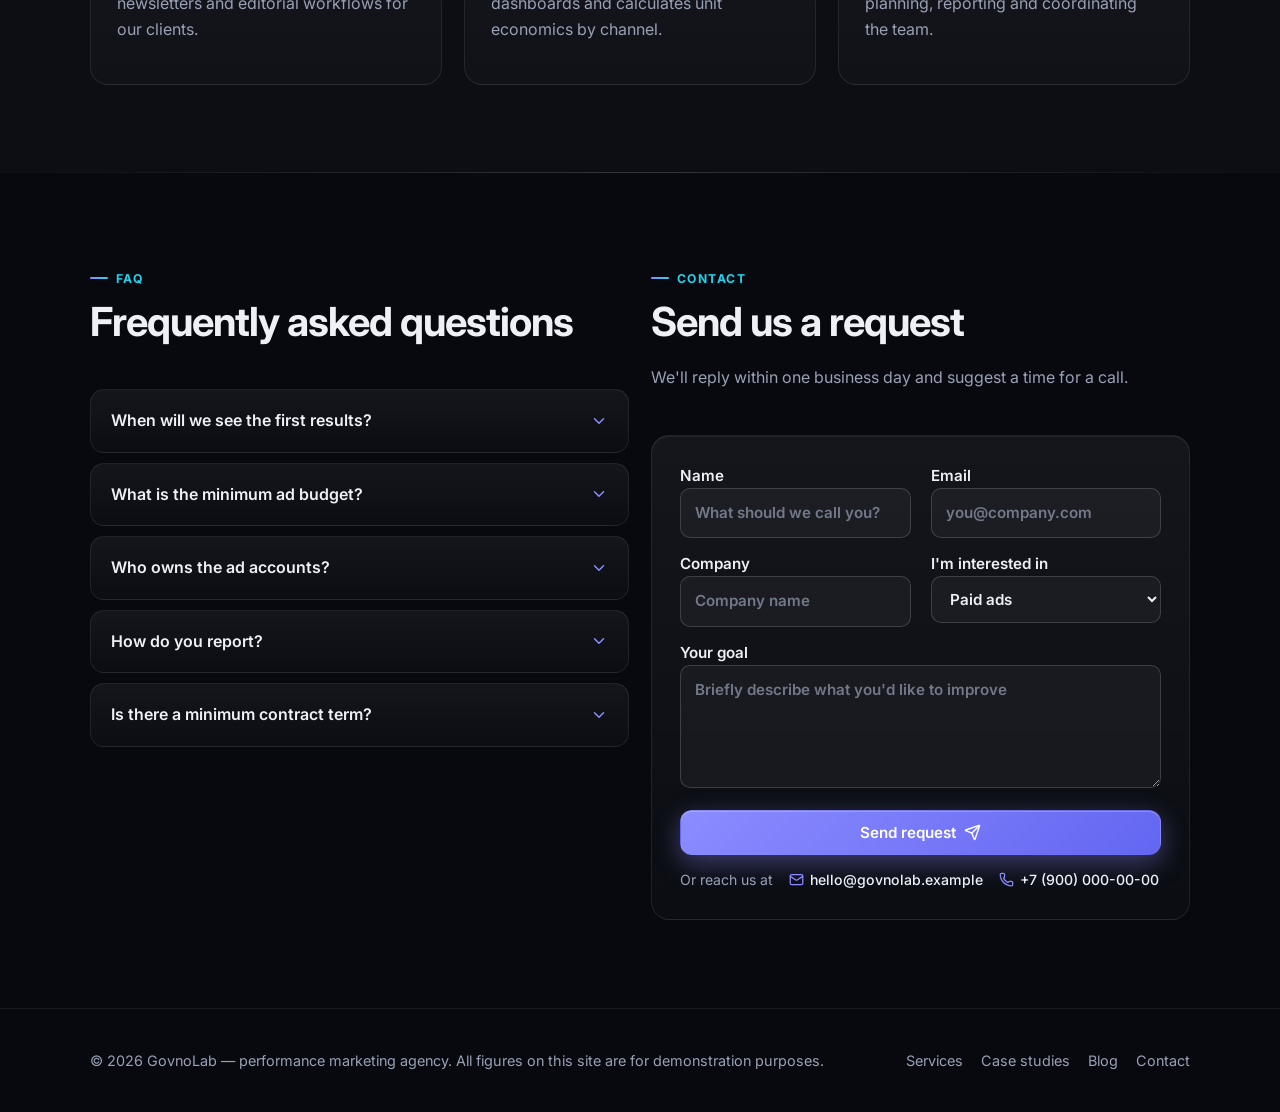
==== commit 8ec3aa31: "Add ambient backdrop of drifting marketing and tech terms A fixed canvas behind the content draws fa" ====
--- a/about.html
+++ b/about.html
@@ -10,7 +10,7 @@
   <link rel="preconnect" href="https://fonts.googleapis.com">
   <link rel="preconnect" href="https://fonts.gstatic.com" crossorigin>
   <link href="https://fonts.googleapis.com/css2?family=Inter:wght@400;500;600;700;800&display=swap" rel="stylesheet">
-  <link rel="stylesheet" href="assets/css/style.css?v=6">
+  <link rel="stylesheet" href="assets/css/style.css?v=7">
 </head>
 <body>
 <header class="header">
@@ -123,9 +123,10 @@
     </ul>
   </div>
 </footer>
-<script src="assets/js/icons.js?v=6"></script>
-<script src="assets/js/data.js?v=6"></script>
-<script src="assets/js/i18n.js?v=6"></script>
-<script src="assets/js/main.js?v=6"></script>
+<script src="assets/js/backdrop.js?v=7"></script>
+<script src="assets/js/icons.js?v=7"></script>
+<script src="assets/js/data.js?v=7"></script>
+<script src="assets/js/i18n.js?v=7"></script>
+<script src="assets/js/main.js?v=7"></script>
 </body>
 </html>
--- a/assets/css/style.css
+++ b/assets/css/style.css
@@ -31,7 +31,7 @@
   margin: 0;
   font-family: "Inter", system-ui, -apple-system, "Segoe UI", Roboto, sans-serif;
   color: var(--text);
-  background: var(--bg);
+  background: transparent; /* the page background lives on <html>; the animated backdrop sits between them */
   line-height: 1.6;
   -webkit-font-smoothing: antialiased;
 }
@@ -48,7 +48,7 @@
 .muted { color: var(--muted); }
 .container { max-width: var(--max); margin: 0 auto; padding: 0 20px; }
 .section { padding: 88px 0; position: relative; }
-.section.soft { background: var(--bg-soft); }
+.section.soft { background: rgba(255, 255, 255, .025); }
 .section.soft::before, .section.soft::after {
   content: ""; position: absolute; left: 0; right: 0; height: 1px;
   background: linear-gradient(90deg, transparent, var(--line-strong), transparent);
@@ -61,6 +61,9 @@
   text-transform: uppercase; color: var(--accent-2); margin-bottom: 12px;
 }
 .eyebrow::before { content: ""; width: 18px; height: 2px; background: var(--grad); border-radius: 2px; }
+
+/* ---------- Ambient backdrop (assets/js/backdrop.js) ---------- */
+.backdrop { position: fixed; inset: 0; z-index: -1; pointer-events: none; }
 
 /* ---------- Icons ---------- */
 .ico { width: 1em; height: 1em; display: inline-block; vertical-align: -.125em; flex-shrink: 0; }
@@ -356,7 +359,7 @@
   .hero-grid, .grid-3, .grid-2, .stats, .form .row, .calc .row, .modal-metrics { grid-template-columns: 1fr; }
   .nav-links {
     display: none; position: absolute; top: 72px; left: 0; right: 0;
-    flex-direction: column; gap: 0; background: var(--bg-soft); border-bottom: 1px solid var(--line); padding: 10px 20px;
+    flex-direction: column; gap: 0; background: #0b0e17; border-bottom: 1px solid var(--line); padding: 10px 20px;
   }
   .nav-links.open { display: flex; }
   .nav-links li a { display: block; padding: 12px 0; }
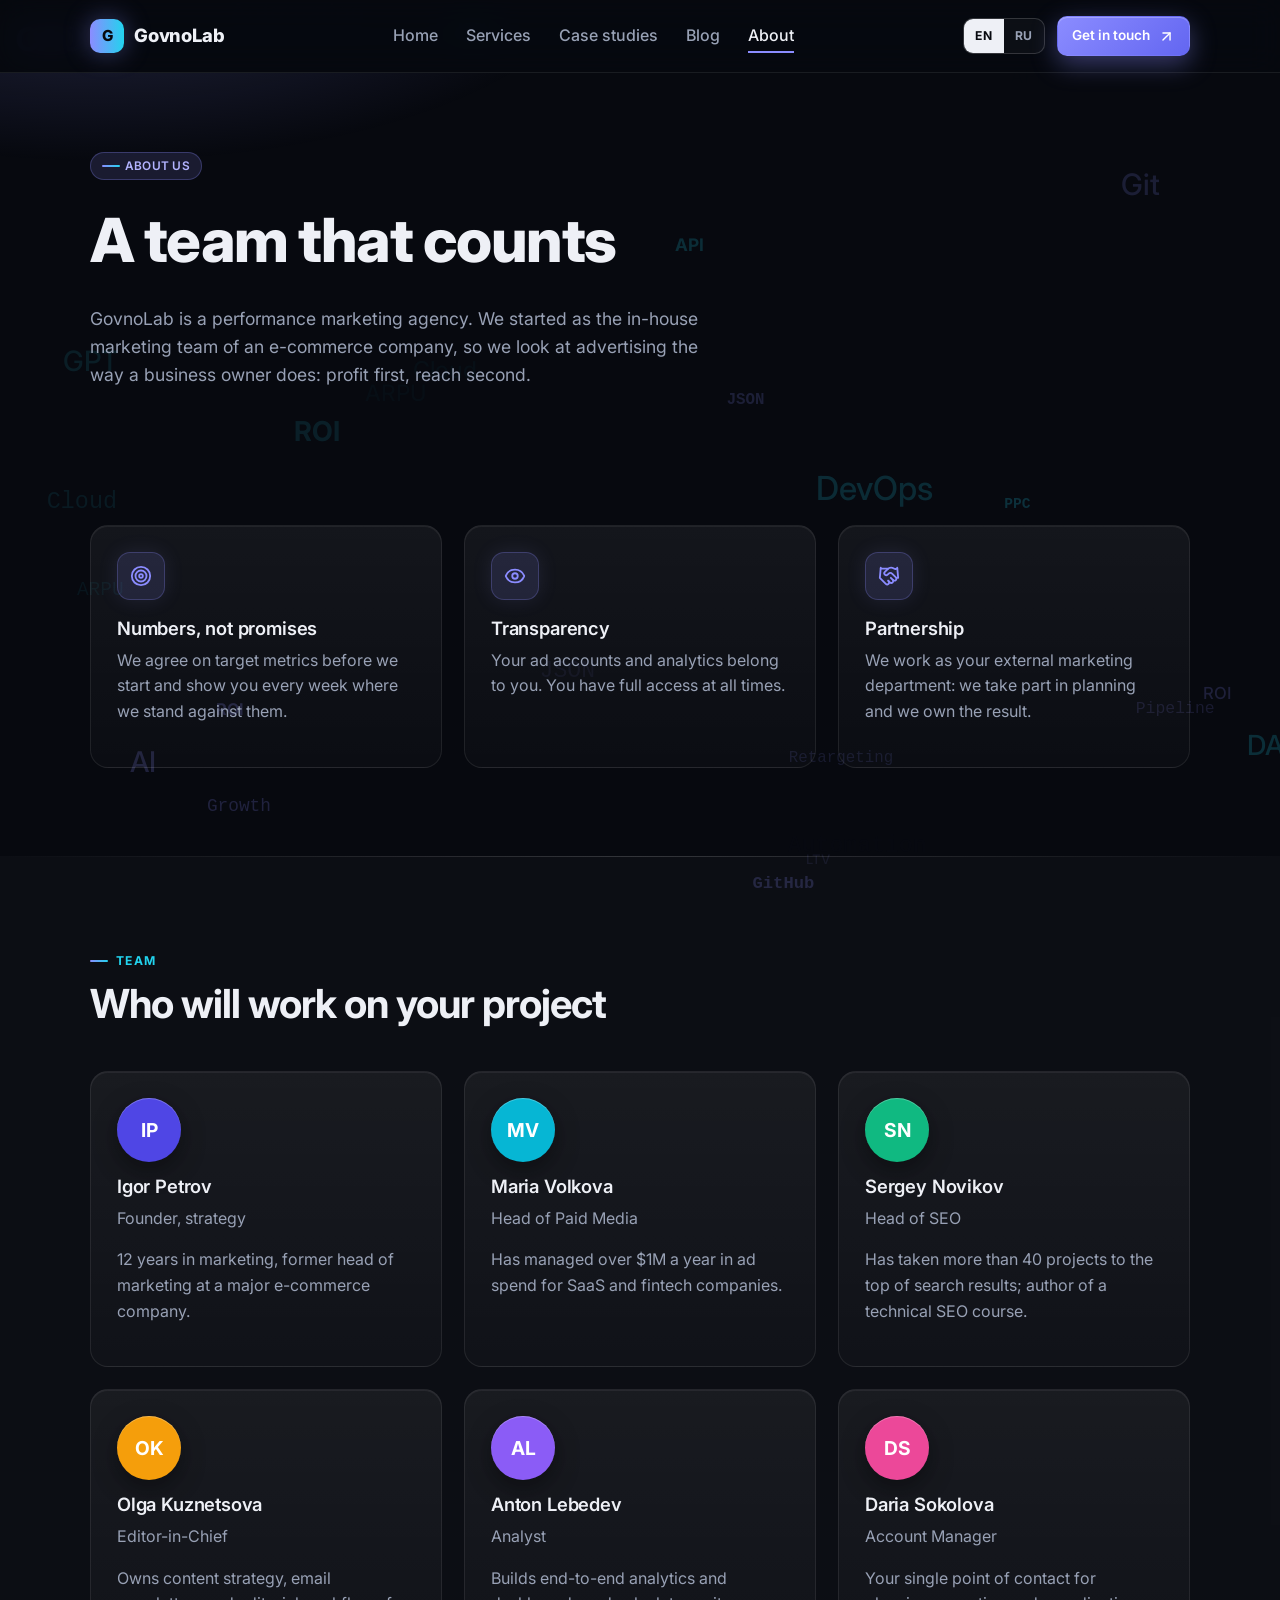
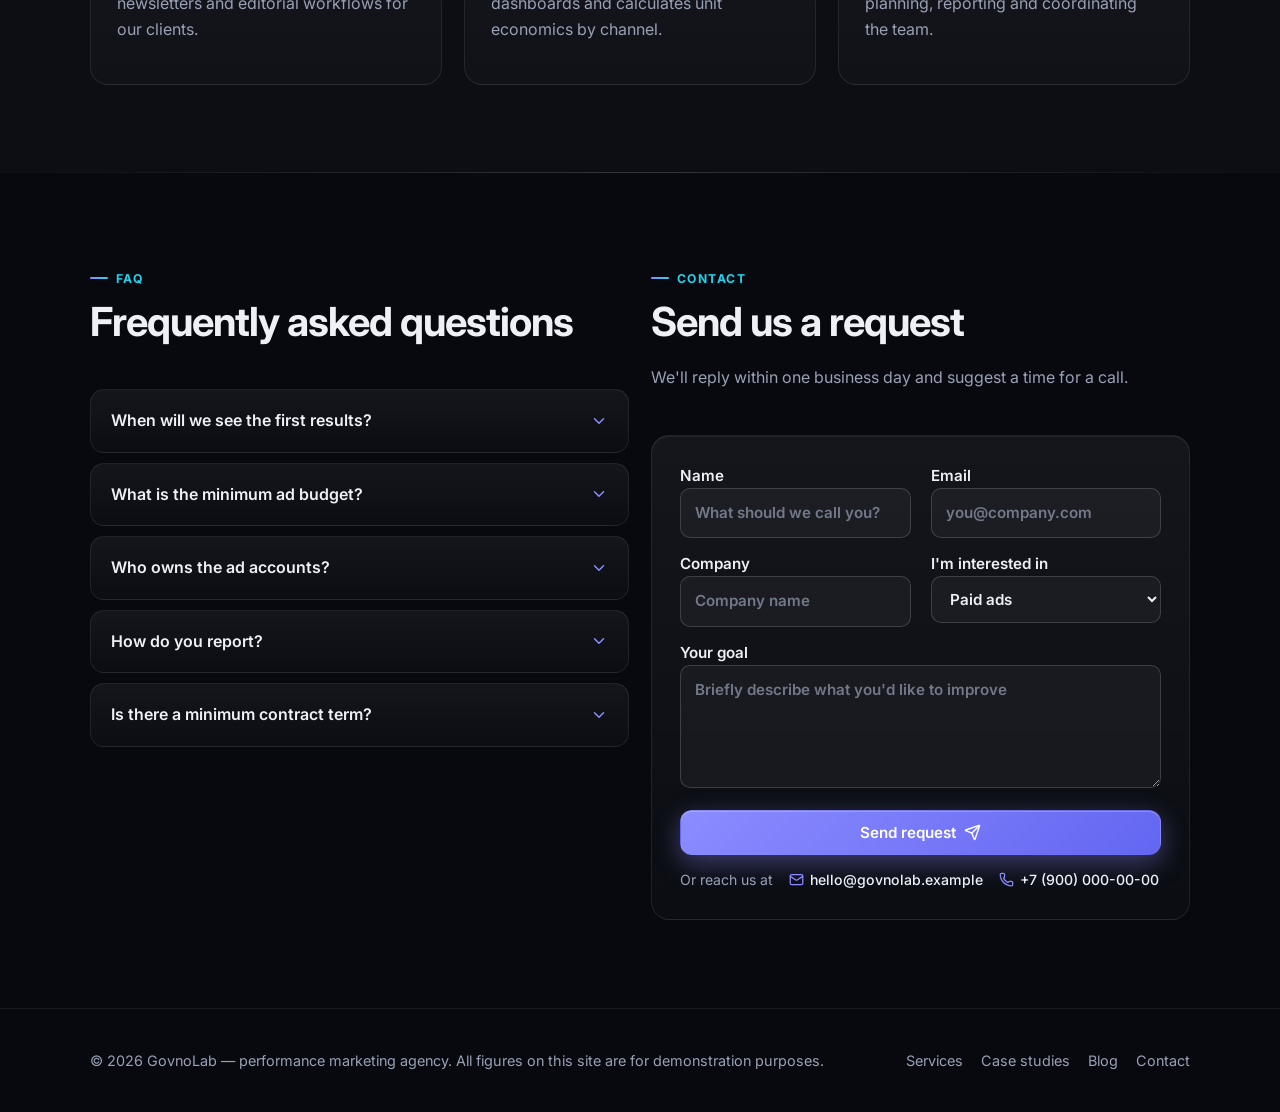
==== commit 5222af95: "Anchor backdrop words to the page instead of the viewport Words now live in document coordinates spr" ====
--- a/about.html
+++ b/about.html
@@ -10,7 +10,7 @@
   <link rel="preconnect" href="https://fonts.googleapis.com">
   <link rel="preconnect" href="https://fonts.gstatic.com" crossorigin>
   <link href="https://fonts.googleapis.com/css2?family=Inter:wght@400;500;600;700;800&display=swap" rel="stylesheet">
-  <link rel="stylesheet" href="assets/css/style.css?v=7">
+  <link rel="stylesheet" href="assets/css/style.css?v=8">
 </head>
 <body>
 <header class="header">
@@ -123,10 +123,10 @@
     </ul>
   </div>
 </footer>
-<script src="assets/js/backdrop.js?v=7"></script>
-<script src="assets/js/icons.js?v=7"></script>
-<script src="assets/js/data.js?v=7"></script>
-<script src="assets/js/i18n.js?v=7"></script>
-<script src="assets/js/main.js?v=7"></script>
+<script src="assets/js/backdrop.js?v=8"></script>
+<script src="assets/js/icons.js?v=8"></script>
+<script src="assets/js/data.js?v=8"></script>
+<script src="assets/js/i18n.js?v=8"></script>
+<script src="assets/js/main.js?v=8"></script>
 </body>
 </html>
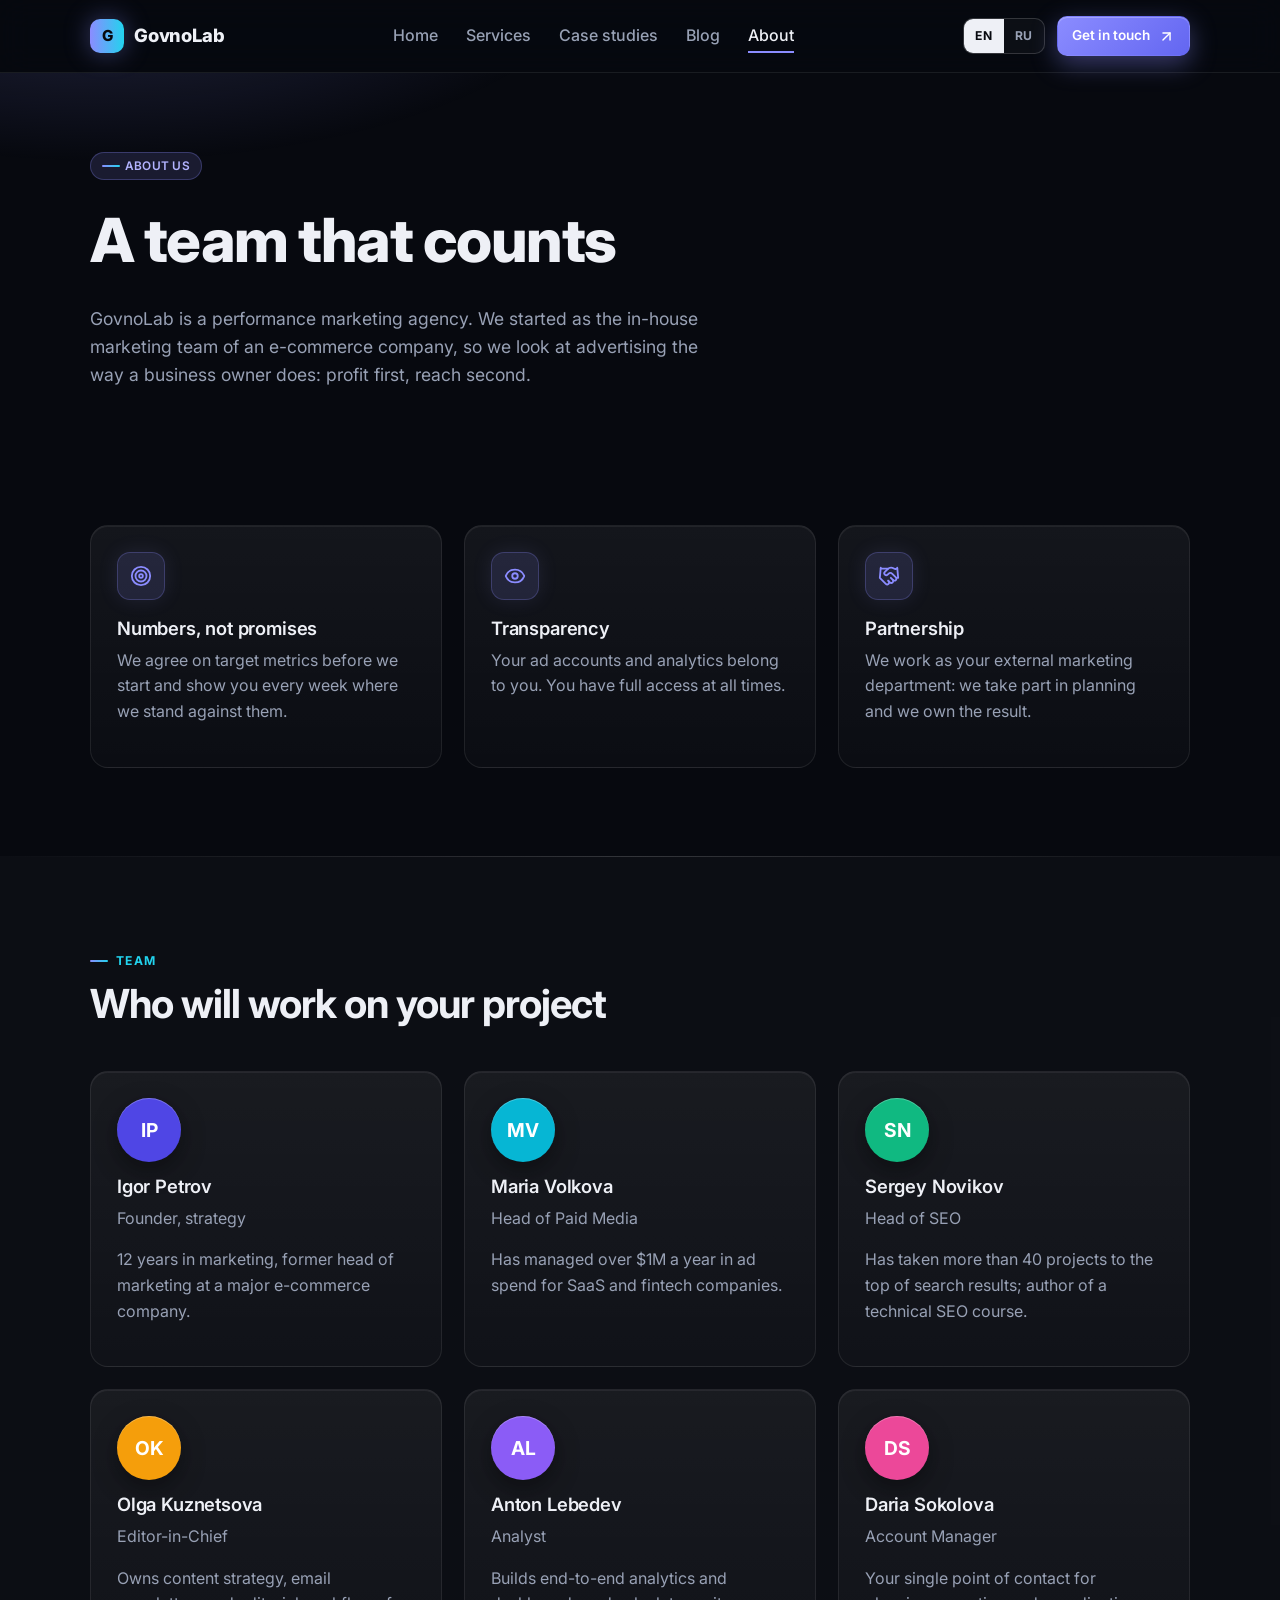
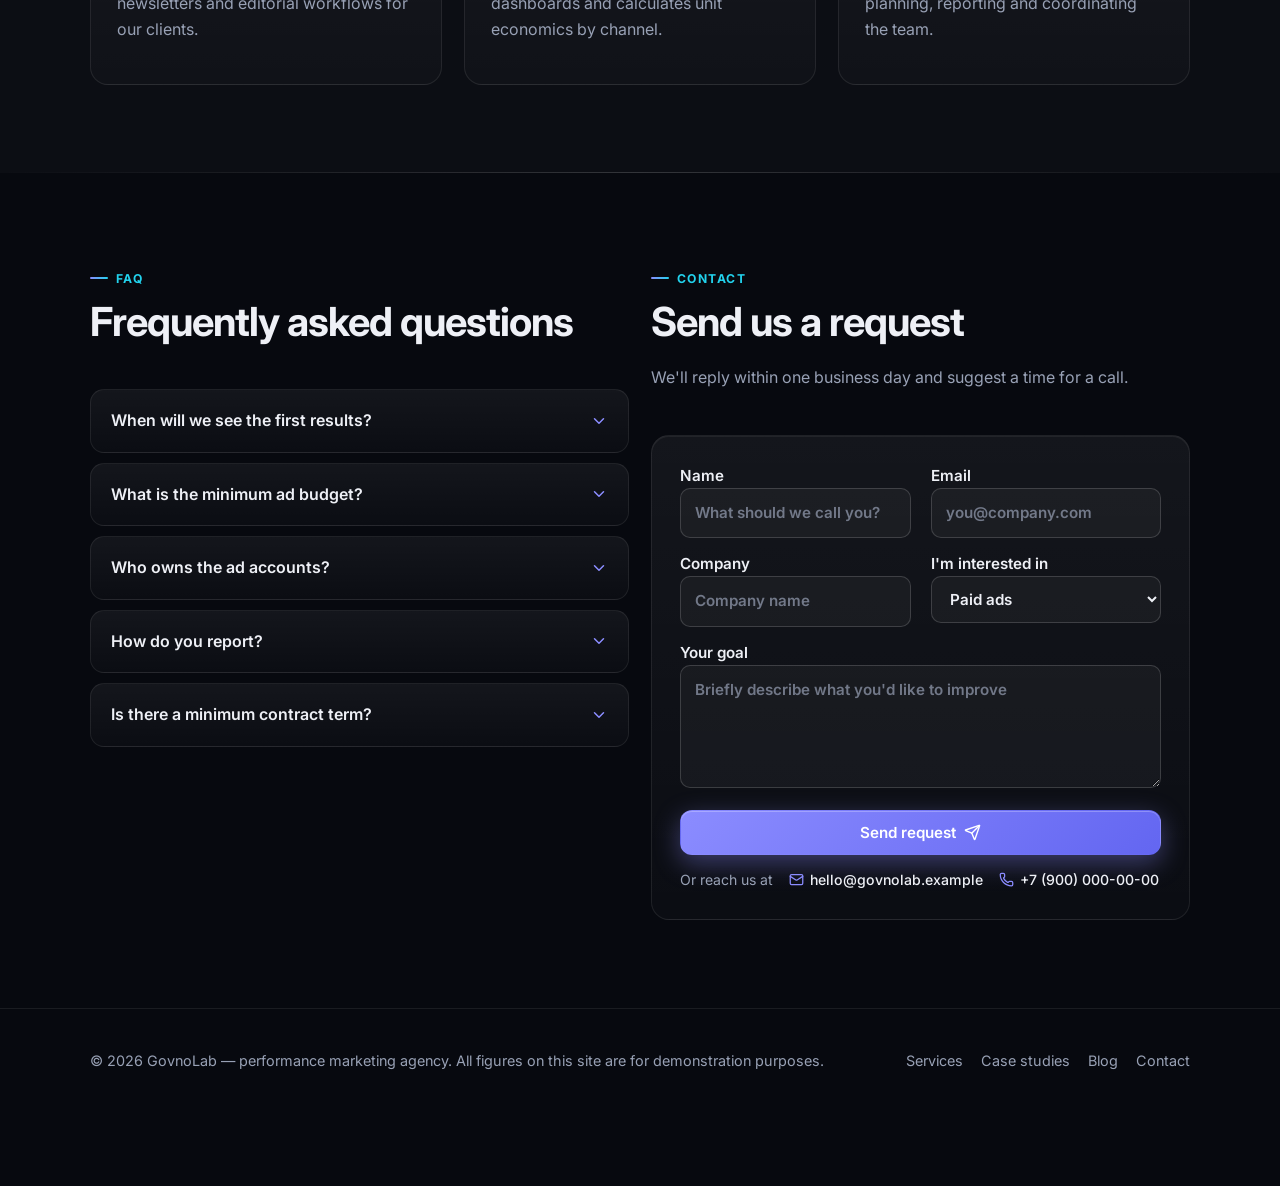
==== commit 3068c81f: "Render backdrop words as CSS-animated elements to remove scroll jitter Replaces the canvas with a pa" ====
--- a/about.html
+++ b/about.html
@@ -10,7 +10,7 @@
   <link rel="preconnect" href="https://fonts.googleapis.com">
   <link rel="preconnect" href="https://fonts.gstatic.com" crossorigin>
   <link href="https://fonts.googleapis.com/css2?family=Inter:wght@400;500;600;700;800&display=swap" rel="stylesheet">
-  <link rel="stylesheet" href="assets/css/style.css?v=8">
+  <link rel="stylesheet" href="assets/css/style.css?v=9">
 </head>
 <body>
 <header class="header">
@@ -123,10 +123,10 @@
     </ul>
   </div>
 </footer>
-<script src="assets/js/backdrop.js?v=8"></script>
-<script src="assets/js/icons.js?v=8"></script>
-<script src="assets/js/data.js?v=8"></script>
-<script src="assets/js/i18n.js?v=8"></script>
-<script src="assets/js/main.js?v=8"></script>
+<script src="assets/js/backdrop.js?v=9"></script>
+<script src="assets/js/icons.js?v=9"></script>
+<script src="assets/js/data.js?v=9"></script>
+<script src="assets/js/i18n.js?v=9"></script>
+<script src="assets/js/main.js?v=9"></script>
 </body>
 </html>
--- a/assets/css/style.css
+++ b/assets/css/style.css
@@ -63,7 +63,20 @@
 .eyebrow::before { content: ""; width: 18px; height: 2px; background: var(--grad); border-radius: 2px; }
 
 /* ---------- Ambient backdrop (assets/js/backdrop.js) ---------- */
-.backdrop { position: fixed; inset: 0; z-index: -1; pointer-events: none; }
+.backdrop { position: absolute; top: 0; left: 0; width: 100%; z-index: -1; pointer-events: none; overflow: hidden; }
+.bd-word {
+  position: absolute; white-space: nowrap; user-select: none; opacity: 0; color: var(--accent);
+  font-family: "Inter", system-ui, sans-serif; line-height: 1;
+  animation: bd-drift var(--d, 30s) ease-in-out infinite; will-change: transform, opacity;
+}
+.bd-word.mono { font-family: "JetBrains Mono", ui-monospace, SFMono-Regular, Menlo, monospace; }
+.bd-word.cyan { color: var(--accent-2); }
+.bd-word.static { animation: none; opacity: calc(var(--a, .2) * .7); }
+@keyframes bd-drift {
+  0%   { opacity: 0; transform: translate(0, 0); }
+  50%  { opacity: var(--a, .2); }
+  100% { opacity: 0; transform: translate(var(--dx, 0px), var(--dy, 0px)); }
+}
 
 /* ---------- Icons ---------- */
 .ico { width: 1em; height: 1em; display: inline-block; vertical-align: -.125em; flex-shrink: 0; }
